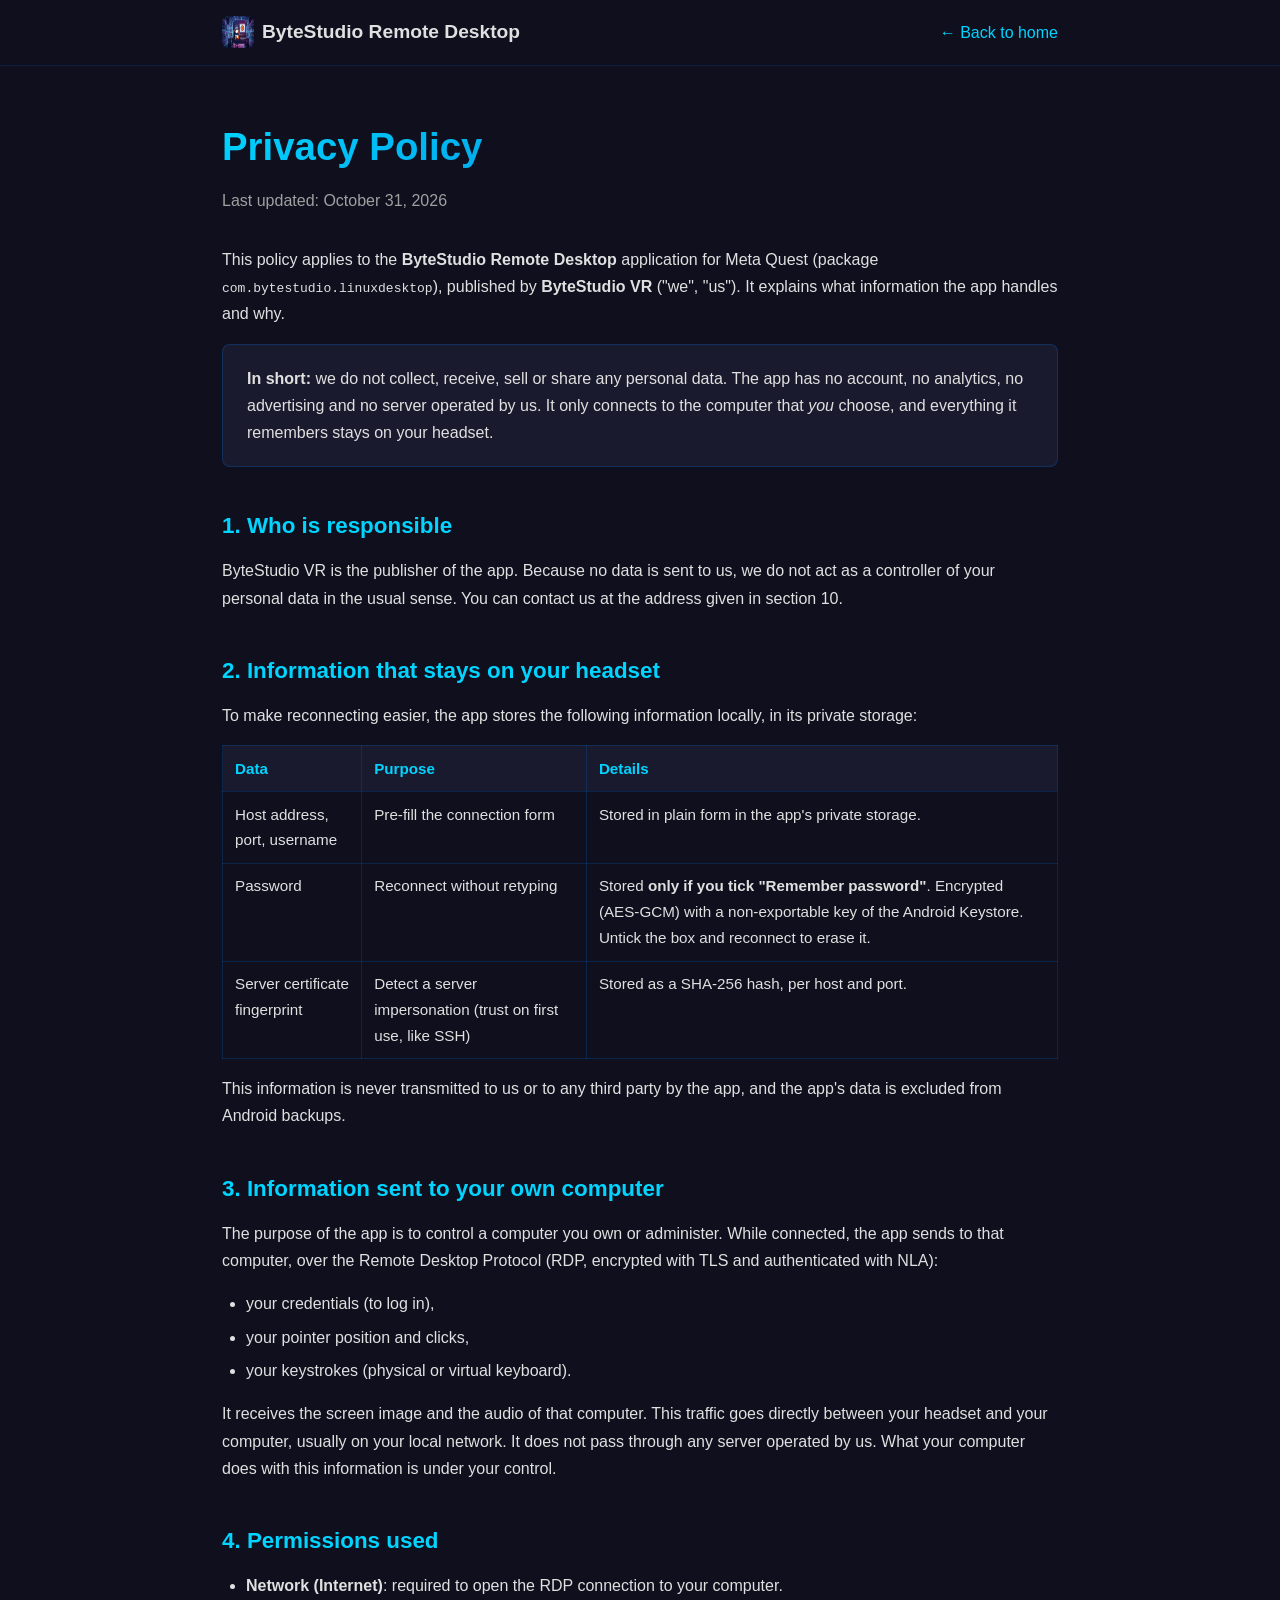
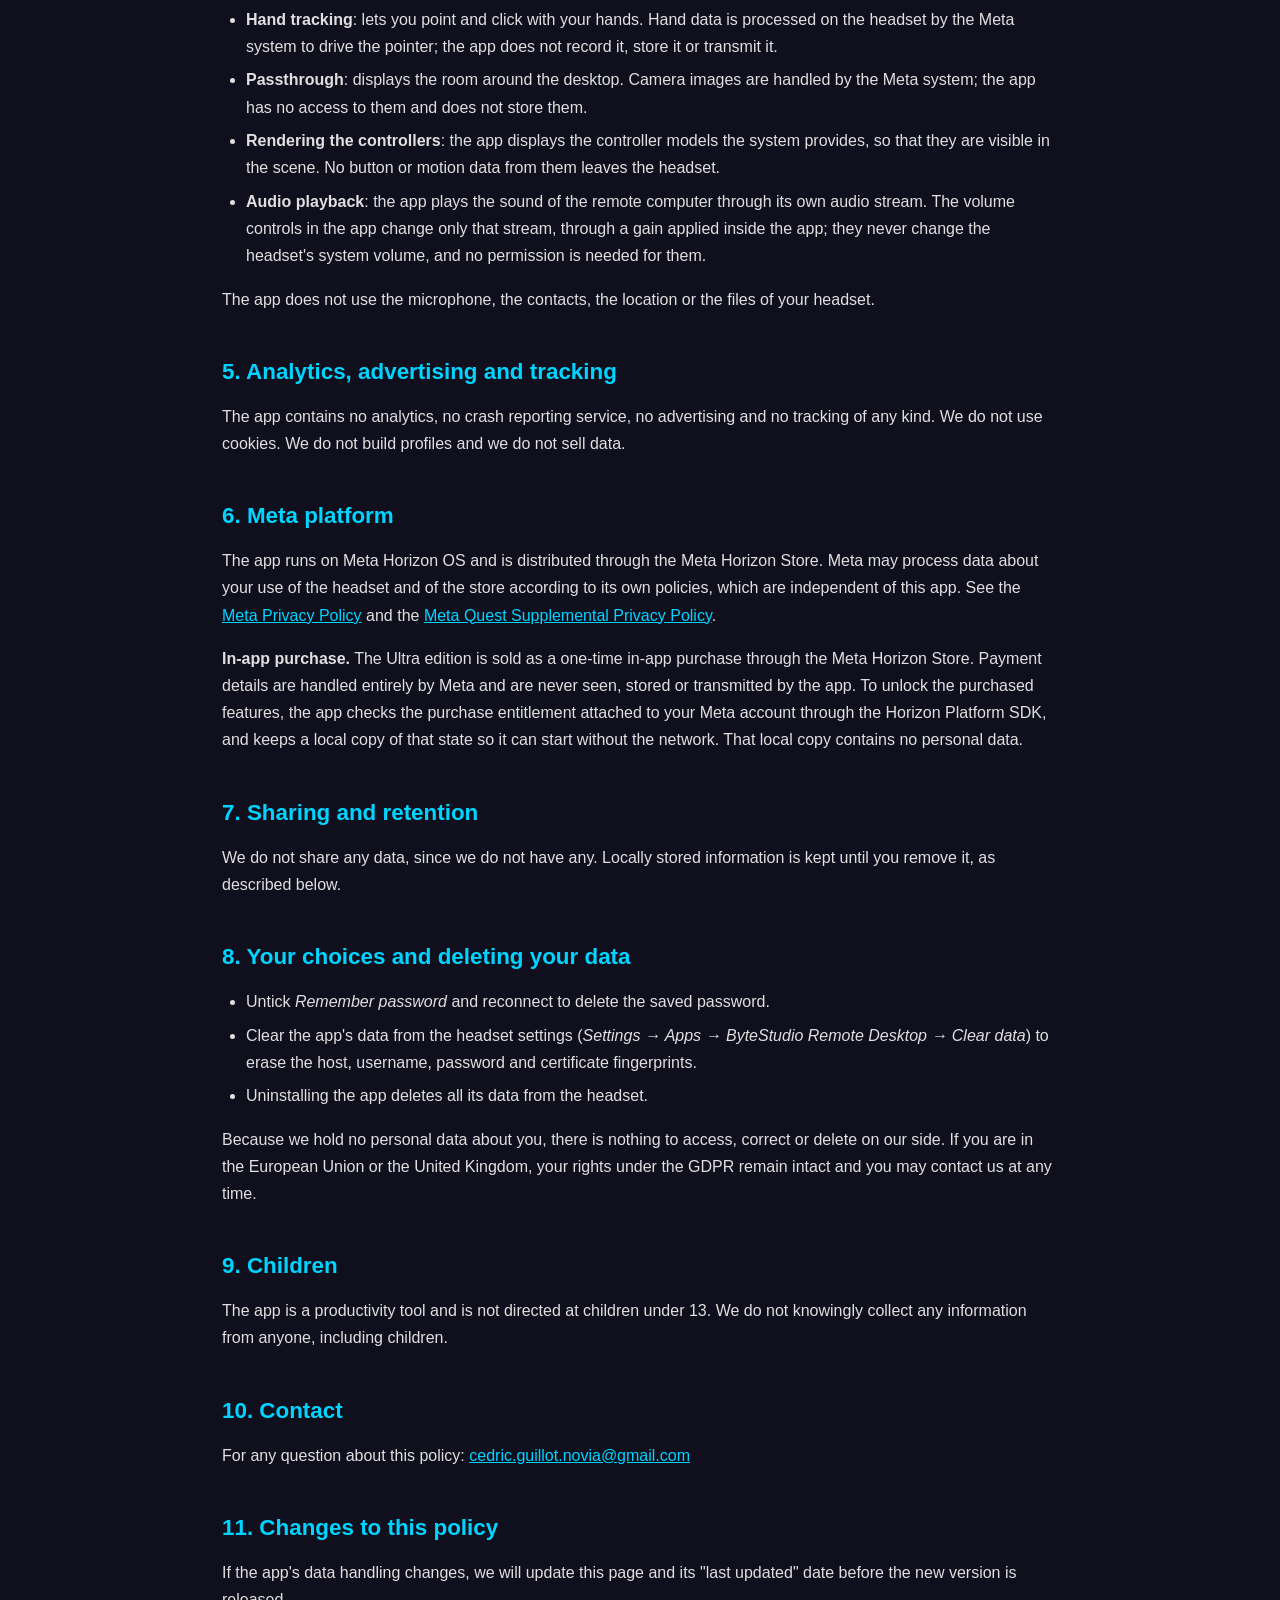
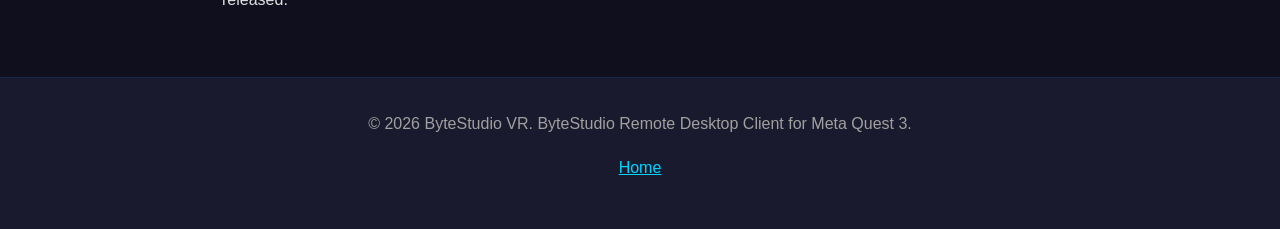
==== privacy.html @ 9fc8cfd2 "refacto with paid app" ====
<!DOCTYPE html>
<html lang="en">
<head>
  <meta charset="UTF-8">
  <meta name="viewport" content="width=device-width, initial-scale=1.0">
  <meta name="description" content="Privacy Policy of ByteStudio Remote Desktop for Meta Quest 3">
  <meta name="theme-color" content="#1a1a2e">

  <title>Privacy Policy - ByteStudio Remote Desktop for Meta Quest 3</title>

  <style>
    * { margin: 0; padding: 0; box-sizing: border-box; }

    :root {
      --primary: #0066cc;
      --secondary: #00d4ff;
      --background: #0f0f1e;
      --surface: #1a1a2e;
      --text: #e0e0e0;
      --text-muted: #a0a0a0;
    }

    body {
      font-family: -apple-system, BlinkMacSystemFont, 'Segoe UI', Roboto, Oxygen, Ubuntu, Cantarell, sans-serif;
      background: var(--background);
      color: var(--text);
      line-height: 1.7;
    }

    nav {
      background: rgba(15, 15, 30, 0.95);
      border-bottom: 1px solid rgba(0, 102, 204, 0.2);
    }

    .nav-container {
      max-width: 900px;
      margin: 0 auto;
      padding: 1rem 2rem;
      display: flex;
      justify-content: space-between;
      align-items: center;
    }

    .logo {
      display: flex;
      align-items: center;
      gap: 0.5rem;
      font-weight: 600;
      font-size: 1.2rem;
      color: var(--text);
      text-decoration: none;
    }

    .logo img { width: 32px; height: 32px; border-radius: 6px; }

    nav a.back { color: var(--secondary); text-decoration: none; }
    nav a.back:hover { text-decoration: underline; }

    main {
      max-width: 900px;
      margin: 0 auto;
      padding: 3rem 2rem;
    }

    h1 {
      font-size: 2.4rem;
      margin-bottom: 0.5rem;
      background: linear-gradient(135deg, var(--secondary) 0%, var(--primary) 100%);
      -webkit-background-clip: text;
      -webkit-text-fill-color: transparent;
      background-clip: text;
    }

    .updated { color: var(--text-muted); margin-bottom: 2rem; }

    h2 {
      font-size: 1.4rem;
      color: var(--secondary);
      margin: 2.5rem 0 0.75rem;
    }

    p, ul { margin-bottom: 1rem; }
    ul { padding-left: 1.5rem; }
    li { margin-bottom: 0.4rem; }
    a { color: var(--secondary); }

    .summary {
      background: var(--surface);
      border: 1px solid rgba(0, 102, 204, 0.3);
      border-radius: 8px;
      padding: 1.25rem 1.5rem;
    }

    table {
      width: 100%;
      border-collapse: collapse;
      margin-bottom: 1rem;
      font-size: 0.95rem;
    }

    th, td {
      text-align: left;
      padding: 0.6rem 0.75rem;
      border: 1px solid rgba(0, 102, 204, 0.25);
      vertical-align: top;
    }

    th { background: var(--surface); color: var(--secondary); }

    footer {
      background: var(--surface);
      border-top: 1px solid rgba(0, 102, 204, 0.2);
      padding: 2rem;
      text-align: center;
      color: var(--text-muted);
    }

    @media (max-width: 768px) {
      h1 { font-size: 1.8rem; }
      main { padding: 2rem 1rem; }
      table { font-size: 0.85rem; }
    }
  </style>
</head>
<body>

<nav>
  <div class="nav-container">
    <a class="logo" href="index.html">
      <img src="images/gnomeRemoteDesktop_full_2560.png" alt="Logo">
      <span>ByteStudio Remote Desktop</span>
    </a>
    <a class="back" href="index.html">&larr; Back to home</a>
  </div>
</nav>

<main>
  <h1>Privacy Policy</h1>
  <p class="updated">Last updated: October 31, 2026</p>

  <p>
    This policy applies to the <strong>ByteStudio Remote Desktop</strong> application for Meta Quest
    (package <code>com.bytestudio.linuxdesktop</code>), published by <strong>ByteStudio VR</strong>
    ("we", "us"). It explains what information the app handles and why.
  </p>

  <div class="summary">
    <strong>In short:</strong> we do not collect, receive, sell or share any personal data.
    The app has no account, no analytics, no advertising and no server operated by us. It only
    connects to the computer that <em>you</em> choose, and everything it remembers stays on your headset.
  </div>

  <h2>1. Who is responsible</h2>
  <p>
    ByteStudio VR is the publisher of the app. Because no data is sent to us, we do not act as a
    controller of your personal data in the usual sense. You can contact us at the address given in
    section 10.
  </p>

  <h2>2. Information that stays on your headset</h2>
  <p>To make reconnecting easier, the app stores the following information locally, in its private storage:</p>
  <table>
    <thead>
      <tr><th>Data</th><th>Purpose</th><th>Details</th></tr>
    </thead>
    <tbody>
      <tr>
        <td>Host address, port, username</td>
        <td>Pre-fill the connection form</td>
        <td>Stored in plain form in the app's private storage.</td>
      </tr>
      <tr>
        <td>Password</td>
        <td>Reconnect without retyping</td>
        <td>Stored <strong>only if you tick "Remember password"</strong>. Encrypted (AES-GCM) with a non-exportable key of the Android Keystore. Untick the box and reconnect to erase it.</td>
      </tr>
      <tr>
        <td>Server certificate fingerprint</td>
        <td>Detect a server impersonation (trust on first use, like SSH)</td>
        <td>Stored as a SHA-256 hash, per host and port.</td>
      </tr>
    </tbody>
  </table>
  <p>
    This information is never transmitted to us or to any third party by the app, and the app's
    data is excluded from Android backups.
  </p>

  <h2>3. Information sent to your own computer</h2>
  <p>
    The purpose of the app is to control a computer you own or administer. While connected, the app
    sends to that computer, over the Remote Desktop Protocol (RDP, encrypted with TLS and
    authenticated with NLA):
  </p>
  <ul>
    <li>your credentials (to log in),</li>
    <li>your pointer position and clicks,</li>
    <li>your keystrokes (physical or virtual keyboard).</li>
  </ul>
  <p>
    It receives the screen image and the audio of that computer. This traffic goes directly between
    your headset and your computer, usually on your local network. It does not pass through any
    server operated by us. What your computer does with this information is under your control.
  </p>

  <h2>4. Permissions used</h2>
  <ul>
    <li><strong>Network (Internet)</strong>: required to open the RDP connection to your computer.</li>
    <li><strong>Hand tracking</strong>: lets you point and click with your hands. Hand data is processed
      on the headset by the Meta system to drive the pointer; the app does not record it, store it or transmit it.</li>
    <li><strong>Passthrough</strong>: displays the room around the desktop. Camera images are handled
      by the Meta system; the app has no access to them and does not store them.</li>
    <li><strong>Rendering the controllers</strong>: the app displays the controller models the system provides, so that they are visible in the scene. No button or motion data from them leaves the headset.</li>
    <li><strong>Audio playback</strong>: the app plays the sound of the remote computer through its own audio stream. The volume controls in the app change only that stream, through a gain applied inside the app; they never change the headset's system volume, and no permission is needed for them.</li>
  </ul>
  <p>
    The app does not use the microphone, the contacts, the location or the files of your headset.
  </p>

  <h2>5. Analytics, advertising and tracking</h2>
  <p>
    The app contains no analytics, no crash reporting service, no advertising and no tracking of
    any kind. We do not use cookies. We do not build profiles and we do not sell data.
  </p>

  <h2>6. Meta platform</h2>
  <p>
    The app runs on Meta Horizon OS and is distributed through the Meta Horizon Store. Meta may
    process data about your use of the headset and of the store according to its own policies, which
    are independent of this app. See the
    <a href="https://www.meta.com/legal/privacy-policy/" rel="noopener">Meta Privacy Policy</a>
    and the
    <a href="https://www.meta.com/legal/quest/privacy-policy/" rel="noopener">Meta Quest Supplemental Privacy Policy</a>.
  </p>
  <p>
    <strong>In-app purchase.</strong> The Ultra edition is sold as a one-time in-app purchase through
    the Meta Horizon Store. Payment details are handled entirely by Meta and are never seen, stored or
    transmitted by the app. To unlock the purchased features, the app checks the purchase entitlement
    attached to your Meta account through the Horizon Platform SDK, and keeps a local copy of that
    state so it can start without the network. That local copy contains no personal data.
  </p>

  <h2>7. Sharing and retention</h2>
  <p>
    We do not share any data, since we do not have any. Locally stored information is kept until
    you remove it, as described below.
  </p>

  <h2>8. Your choices and deleting your data</h2>
  <ul>
    <li>Untick <em>Remember password</em> and reconnect to delete the saved password.</li>
    <li>Clear the app's data from the headset settings (<em>Settings &rarr; Apps &rarr; ByteStudio Remote Desktop &rarr; Clear data</em>)
      to erase the host, username, password and certificate fingerprints.</li>
    <li>Uninstalling the app deletes all its data from the headset.</li>
  </ul>
  <p>
    Because we hold no personal data about you, there is nothing to access, correct or delete on
    our side. If you are in the European Union or the United Kingdom, your rights under the GDPR
    remain intact and you may contact us at any time.
  </p>

  <h2>9. Children</h2>
  <p>
    The app is a productivity tool and is not directed at children under 13. We do not knowingly
    collect any information from anyone, including children.
  </p>

  <h2>10. Contact</h2>
  <p>
    For any question about this policy: <a href="mailto:cedric.guillot.novia@gmail.com">cedric.guillot.novia@gmail.com</a>
  </p>

  <h2>11. Changes to this policy</h2>
  <p>
    If the app's data handling changes, we will update this page and its "last updated" date before
    the new version is released.
  </p>
</main>

<footer>
  <p>&copy; 2026 ByteStudio VR. ByteStudio Remote Desktop Client for Meta Quest 3.</p>
  <p style="margin-top: 0.5rem;"><a href="index.html">Home</a></p>
</footer>

</body>
</html>
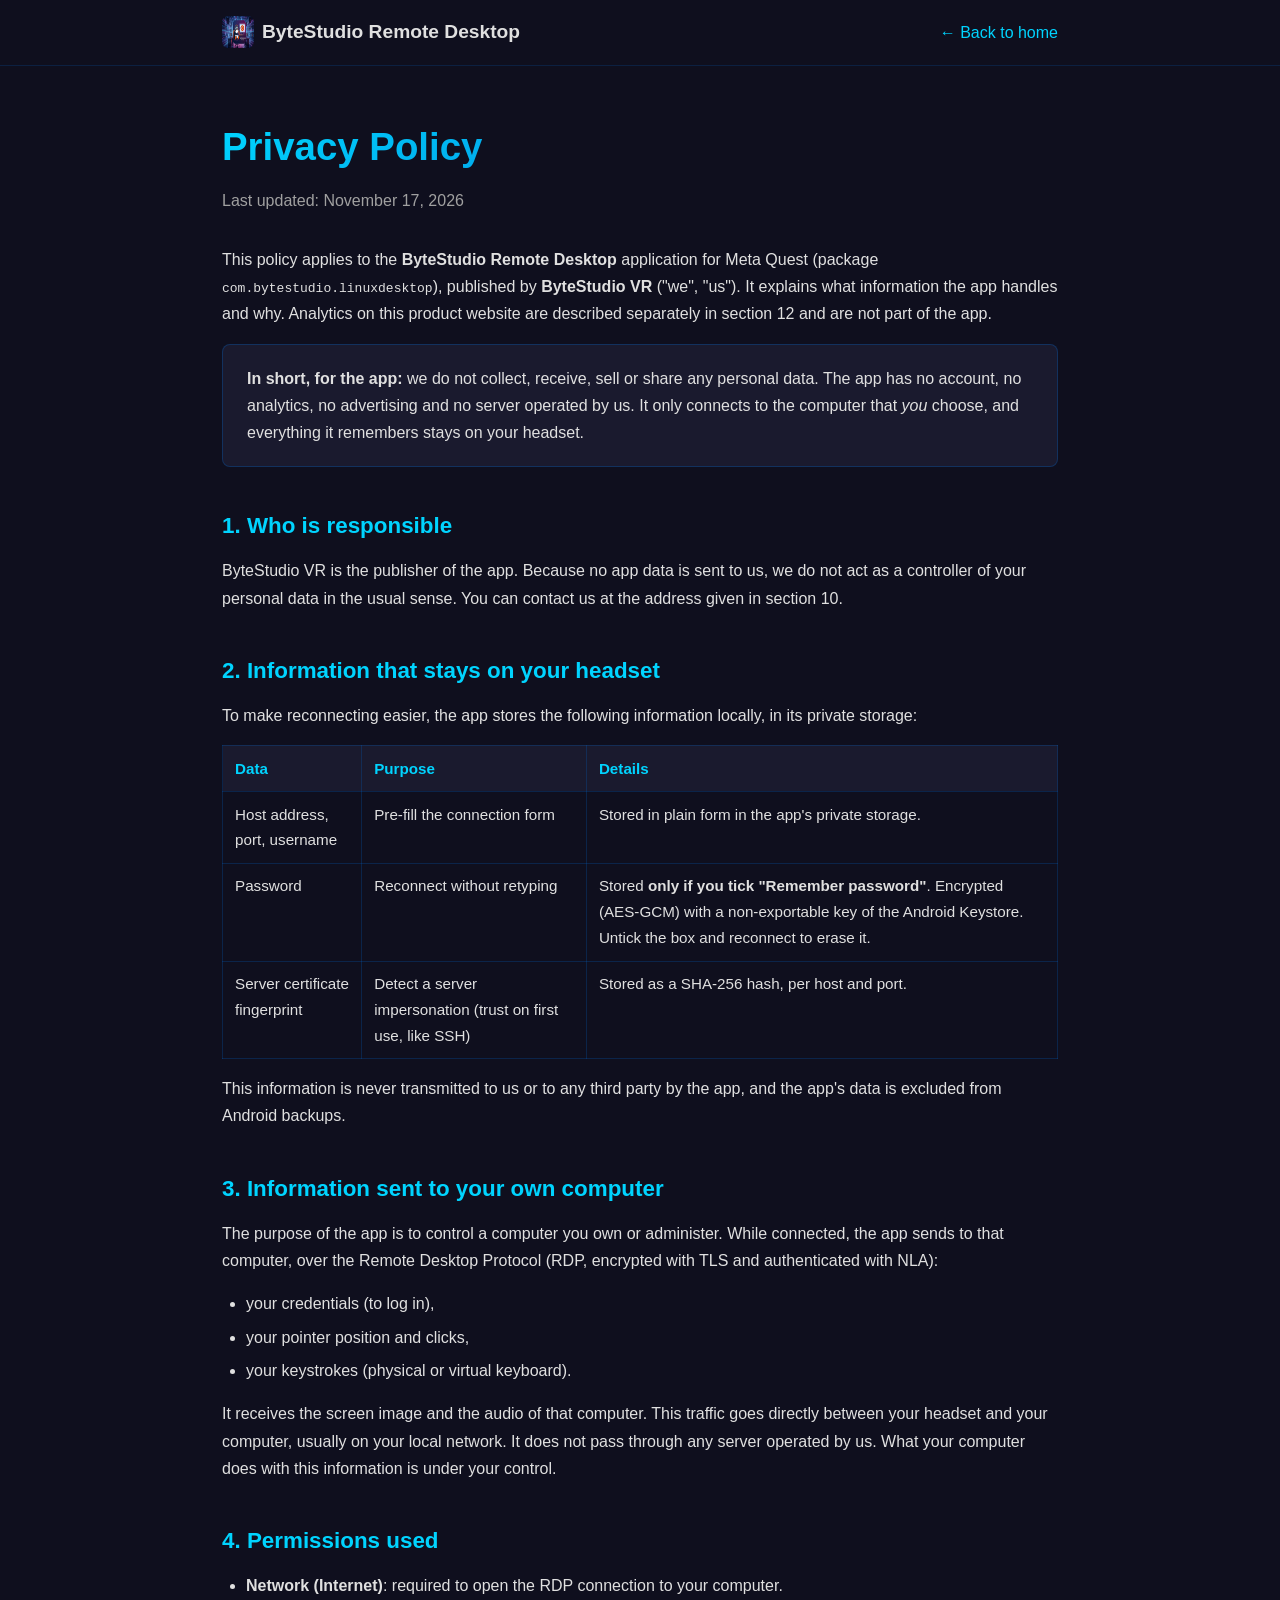
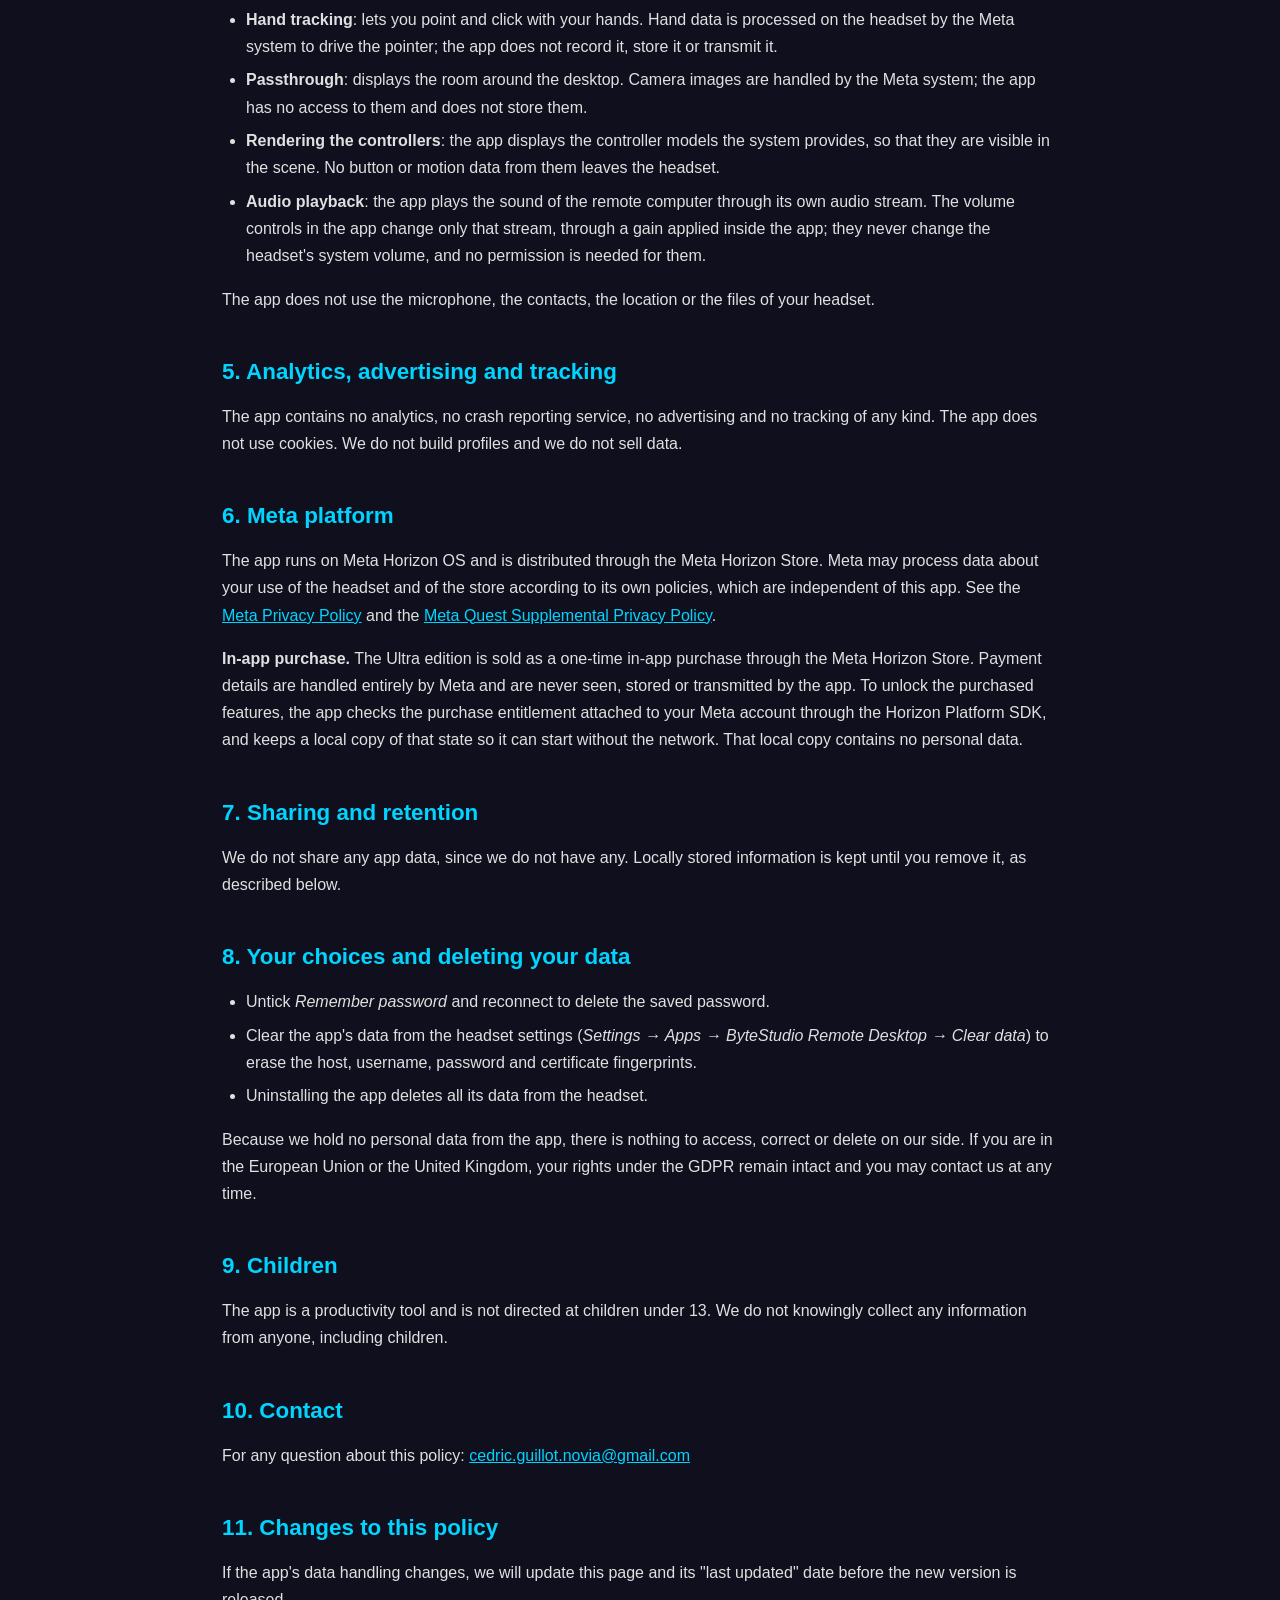
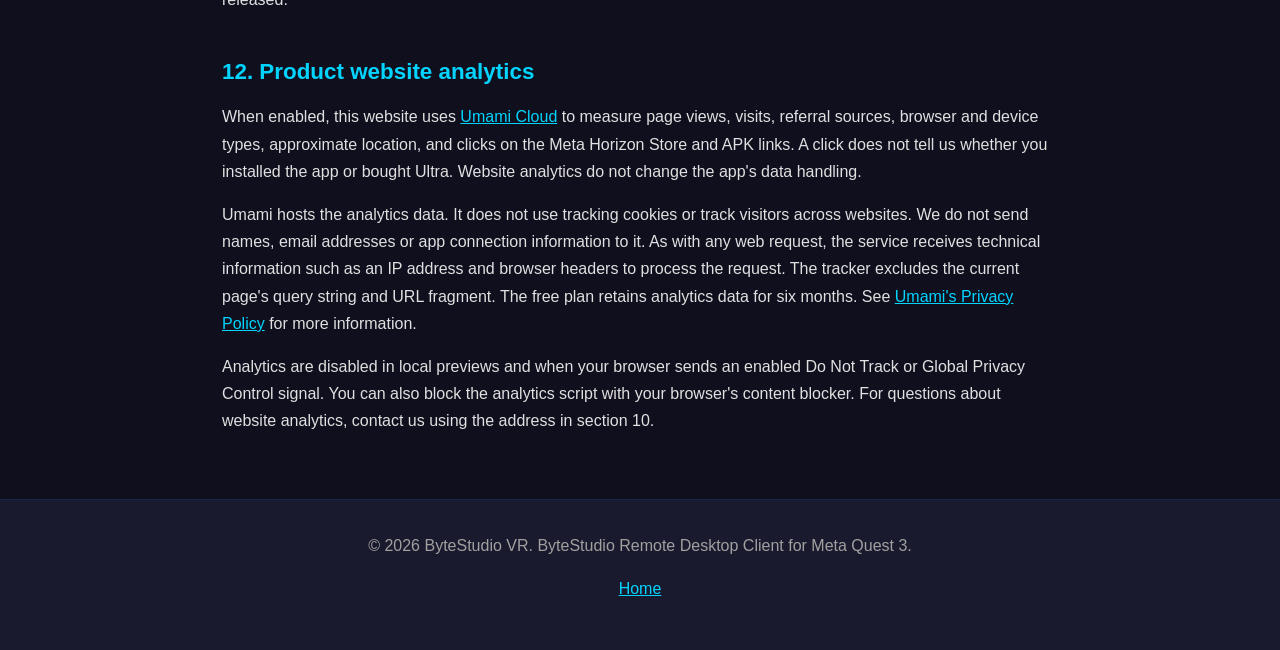
==== commit c32fb7b5: "add trackers" ====
--- a/privacy.html
+++ b/privacy.html
@@ -7,6 +7,8 @@
   <meta name="theme-color" content="#1a1a2e">
 
   <title>Privacy Policy - ByteStudio Remote Desktop for Meta Quest 3</title>
+
+  <script defer src="analytics.js"></script>
 
   <style>
     * { margin: 0; padding: 0; box-sizing: border-box; }
@@ -136,23 +138,24 @@
 
 <main>
   <h1>Privacy Policy</h1>
-  <p class="updated">Last updated: October 31, 2026</p>
+  <p class="updated">Last updated: November 17, 2026</p>
 
   <p>
     This policy applies to the <strong>ByteStudio Remote Desktop</strong> application for Meta Quest
     (package <code>com.bytestudio.linuxdesktop</code>), published by <strong>ByteStudio VR</strong>
-    ("we", "us"). It explains what information the app handles and why.
+    ("we", "us"). It explains what information the app handles and why. Analytics on this product
+    website are described separately in section 12 and are not part of the app.
   </p>
 
   <div class="summary">
-    <strong>In short:</strong> we do not collect, receive, sell or share any personal data.
+    <strong>In short, for the app:</strong> we do not collect, receive, sell or share any personal data.
     The app has no account, no analytics, no advertising and no server operated by us. It only
     connects to the computer that <em>you</em> choose, and everything it remembers stays on your headset.
   </div>
 
   <h2>1. Who is responsible</h2>
   <p>
-    ByteStudio VR is the publisher of the app. Because no data is sent to us, we do not act as a
+    ByteStudio VR is the publisher of the app. Because no app data is sent to us, we do not act as a
     controller of your personal data in the usual sense. You can contact us at the address given in
     section 10.
   </p>
@@ -220,7 +223,7 @@
   <h2>5. Analytics, advertising and tracking</h2>
   <p>
     The app contains no analytics, no crash reporting service, no advertising and no tracking of
-    any kind. We do not use cookies. We do not build profiles and we do not sell data.
+    any kind. The app does not use cookies. We do not build profiles and we do not sell data.
   </p>
 
   <h2>6. Meta platform</h2>
@@ -242,7 +245,7 @@
 
   <h2>7. Sharing and retention</h2>
   <p>
-    We do not share any data, since we do not have any. Locally stored information is kept until
+    We do not share any app data, since we do not have any. Locally stored information is kept until
     you remove it, as described below.
   </p>
 
@@ -254,7 +257,7 @@
     <li>Uninstalling the app deletes all its data from the headset.</li>
   </ul>
   <p>
-    Because we hold no personal data about you, there is nothing to access, correct or delete on
+    Because we hold no personal data from the app, there is nothing to access, correct or delete on
     our side. If you are in the European Union or the United Kingdom, your rights under the GDPR
     remain intact and you may contact us at any time.
   </p>
@@ -274,6 +277,28 @@
   <p>
     If the app's data handling changes, we will update this page and its "last updated" date before
     the new version is released.
+  </p>
+
+  <h2>12. Product website analytics</h2>
+  <p>
+    When enabled, this website uses <a href="https://umami.is/" rel="noopener">Umami Cloud</a> to
+    measure page views, visits, referral sources, browser and device types, approximate location,
+    and clicks on the Meta Horizon Store and APK links. A click does not tell us whether you
+    installed the app or bought Ultra. Website analytics do not change the app's data handling.
+  </p>
+  <p>
+    Umami hosts the analytics data. It does not use tracking cookies or track visitors across
+    websites. We do not send names, email addresses or app connection information to it. As with
+    any web request, the service receives technical information such as an IP address and browser
+    headers to process the request. The tracker excludes the current page's query string and URL
+    fragment. The free plan retains analytics data for six months. See
+    <a href="https://umami.is/privacy" rel="noopener">Umami's Privacy Policy</a> for more information.
+  </p>
+  <p>
+    Analytics are disabled in local previews and when your browser sends an enabled Do Not Track
+    or Global Privacy Control signal. You can also block the analytics script with your browser's
+    content blocker. For questions about website analytics, contact us using the address in
+    section 10.
   </p>
 </main>
 
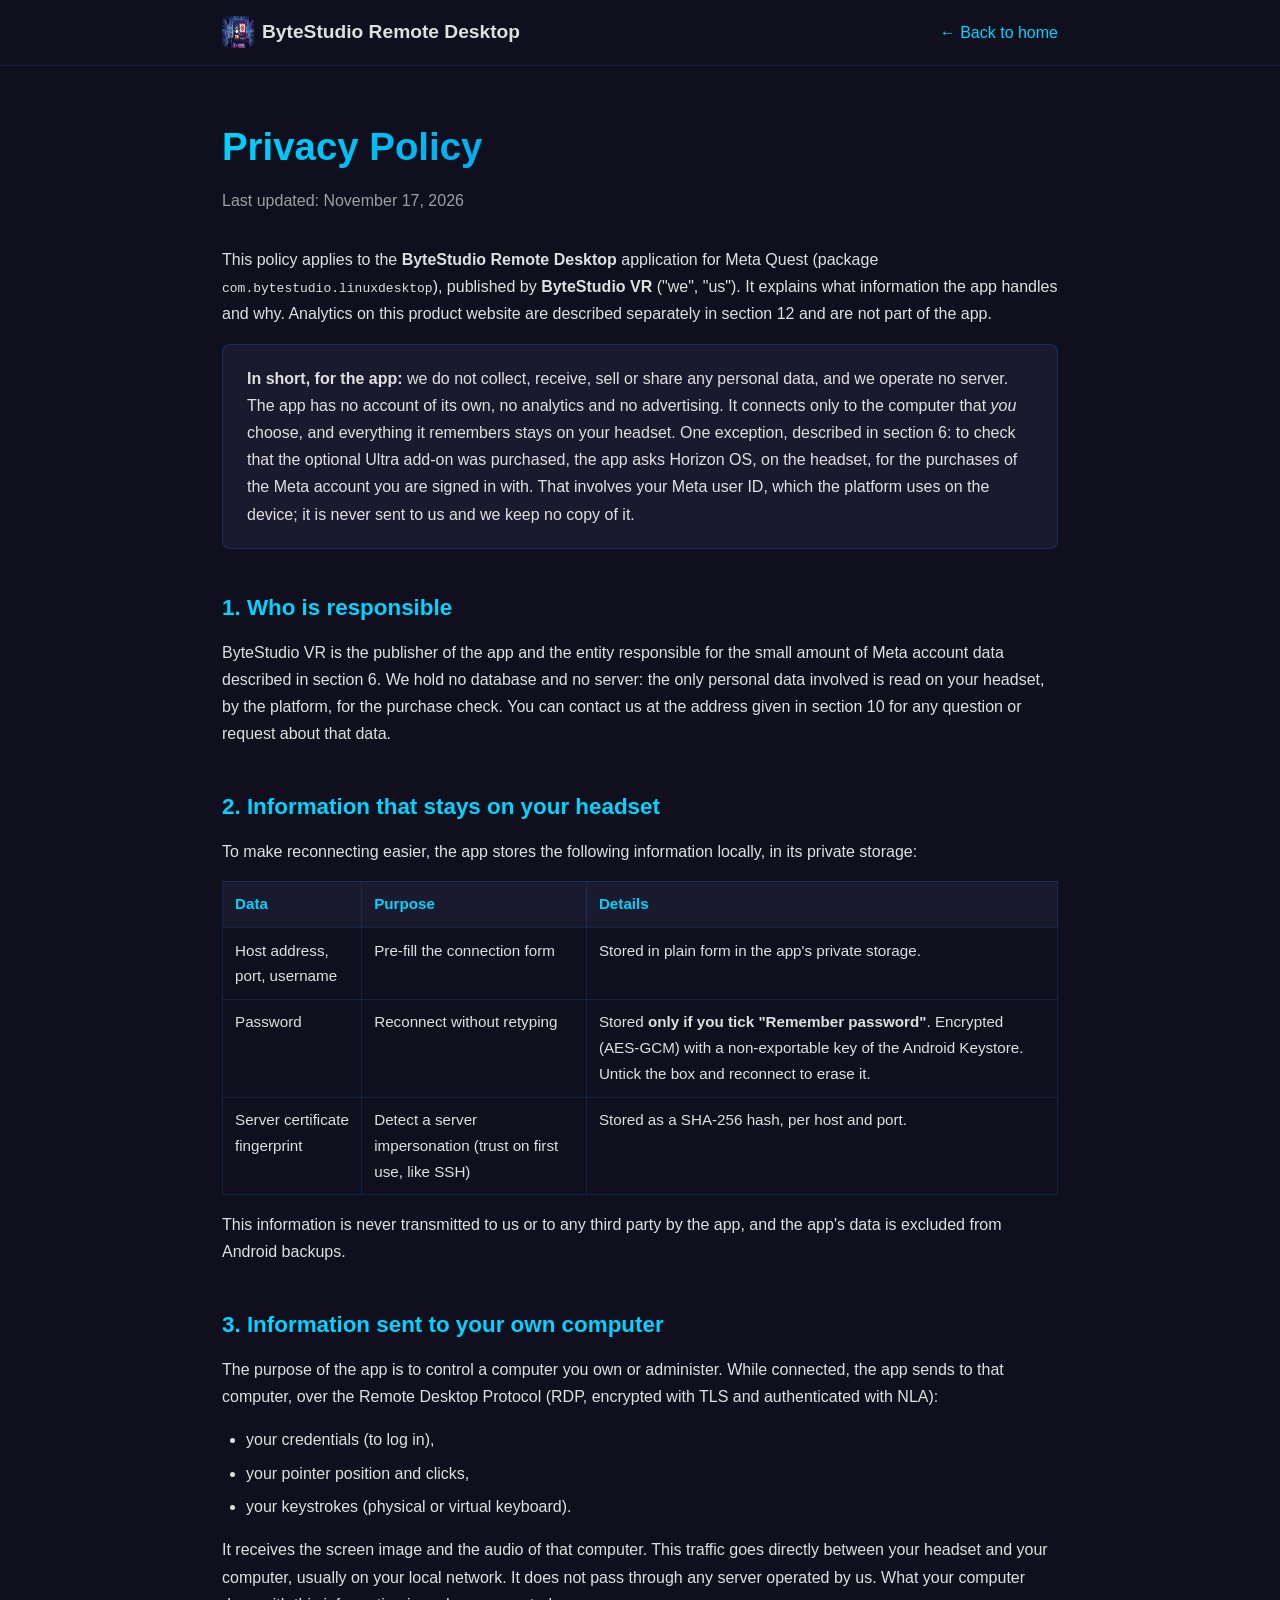
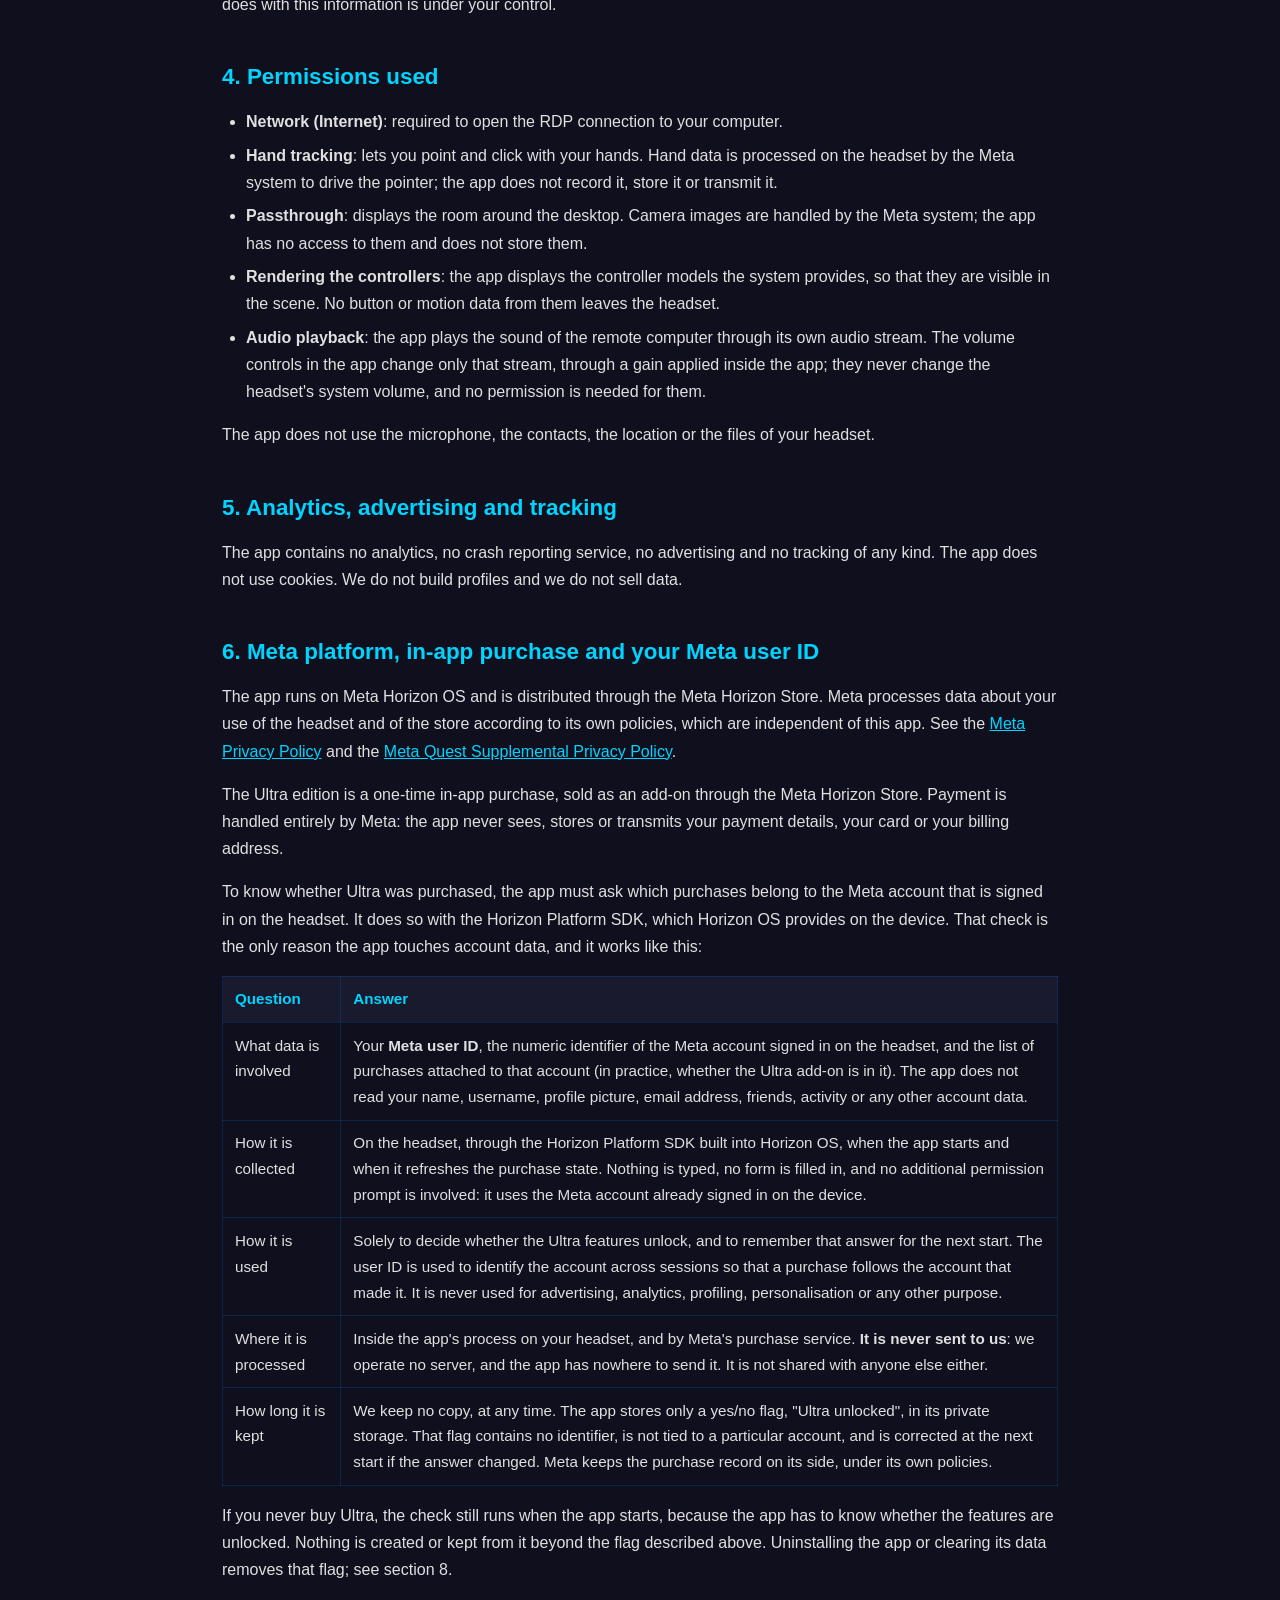
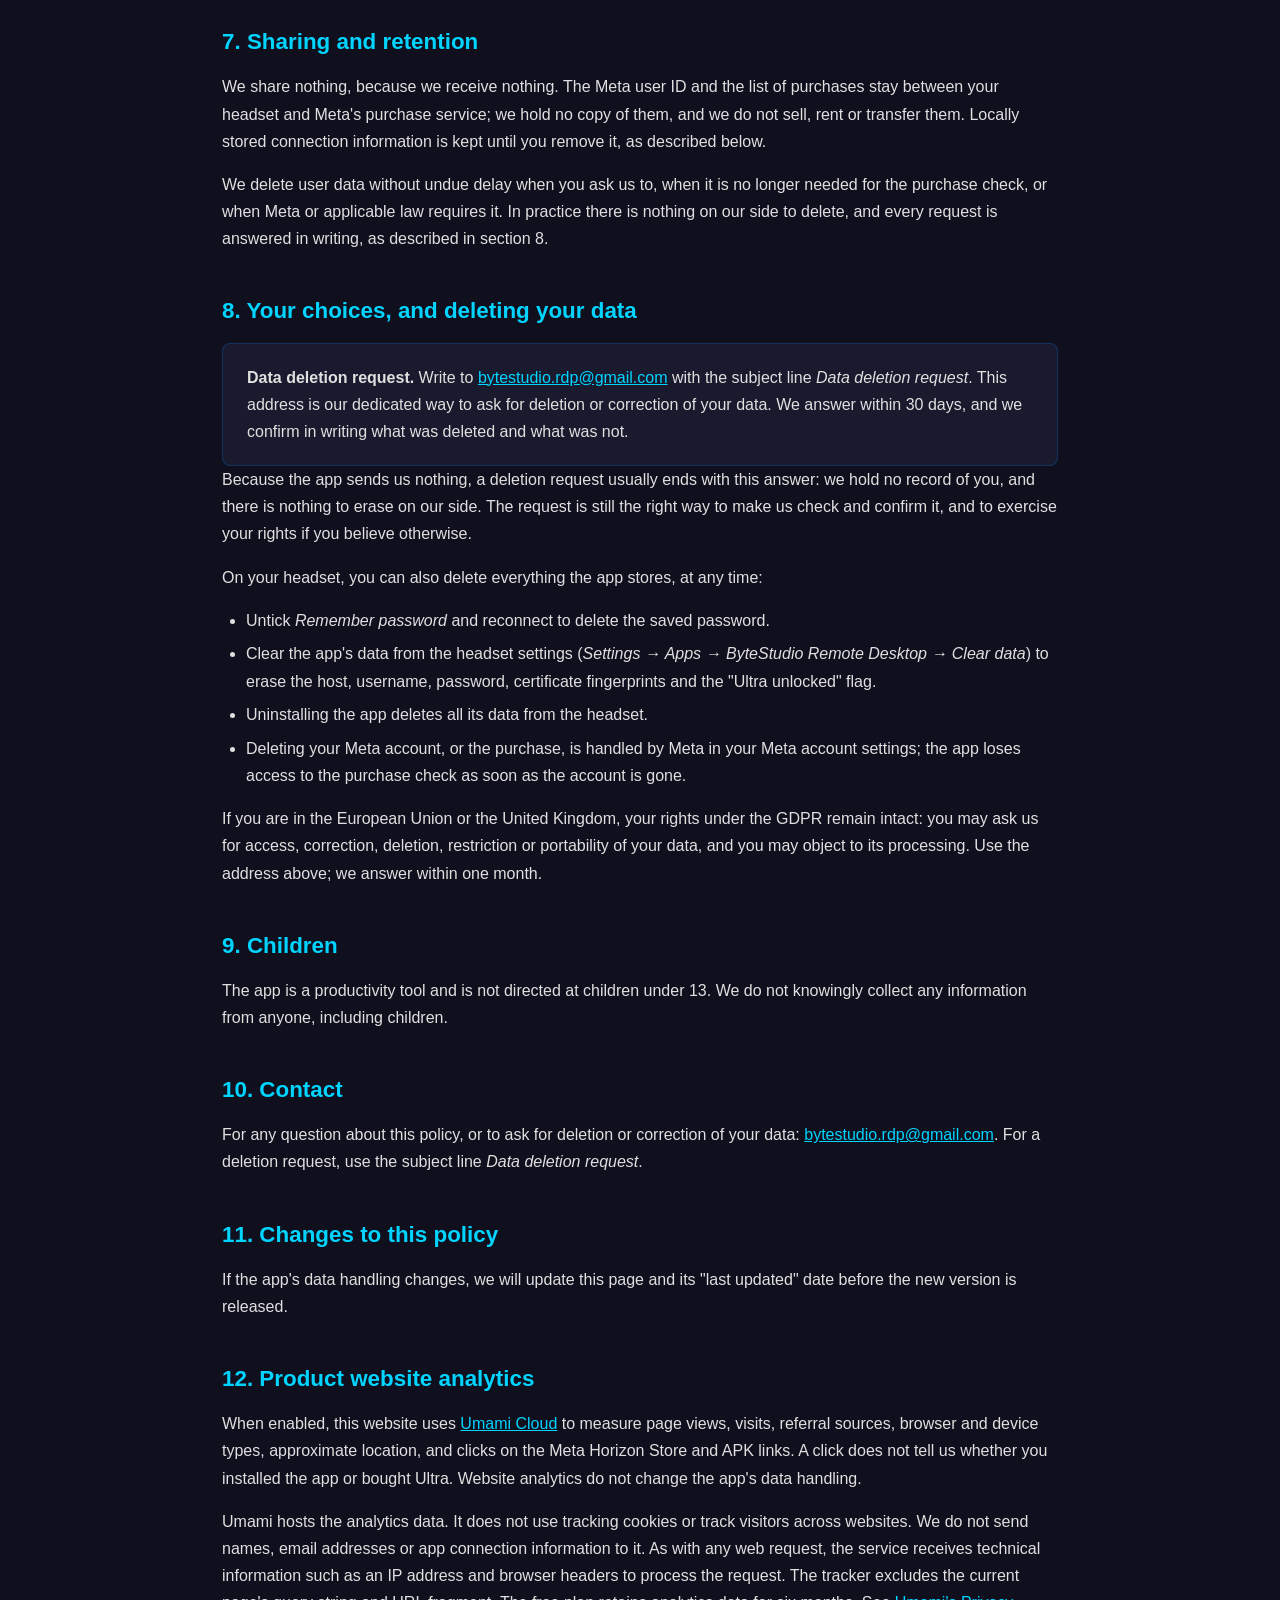
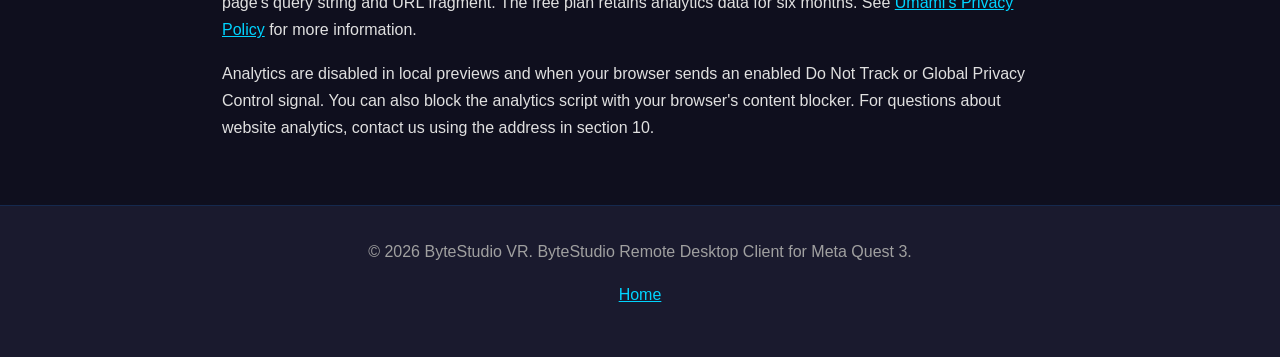
==== commit 5bb5623e: "update privacy policy" ====
--- a/privacy.html
+++ b/privacy.html
@@ -148,16 +148,21 @@
   </p>
 
   <div class="summary">
-    <strong>In short, for the app:</strong> we do not collect, receive, sell or share any personal data.
-    The app has no account, no analytics, no advertising and no server operated by us. It only
-    connects to the computer that <em>you</em> choose, and everything it remembers stays on your headset.
+    <strong>In short, for the app:</strong> we do not collect, receive, sell or share any personal
+    data, and we operate no server. The app has no account of its own, no analytics and no
+    advertising. It connects only to the computer that <em>you</em> choose, and everything it
+    remembers stays on your headset. One exception, described in section 6: to check that the
+    optional Ultra add-on was purchased, the app asks Horizon OS, on the headset, for the purchases
+    of the Meta account you are signed in with. That involves your Meta user ID, which the platform
+    uses on the device; it is never sent to us and we keep no copy of it.
   </div>
 
   <h2>1. Who is responsible</h2>
   <p>
-    ByteStudio VR is the publisher of the app. Because no app data is sent to us, we do not act as a
-    controller of your personal data in the usual sense. You can contact us at the address given in
-    section 10.
+    ByteStudio VR is the publisher of the app and the entity responsible for the small amount of Meta
+    account data described in section 6. We hold no database and no server: the only personal data
+    involved is read on your headset, by the platform, for the purchase check. You can contact us at
+    the address given in section 10 for any question or request about that data.
   </p>
 
   <h2>2. Information that stays on your headset</h2>
@@ -226,40 +231,122 @@
     any kind. The app does not use cookies. We do not build profiles and we do not sell data.
   </p>
 
-  <h2>6. Meta platform</h2>
-  <p>
-    The app runs on Meta Horizon OS and is distributed through the Meta Horizon Store. Meta may
-    process data about your use of the headset and of the store according to its own policies, which
-    are independent of this app. See the
+  <h2>6. Meta platform, in-app purchase and your Meta user ID</h2>
+  <p>
+    The app runs on Meta Horizon OS and is distributed through the Meta Horizon Store. Meta processes
+    data about your use of the headset and of the store according to its own policies, which are
+    independent of this app. See the
     <a href="https://www.meta.com/legal/privacy-policy/" rel="noopener">Meta Privacy Policy</a>
     and the
     <a href="https://www.meta.com/legal/quest/privacy-policy/" rel="noopener">Meta Quest Supplemental Privacy Policy</a>.
   </p>
   <p>
-    <strong>In-app purchase.</strong> The Ultra edition is sold as a one-time in-app purchase through
-    the Meta Horizon Store. Payment details are handled entirely by Meta and are never seen, stored or
-    transmitted by the app. To unlock the purchased features, the app checks the purchase entitlement
-    attached to your Meta account through the Horizon Platform SDK, and keeps a local copy of that
-    state so it can start without the network. That local copy contains no personal data.
+    The Ultra edition is a one-time in-app purchase, sold as an add-on through the Meta Horizon
+    Store. Payment is handled entirely by Meta: the app never sees, stores or transmits your payment
+    details, your card or your billing address.
+  </p>
+  <p>
+    To know whether Ultra was purchased, the app must ask which purchases belong to the Meta account
+    that is signed in on the headset. It does so with the Horizon Platform SDK, which Horizon OS
+    provides on the device. That check is the only reason the app touches account data, and it works
+    like this:
+  </p>
+  <table>
+    <thead>
+      <tr><th>Question</th><th>Answer</th></tr>
+    </thead>
+    <tbody>
+      <tr>
+        <td>What data is involved</td>
+        <td>
+          Your <strong>Meta user ID</strong>, the numeric identifier of the Meta account signed in on
+          the headset, and the list of purchases attached to that account (in practice, whether the
+          Ultra add-on is in it). The app does not read your name, username, profile picture, email
+          address, friends, activity or any other account data.
+        </td>
+      </tr>
+      <tr>
+        <td>How it is collected</td>
+        <td>
+          On the headset, through the Horizon Platform SDK built into Horizon OS, when the app starts
+          and when it refreshes the purchase state. Nothing is typed, no form is filled in, and no
+          additional permission prompt is involved: it uses the Meta account already signed in on the
+          device.
+        </td>
+      </tr>
+      <tr>
+        <td>How it is used</td>
+        <td>
+          Solely to decide whether the Ultra features unlock, and to remember that answer for the next
+          start. The user ID is used to identify the account across sessions so that a purchase
+          follows the account that made it. It is never used for advertising, analytics, profiling,
+          personalisation or any other purpose.
+        </td>
+      </tr>
+      <tr>
+        <td>Where it is processed</td>
+        <td>
+          Inside the app's process on your headset, and by Meta's purchase service. <strong>It is
+          never sent to us</strong>: we operate no server, and the app has nowhere to send it. It is
+          not shared with anyone else either.
+        </td>
+      </tr>
+      <tr>
+        <td>How long it is kept</td>
+        <td>
+          We keep no copy, at any time. The app stores only a yes/no flag, "Ultra unlocked", in its
+          private storage. That flag contains no identifier, is not tied to a particular account, and
+          is corrected at the next start if the answer changed. Meta keeps the purchase record on its
+          side, under its own policies.
+        </td>
+      </tr>
+    </tbody>
+  </table>
+  <p>
+    If you never buy Ultra, the check still runs when the app starts, because the app has to know
+    whether the features are unlocked. Nothing is created or kept from it beyond the flag described
+    above. Uninstalling the app or clearing its data removes that flag; see section 8.
   </p>
 
   <h2>7. Sharing and retention</h2>
   <p>
-    We do not share any app data, since we do not have any. Locally stored information is kept until
-    you remove it, as described below.
-  </p>
-
-  <h2>8. Your choices and deleting your data</h2>
+    We share nothing, because we receive nothing. The Meta user ID and the list of purchases stay
+    between your headset and Meta's purchase service; we hold no copy of them, and we do not sell,
+    rent or transfer them. Locally stored connection information is kept until you remove it, as
+    described below.
+  </p>
+  <p>
+    We delete user data without undue delay when you ask us to, when it is no longer needed for the
+    purchase check, or when Meta or applicable law requires it. In practice there is nothing on our
+    side to delete, and every request is answered in writing, as described in section 8.
+  </p>
+
+  <h2 id="deletion">8. Your choices, and deleting your data</h2>
+  <div class="summary">
+    <strong>Data deletion request.</strong> Write to
+    <a href="mailto:bytestudio.rdp@gmail.com?subject=Data%20deletion%20request">bytestudio.rdp@gmail.com</a>
+    with the subject line <em>Data deletion request</em>. This address is our dedicated way to ask
+    for deletion or correction of your data. We answer within 30 days, and we confirm in writing
+    what was deleted and what was not.
+  </div>
+  <p>
+    Because the app sends us nothing, a deletion request usually ends with this answer: we hold no
+    record of you, and there is nothing to erase on our side. The request is still the right way to
+    make us check and confirm it, and to exercise your rights if you believe otherwise.
+  </p>
+  <p>On your headset, you can also delete everything the app stores, at any time:</p>
   <ul>
     <li>Untick <em>Remember password</em> and reconnect to delete the saved password.</li>
     <li>Clear the app's data from the headset settings (<em>Settings &rarr; Apps &rarr; ByteStudio Remote Desktop &rarr; Clear data</em>)
-      to erase the host, username, password and certificate fingerprints.</li>
+      to erase the host, username, password, certificate fingerprints and the "Ultra unlocked" flag.</li>
     <li>Uninstalling the app deletes all its data from the headset.</li>
+    <li>Deleting your Meta account, or the purchase, is handled by Meta in your Meta account settings;
+      the app loses access to the purchase check as soon as the account is gone.</li>
   </ul>
   <p>
-    Because we hold no personal data from the app, there is nothing to access, correct or delete on
-    our side. If you are in the European Union or the United Kingdom, your rights under the GDPR
-    remain intact and you may contact us at any time.
+    If you are in the European Union or the United Kingdom, your rights under the GDPR remain
+    intact: you may ask us for access, correction, deletion, restriction or portability of your
+    data, and you may object to its processing. Use the address above; we answer within one month.
   </p>
 
   <h2>9. Children</h2>
@@ -270,7 +357,9 @@
 
   <h2>10. Contact</h2>
   <p>
-    For any question about this policy: <a href="mailto:cedric.guillot.novia@gmail.com">cedric.guillot.novia@gmail.com</a>
+    For any question about this policy, or to ask for deletion or correction of your data:
+    <a href="mailto:bytestudio.rdp@gmail.com?subject=Privacy">bytestudio.rdp@gmail.com</a>.
+    For a deletion request, use the subject line <em>Data deletion request</em>.
   </p>
 
   <h2>11. Changes to this policy</h2>
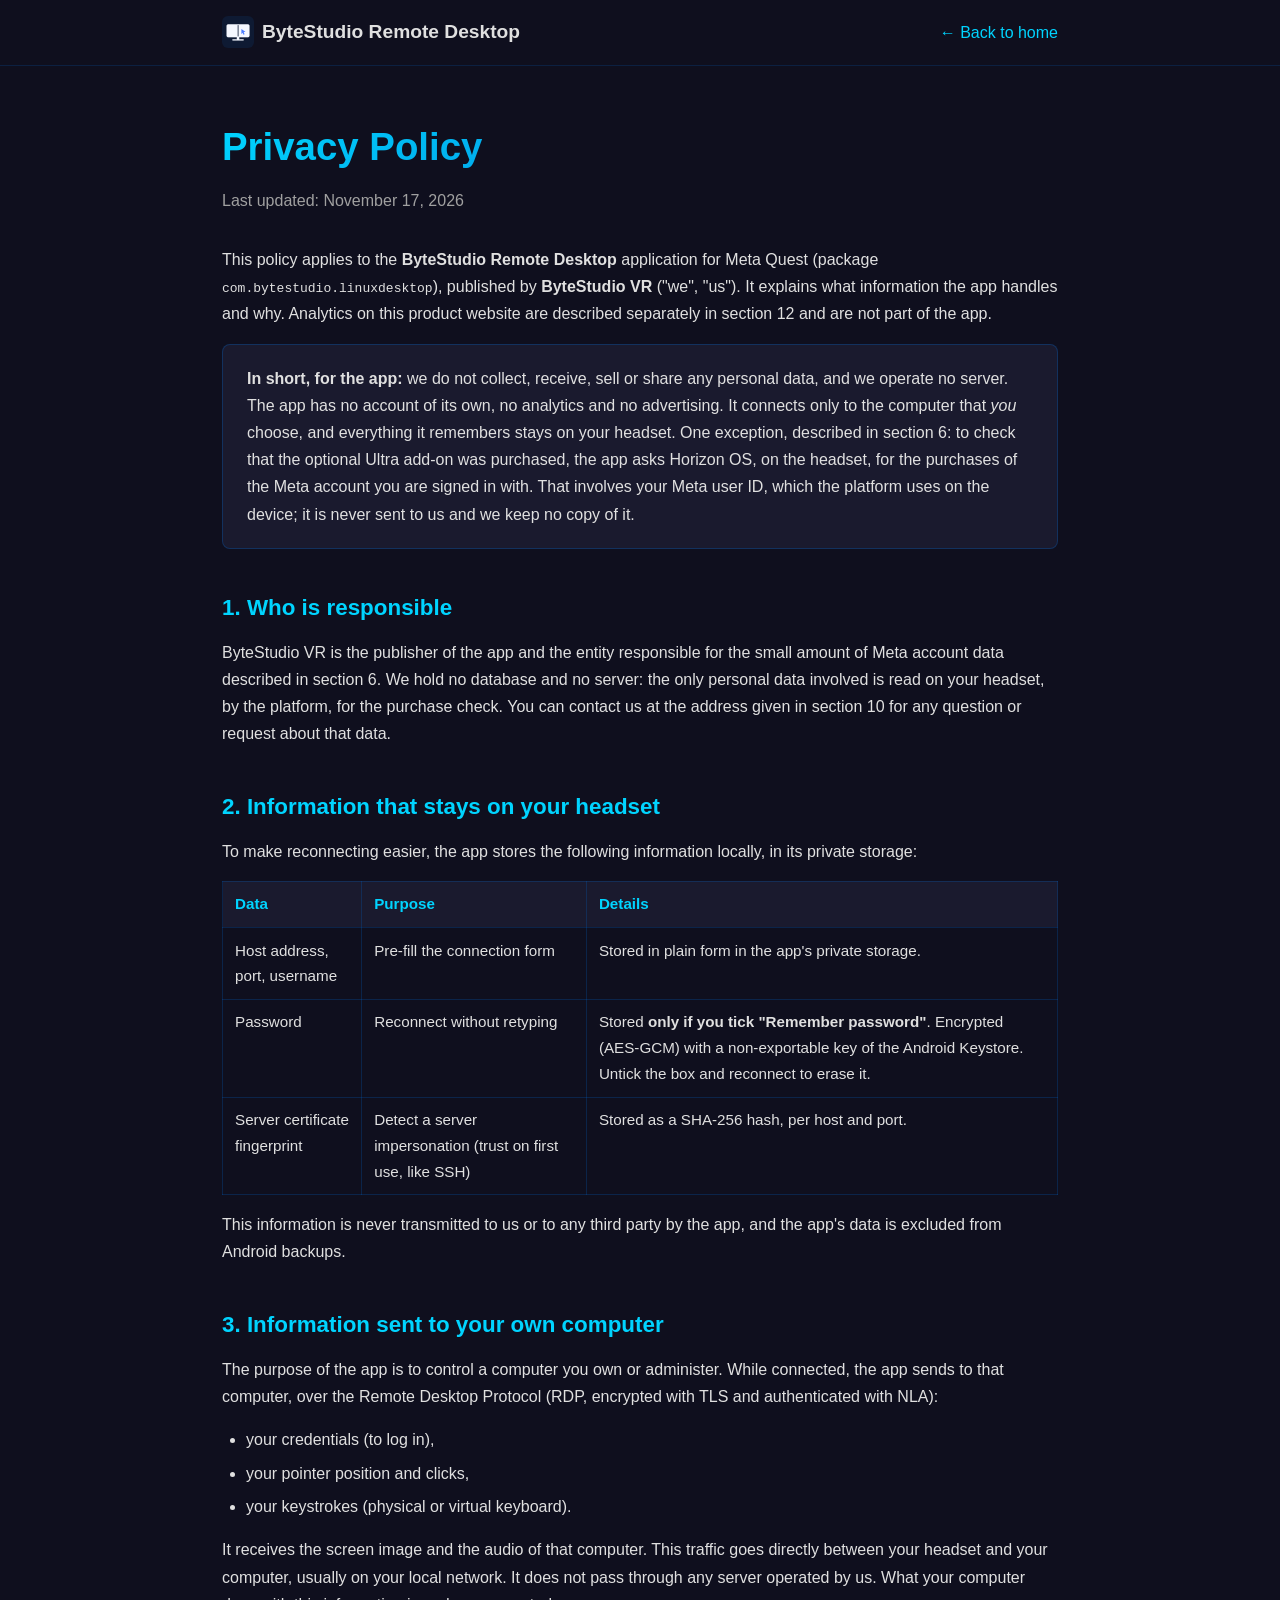
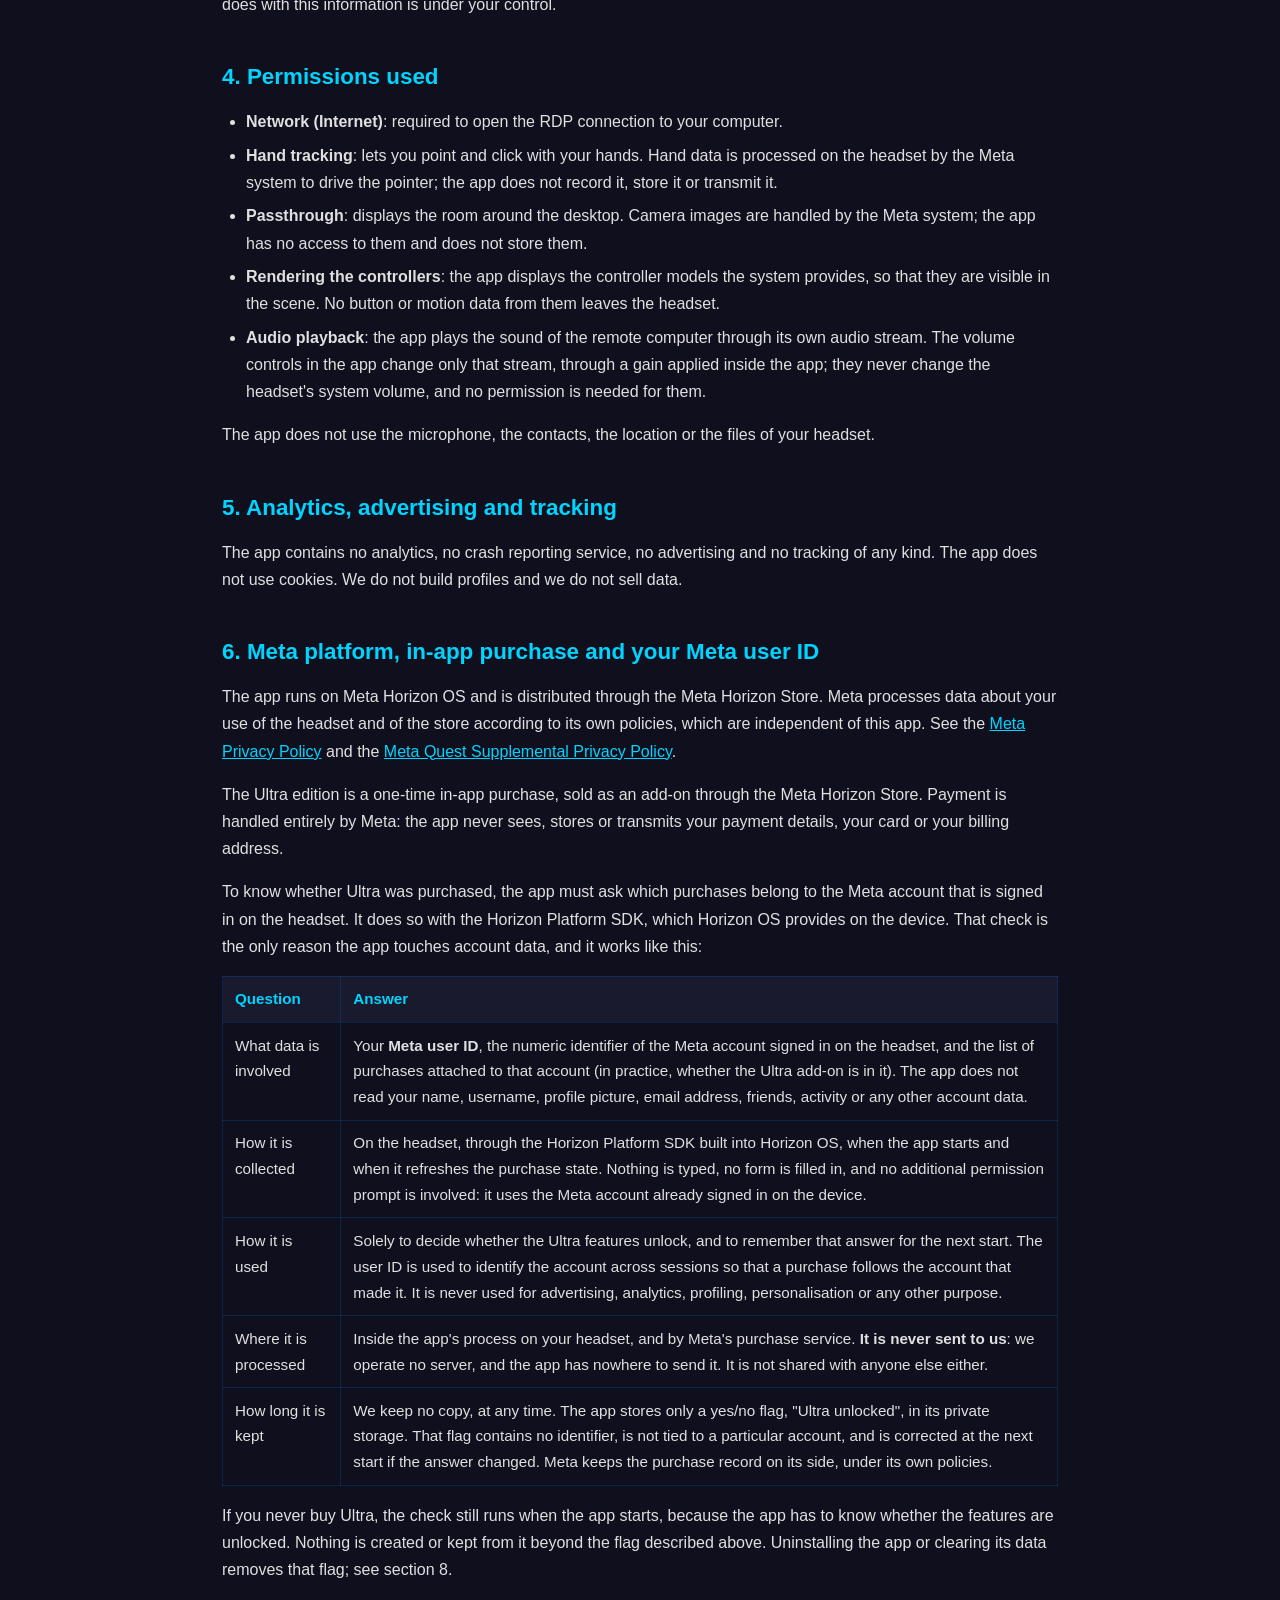
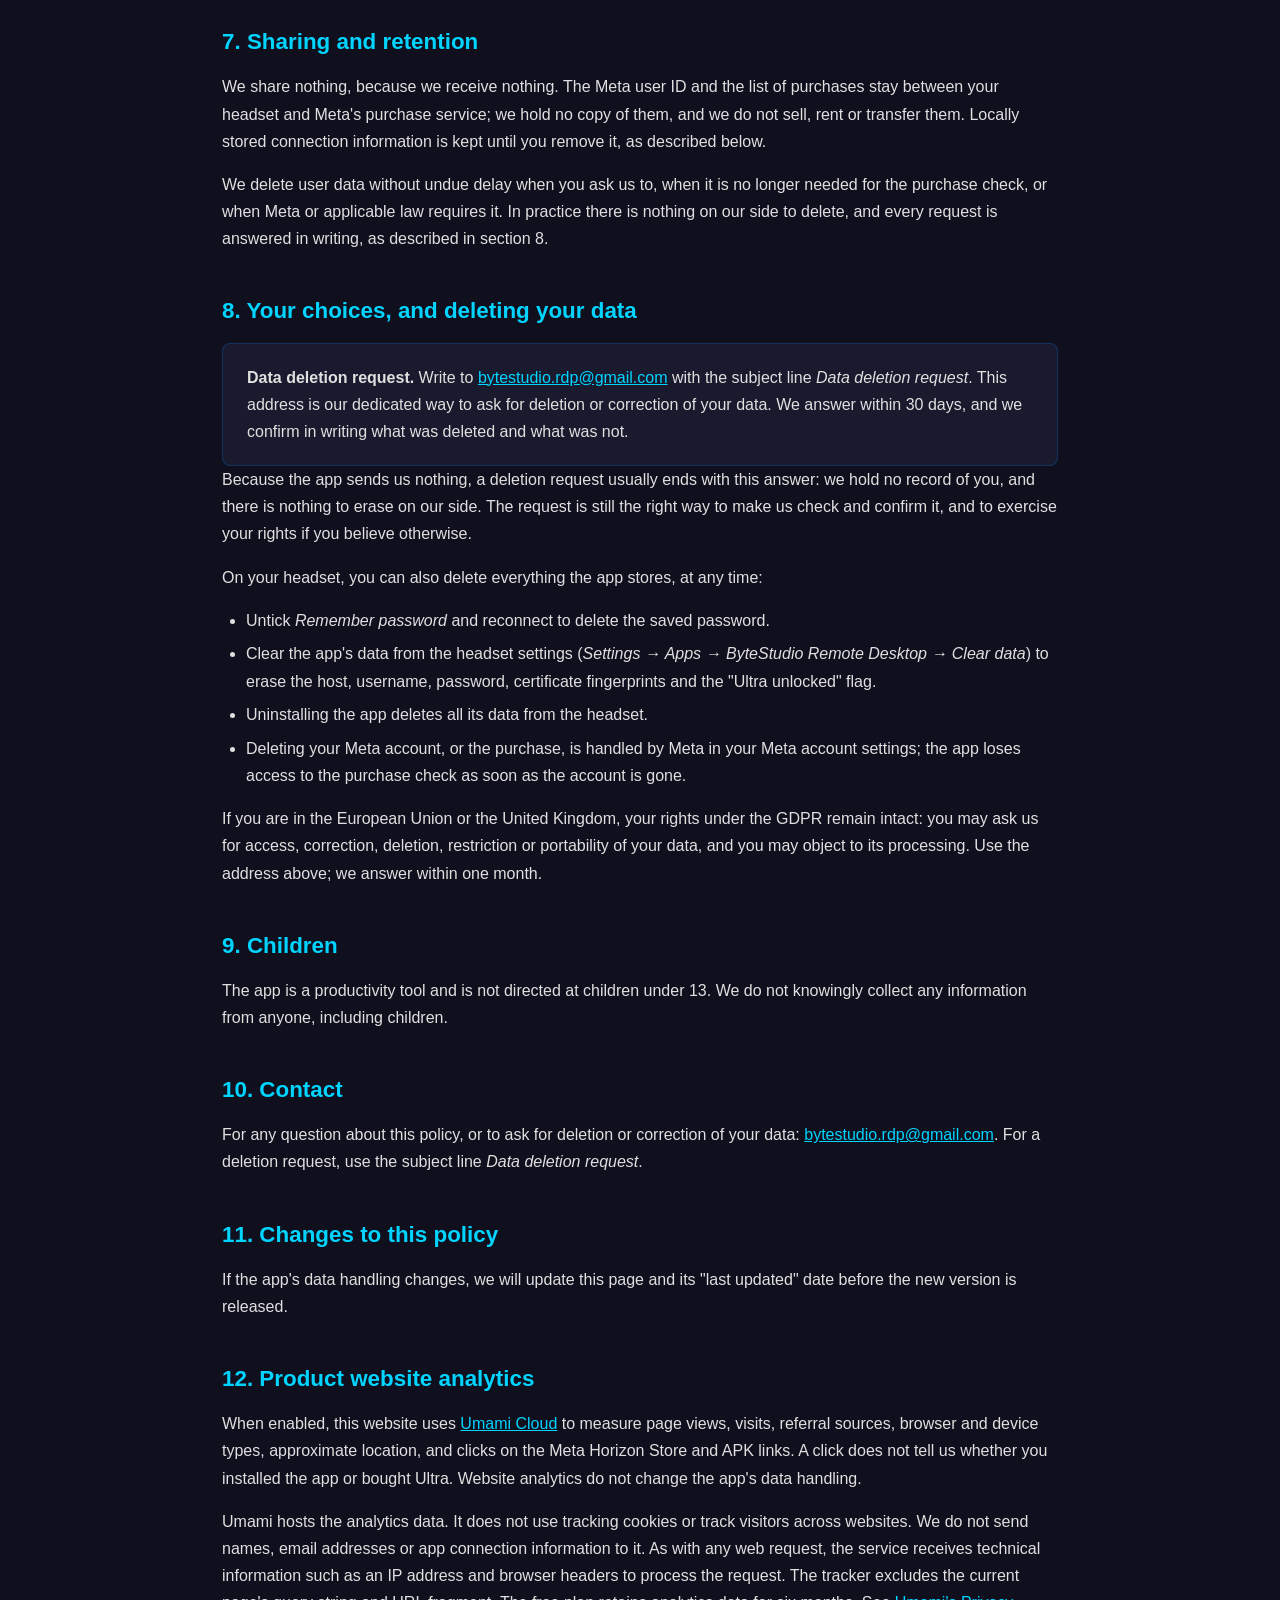
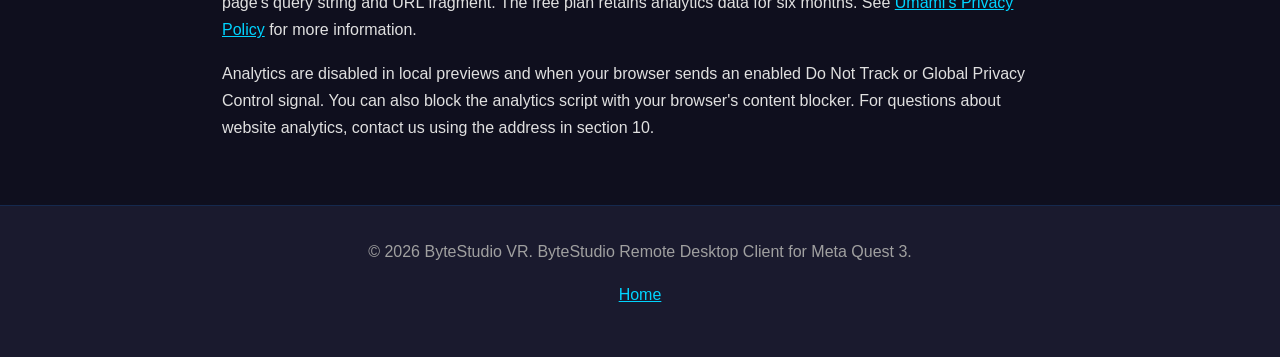
==== commit 9ef926a8: "update logo" ====
--- a/privacy.html
+++ b/privacy.html
@@ -129,7 +129,7 @@
 <nav>
   <div class="nav-container">
     <a class="logo" href="index.html">
-      <img src="images/gnomeRemoteDesktop_full_2560.png" alt="Logo">
+      <img src="images/app-icon.png" alt="Logo">
       <span>ByteStudio Remote Desktop</span>
     </a>
     <a class="back" href="index.html">&larr; Back to home</a>
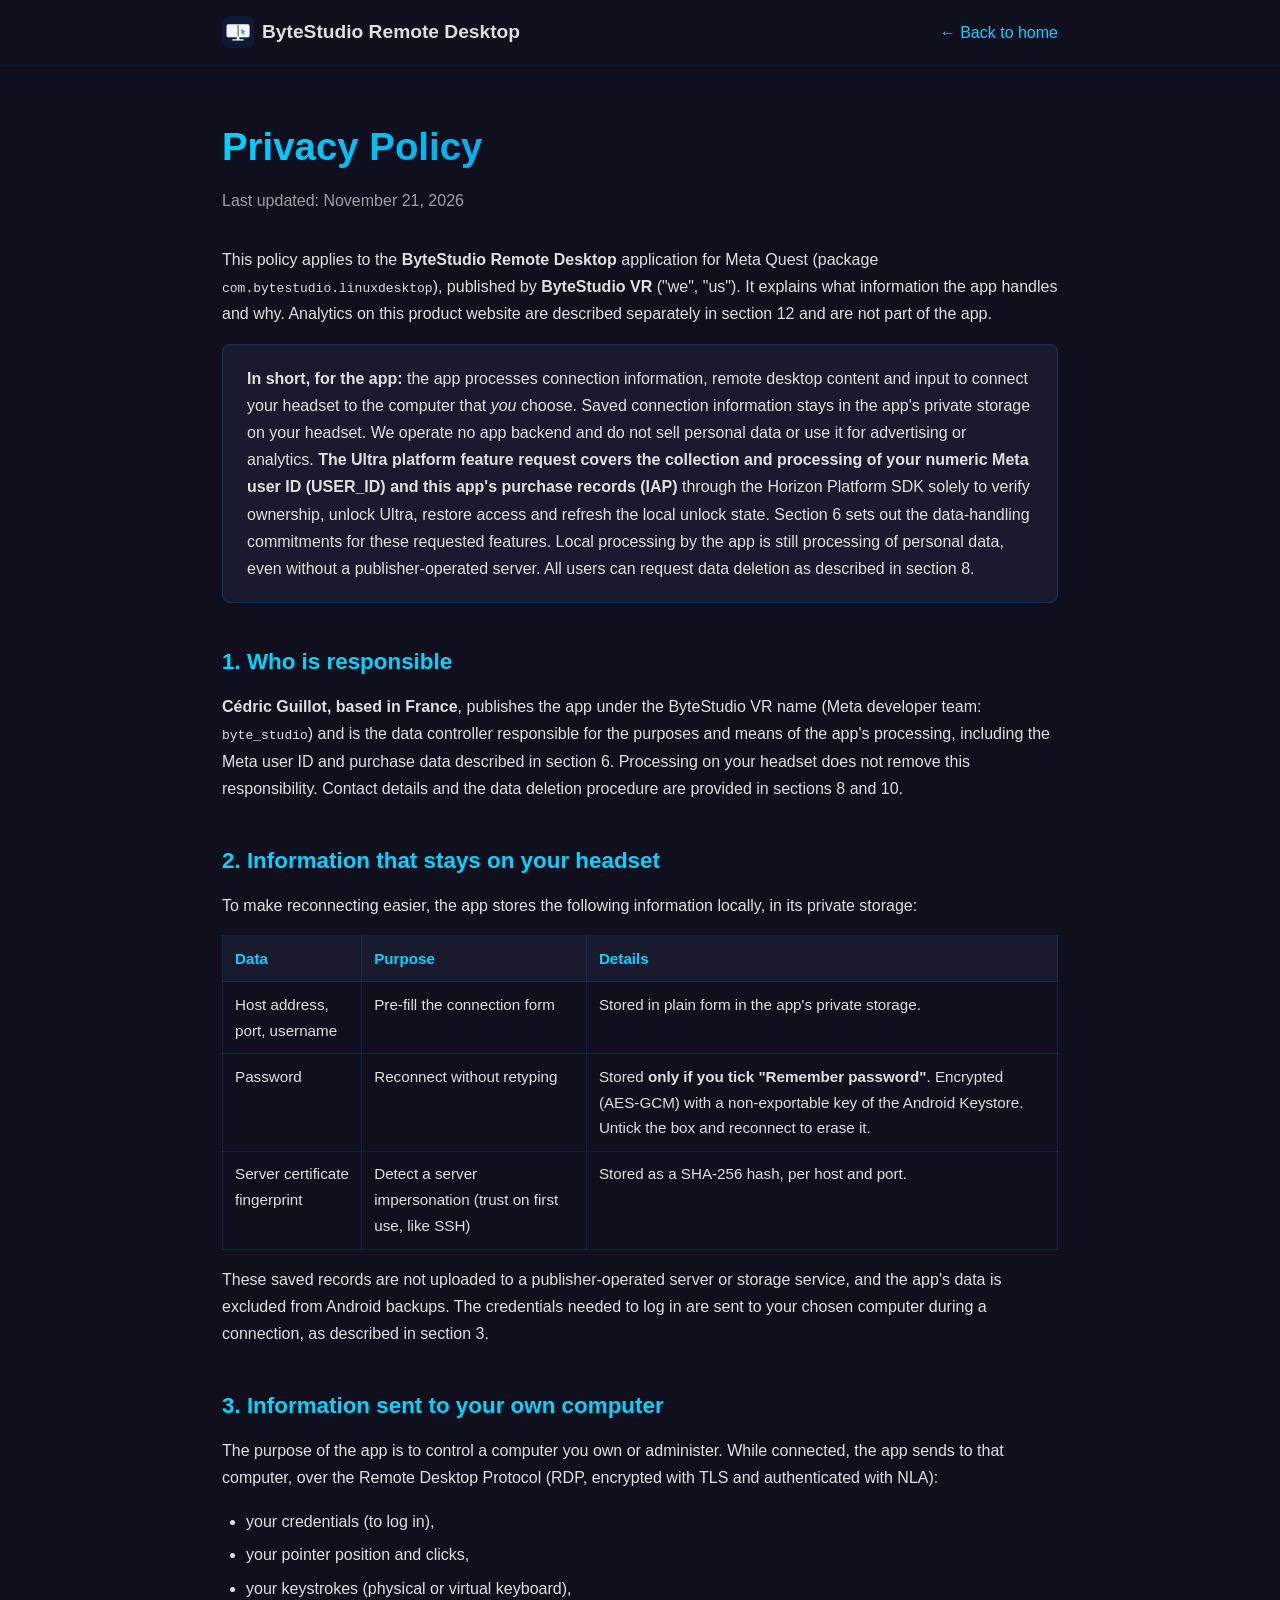
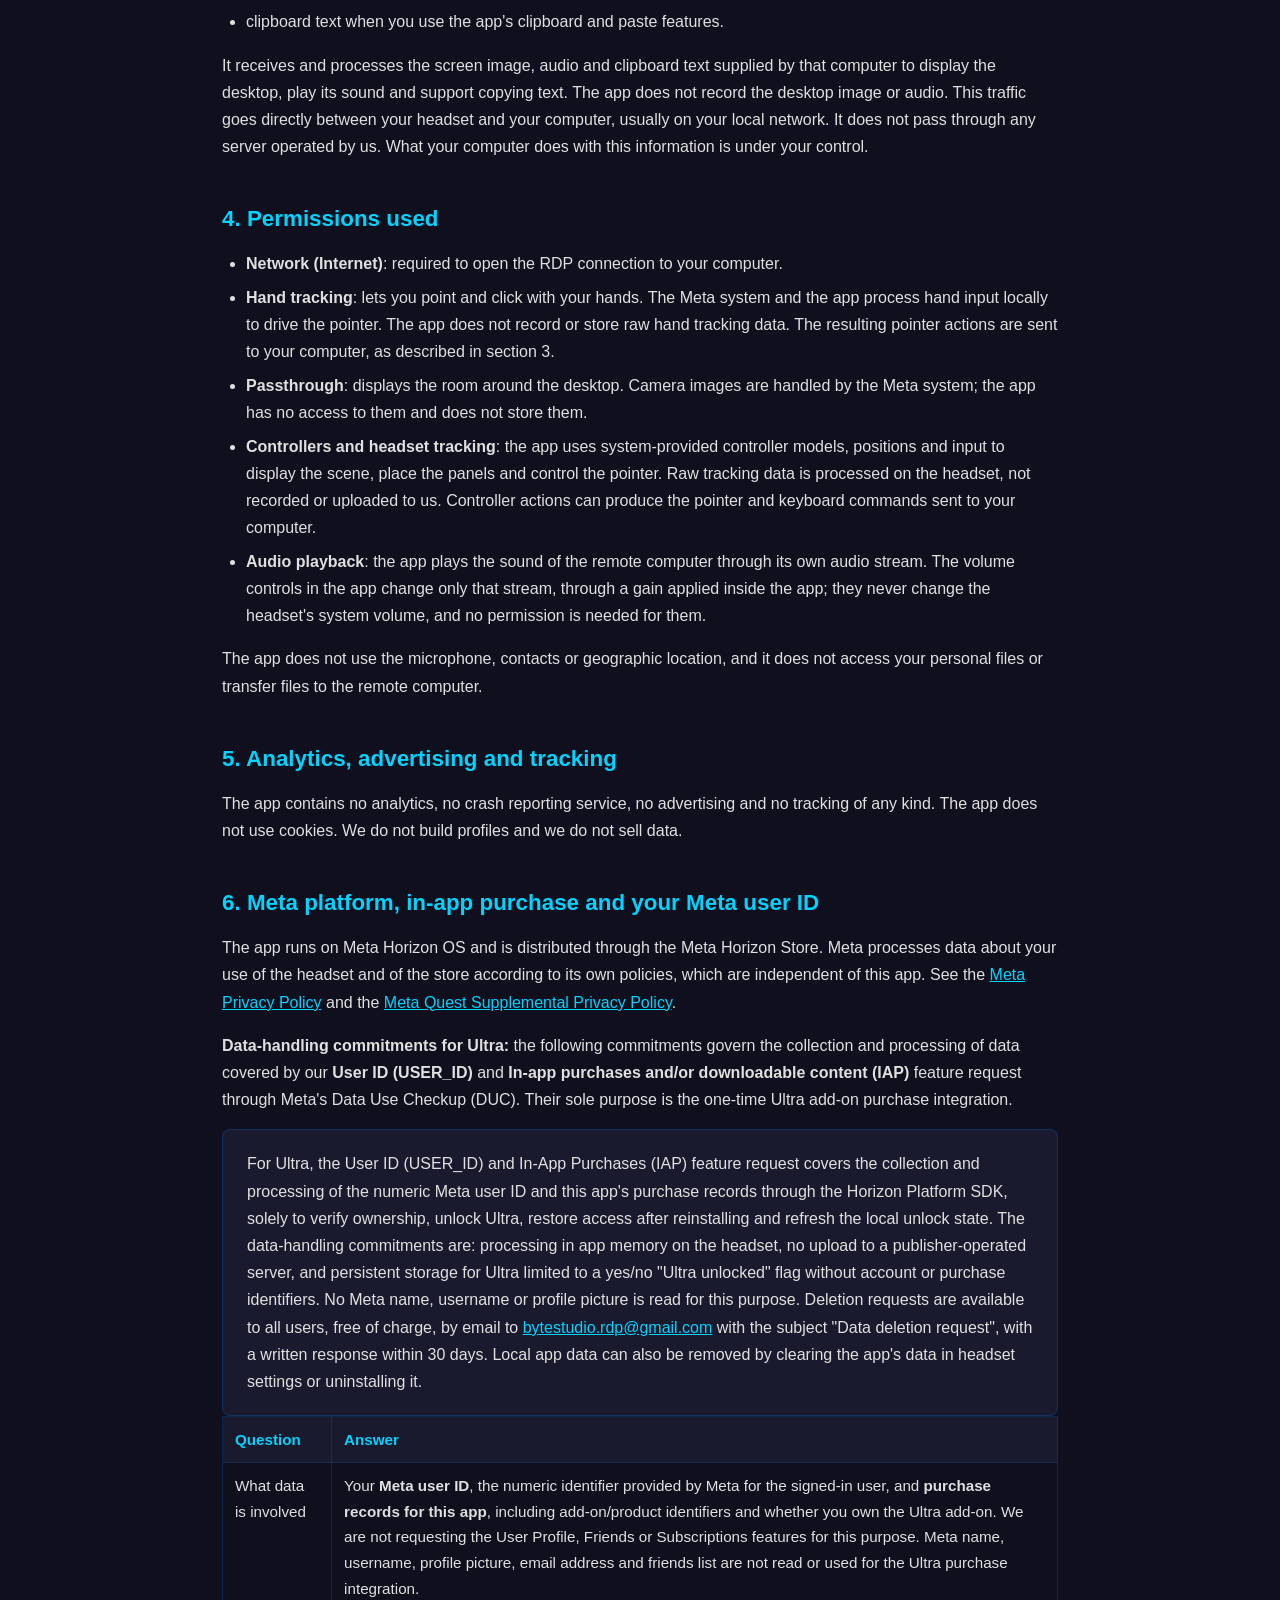
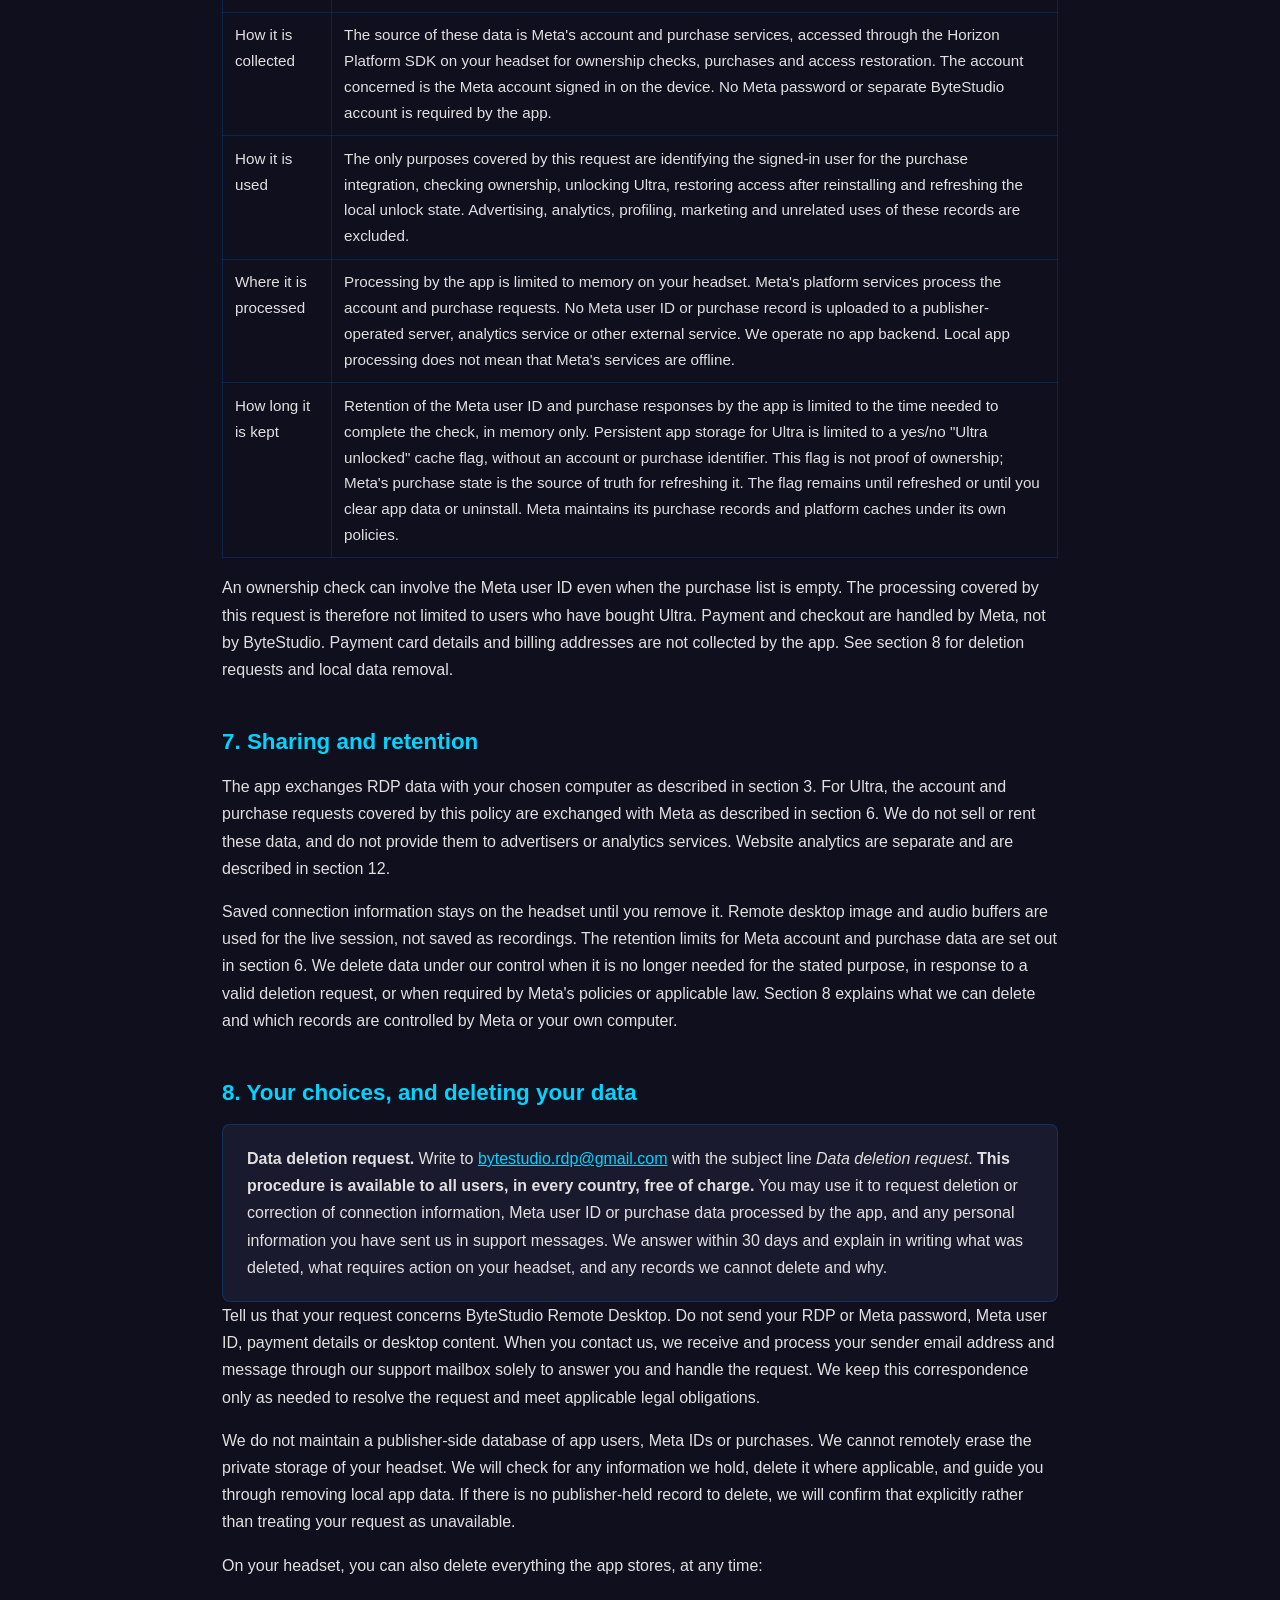
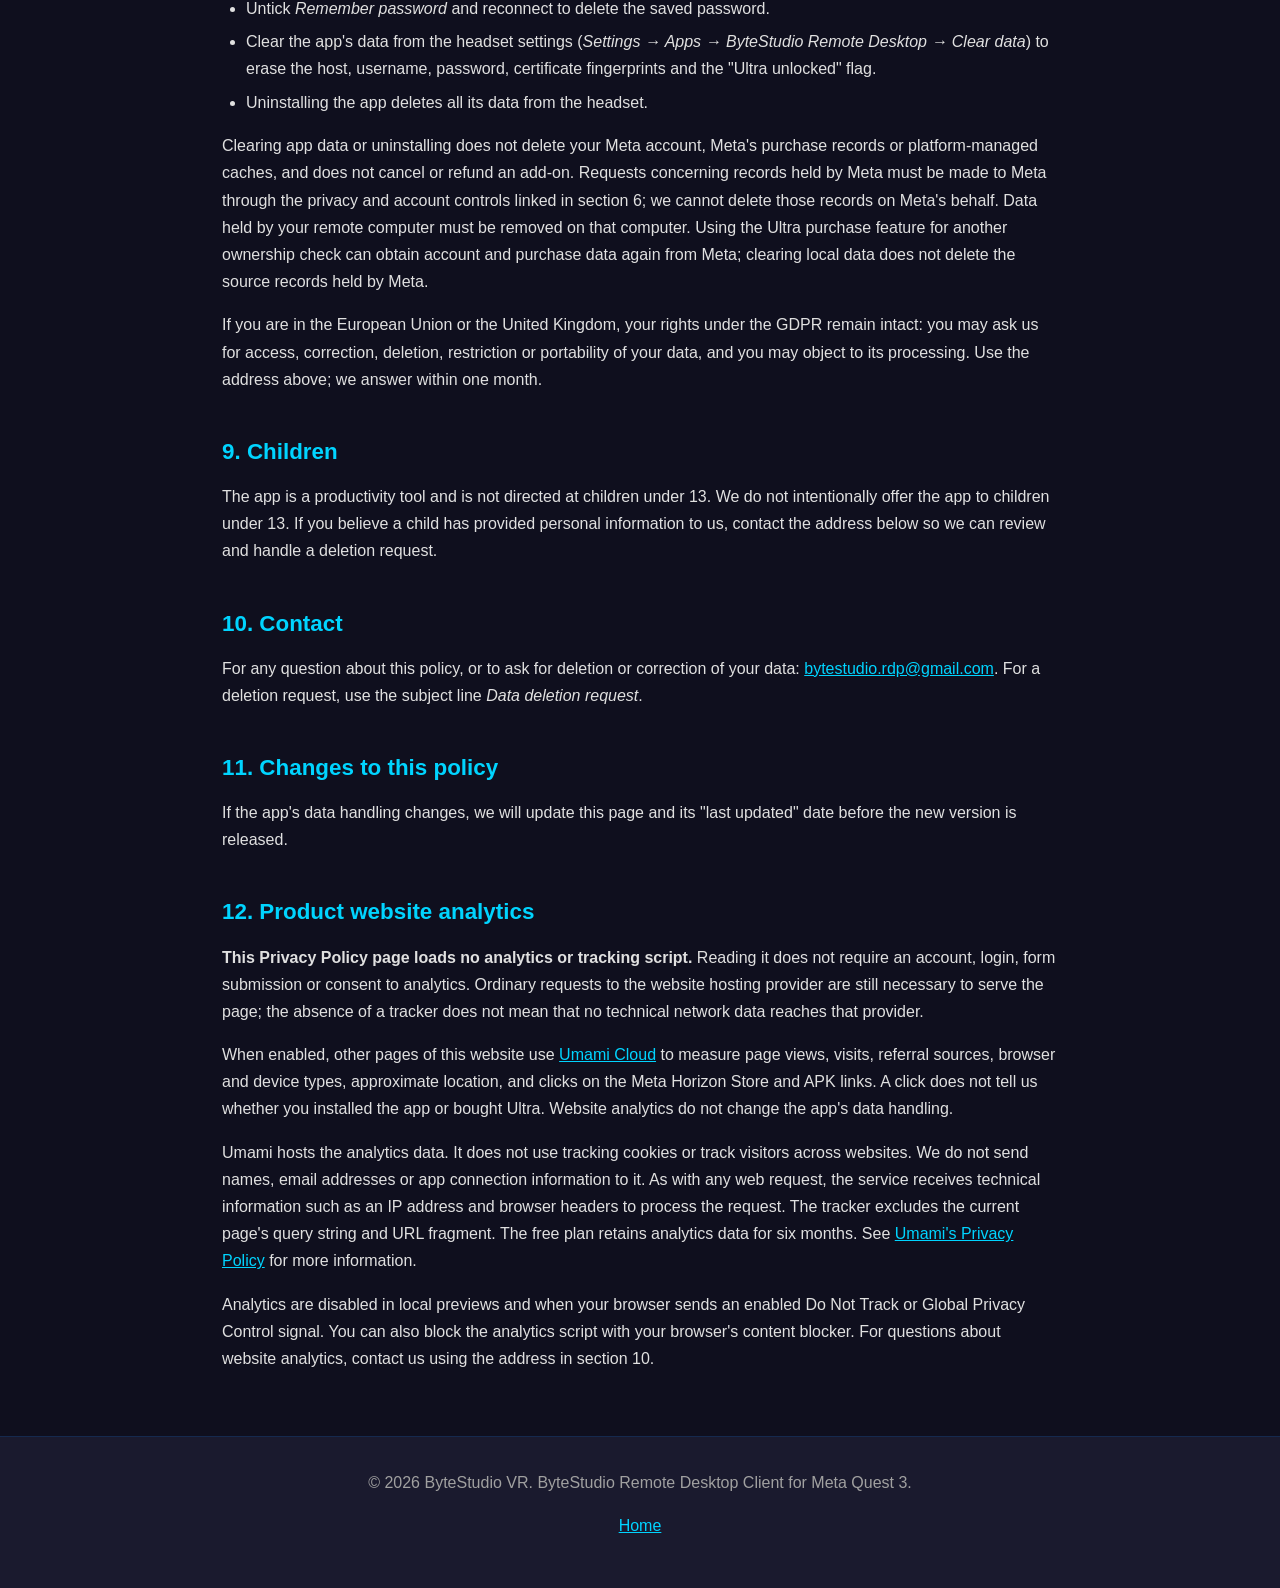
==== commit c034e9ca: "update text DUC" ====
--- a/privacy.html
+++ b/privacy.html
@@ -7,8 +7,6 @@
   <meta name="theme-color" content="#1a1a2e">
 
   <title>Privacy Policy - ByteStudio Remote Desktop for Meta Quest 3</title>
-
-  <script defer src="analytics.js"></script>
 
   <style>
     * { margin: 0; padding: 0; box-sizing: border-box; }
@@ -138,7 +136,7 @@
 
 <main>
   <h1>Privacy Policy</h1>
-  <p class="updated">Last updated: November 17, 2026</p>
+  <p class="updated">Last updated: November 21, 2026</p>
 
   <p>
     This policy applies to the <strong>ByteStudio Remote Desktop</strong> application for Meta Quest
@@ -148,21 +146,25 @@
   </p>
 
   <div class="summary">
-    <strong>In short, for the app:</strong> we do not collect, receive, sell or share any personal
-    data, and we operate no server. The app has no account of its own, no analytics and no
-    advertising. It connects only to the computer that <em>you</em> choose, and everything it
-    remembers stays on your headset. One exception, described in section 6: to check that the
-    optional Ultra add-on was purchased, the app asks Horizon OS, on the headset, for the purchases
-    of the Meta account you are signed in with. That involves your Meta user ID, which the platform
-    uses on the device; it is never sent to us and we keep no copy of it.
+    <strong>In short, for the app:</strong> the app processes connection information, remote desktop
+    content and input to connect your headset to the computer that <em>you</em> choose. Saved
+    connection information stays in the app's private storage on your headset. We operate no app
+    backend and do not sell personal data or use it for advertising or analytics.
+    <strong>The Ultra platform feature request covers the collection and processing of your numeric
+    Meta user ID (USER_ID) and this app's purchase records (IAP)</strong> through the Horizon Platform
+    SDK solely to verify ownership, unlock Ultra, restore access and refresh the local unlock state.
+    Section 6 sets out the data-handling commitments for these requested features. Local processing
+    by the app is still processing of personal data, even without a publisher-operated server.
+    All users can request data deletion as described in section 8.
   </div>
 
   <h2>1. Who is responsible</h2>
   <p>
-    ByteStudio VR is the publisher of the app and the entity responsible for the small amount of Meta
-    account data described in section 6. We hold no database and no server: the only personal data
-    involved is read on your headset, by the platform, for the purchase check. You can contact us at
-    the address given in section 10 for any question or request about that data.
+    <strong>Cédric Guillot, based in France</strong>, publishes the app under the ByteStudio VR name
+    (Meta developer team: <code>byte_studio</code>) and is the data controller responsible for the
+    purposes and means of the app's processing, including the Meta user ID and purchase data
+    described in section 6. Processing on your headset does not remove this responsibility.
+    Contact details and the data deletion procedure are provided in sections 8 and 10.
   </p>
 
   <h2>2. Information that stays on your headset</h2>
@@ -190,8 +192,9 @@
     </tbody>
   </table>
   <p>
-    This information is never transmitted to us or to any third party by the app, and the app's
-    data is excluded from Android backups.
+    These saved records are not uploaded to a publisher-operated server or storage service, and
+    the app's data is excluded from Android backups. The credentials needed to log in are sent to
+    your chosen computer during a connection, as described in section 3.
   </p>
 
   <h2>3. Information sent to your own computer</h2>
@@ -203,26 +206,34 @@
   <ul>
     <li>your credentials (to log in),</li>
     <li>your pointer position and clicks,</li>
-    <li>your keystrokes (physical or virtual keyboard).</li>
+    <li>your keystrokes (physical or virtual keyboard),</li>
+    <li>clipboard text when you use the app's clipboard and paste features.</li>
   </ul>
   <p>
-    It receives the screen image and the audio of that computer. This traffic goes directly between
-    your headset and your computer, usually on your local network. It does not pass through any
-    server operated by us. What your computer does with this information is under your control.
+    It receives and processes the screen image, audio and clipboard text supplied by that computer
+    to display the desktop, play its sound and support copying text. The app does not record the
+    desktop image or audio. This traffic goes directly between your headset and your computer,
+    usually on your local network. It does not pass through any server operated by us. What your
+    computer does with this information is under your control.
   </p>
 
   <h2>4. Permissions used</h2>
   <ul>
     <li><strong>Network (Internet)</strong>: required to open the RDP connection to your computer.</li>
-    <li><strong>Hand tracking</strong>: lets you point and click with your hands. Hand data is processed
-      on the headset by the Meta system to drive the pointer; the app does not record it, store it or transmit it.</li>
+    <li><strong>Hand tracking</strong>: lets you point and click with your hands. The Meta system and
+      the app process hand input locally to drive the pointer. The app does not record or store raw
+      hand tracking data. The resulting pointer actions are sent to your computer, as described in section 3.</li>
     <li><strong>Passthrough</strong>: displays the room around the desktop. Camera images are handled
       by the Meta system; the app has no access to them and does not store them.</li>
-    <li><strong>Rendering the controllers</strong>: the app displays the controller models the system provides, so that they are visible in the scene. No button or motion data from them leaves the headset.</li>
+    <li><strong>Controllers and headset tracking</strong>: the app uses system-provided controller
+      models, positions and input to display the scene, place the panels and control the pointer.
+      Raw tracking data is processed on the headset, not recorded or uploaded to us. Controller
+      actions can produce the pointer and keyboard commands sent to your computer.</li>
     <li><strong>Audio playback</strong>: the app plays the sound of the remote computer through its own audio stream. The volume controls in the app change only that stream, through a gain applied inside the app; they never change the headset's system volume, and no permission is needed for them.</li>
   </ul>
   <p>
-    The app does not use the microphone, the contacts, the location or the files of your headset.
+    The app does not use the microphone, contacts or geographic location, and it does not access
+    your personal files or transfer files to the remote computer.
   </p>
 
   <h2>5. Analytics, advertising and tracking</h2>
@@ -231,7 +242,7 @@
     any kind. The app does not use cookies. We do not build profiles and we do not sell data.
   </p>
 
-  <h2>6. Meta platform, in-app purchase and your Meta user ID</h2>
+  <h2 id="platform-data">6. Meta platform, in-app purchase and your Meta user ID</h2>
   <p>
     The app runs on Meta Horizon OS and is distributed through the Meta Horizon Store. Meta processes
     data about your use of the headset and of the store according to its own policies, which are
@@ -241,16 +252,24 @@
     <a href="https://www.meta.com/legal/quest/privacy-policy/" rel="noopener">Meta Quest Supplemental Privacy Policy</a>.
   </p>
   <p>
-    The Ultra edition is a one-time in-app purchase, sold as an add-on through the Meta Horizon
-    Store. Payment is handled entirely by Meta: the app never sees, stores or transmits your payment
-    details, your card or your billing address.
-  </p>
-  <p>
-    To know whether Ultra was purchased, the app must ask which purchases belong to the Meta account
-    that is signed in on the headset. It does so with the Horizon Platform SDK, which Horizon OS
-    provides on the device. That check is the only reason the app touches account data, and it works
-    like this:
-  </p>
+    <strong>Data-handling commitments for Ultra:</strong> the following commitments govern the
+    collection and processing of data covered by our <strong>User ID (USER_ID)</strong> and
+    <strong>In-app purchases and/or downloadable content (IAP)</strong> feature request through Meta's
+    Data Use Checkup (DUC). Their sole purpose is the one-time Ultra add-on purchase integration.
+  </p>
+  <div class="summary" id="duc-description">
+    For Ultra, the User ID (USER_ID) and In-App Purchases (IAP) feature request covers the collection
+    and processing of the numeric Meta user ID and this app's purchase records through the Horizon
+    Platform SDK, solely to verify ownership, unlock Ultra, restore access after reinstalling and
+    refresh the local unlock state. The data-handling commitments are: processing in app memory on
+    the headset, no upload to a publisher-operated server, and persistent storage for Ultra limited to a
+    yes/no "Ultra unlocked" flag without account or purchase identifiers. No Meta name, username or
+    profile picture is read for this purpose. Deletion requests are available to all users, free of
+    charge, by email to
+    <a href="mailto:bytestudio.rdp@gmail.com?subject=Data%20deletion%20request">bytestudio.rdp@gmail.com</a>
+    with the subject "Data deletion request", with a written response within 30 days. Local app data
+    can also be removed by clearing the app's data in headset settings or uninstalling it.
+  </div>
   <table>
     <thead>
       <tr><th>Question</th><th>Answer</th></tr>
@@ -259,80 +278,99 @@
       <tr>
         <td>What data is involved</td>
         <td>
-          Your <strong>Meta user ID</strong>, the numeric identifier of the Meta account signed in on
-          the headset, and the list of purchases attached to that account (in practice, whether the
-          Ultra add-on is in it). The app does not read your name, username, profile picture, email
-          address, friends, activity or any other account data.
+          Your <strong>Meta user ID</strong>, the numeric identifier provided by Meta for the signed-in
+          user, and <strong>purchase records for this app</strong>, including add-on/product
+          identifiers and whether you own the Ultra add-on. We are not requesting the User Profile,
+          Friends or Subscriptions features for this purpose. Meta name, username, profile picture,
+          email address and friends list are not read or used for the Ultra purchase integration.
         </td>
       </tr>
       <tr>
         <td>How it is collected</td>
         <td>
-          On the headset, through the Horizon Platform SDK built into Horizon OS, when the app starts
-          and when it refreshes the purchase state. Nothing is typed, no form is filled in, and no
-          additional permission prompt is involved: it uses the Meta account already signed in on the
-          device.
+          The source of these data is Meta's account and purchase services, accessed through the
+          Horizon Platform SDK on your headset for ownership checks, purchases and access restoration.
+          The account concerned is the Meta account signed in on the device. No Meta password or
+          separate ByteStudio account is required by the app.
         </td>
       </tr>
       <tr>
         <td>How it is used</td>
         <td>
-          Solely to decide whether the Ultra features unlock, and to remember that answer for the next
-          start. The user ID is used to identify the account across sessions so that a purchase
-          follows the account that made it. It is never used for advertising, analytics, profiling,
-          personalisation or any other purpose.
+          The only purposes covered by this request are identifying the signed-in user for the
+          purchase integration, checking ownership, unlocking Ultra, restoring access after
+          reinstalling and refreshing the local unlock state. Advertising, analytics, profiling,
+          marketing and unrelated uses of these records are excluded.
         </td>
       </tr>
       <tr>
         <td>Where it is processed</td>
         <td>
-          Inside the app's process on your headset, and by Meta's purchase service. <strong>It is
-          never sent to us</strong>: we operate no server, and the app has nowhere to send it. It is
-          not shared with anyone else either.
+          Processing by the app is limited to memory on your headset. Meta's platform services
+          process the account and purchase requests. No Meta user ID or purchase record is uploaded
+          to a publisher-operated server, analytics service or other external service. We operate no
+          app backend. Local app processing does not mean that Meta's services are offline.
         </td>
       </tr>
       <tr>
         <td>How long it is kept</td>
         <td>
-          We keep no copy, at any time. The app stores only a yes/no flag, "Ultra unlocked", in its
-          private storage. That flag contains no identifier, is not tied to a particular account, and
-          is corrected at the next start if the answer changed. Meta keeps the purchase record on its
-          side, under its own policies.
+          Retention of the Meta user ID and purchase responses by the app is limited to the time
+          needed to complete the check, in memory only. Persistent app storage for Ultra is limited
+          to a yes/no "Ultra unlocked" cache flag, without an account or purchase identifier. This
+          flag is not proof of ownership; Meta's purchase state is the source of truth for refreshing
+          it. The flag remains until refreshed or until you clear app data or uninstall. Meta
+          maintains its purchase records and platform caches under its own policies.
         </td>
       </tr>
     </tbody>
   </table>
   <p>
-    If you never buy Ultra, the check still runs when the app starts, because the app has to know
-    whether the features are unlocked. Nothing is created or kept from it beyond the flag described
-    above. Uninstalling the app or clearing its data removes that flag; see section 8.
+    An ownership check can involve the Meta user ID even when the purchase list is empty. The
+    processing covered by this request is therefore not limited to users who have bought Ultra.
+    Payment and checkout are handled by Meta, not by ByteStudio. Payment card details and billing
+    addresses are not collected by the app. See section 8 for deletion requests and local data removal.
   </p>
 
   <h2>7. Sharing and retention</h2>
   <p>
-    We share nothing, because we receive nothing. The Meta user ID and the list of purchases stay
-    between your headset and Meta's purchase service; we hold no copy of them, and we do not sell,
-    rent or transfer them. Locally stored connection information is kept until you remove it, as
-    described below.
-  </p>
-  <p>
-    We delete user data without undue delay when you ask us to, when it is no longer needed for the
-    purchase check, or when Meta or applicable law requires it. In practice there is nothing on our
-    side to delete, and every request is answered in writing, as described in section 8.
+    The app exchanges RDP data with your chosen computer as described in section 3. For Ultra, the
+    account and purchase requests covered by this policy are exchanged with Meta as described in section 6.
+    We do not sell or rent these data, and do not provide them to advertisers or analytics services.
+    Website analytics are separate and are described in section 12.
+  </p>
+  <p>
+    Saved connection information stays on the headset until you remove it. Remote desktop image and
+    audio buffers are used for the live session, not saved as recordings. The retention limits for
+    Meta account and purchase data are set out in section 6. We delete data under our control
+    when it is no longer needed for the stated purpose, in response to a valid deletion request, or
+    when required by Meta's policies or applicable law. Section 8 explains what we can delete and
+    which records are controlled by Meta or your own computer.
   </p>
 
   <h2 id="deletion">8. Your choices, and deleting your data</h2>
   <div class="summary">
     <strong>Data deletion request.</strong> Write to
     <a href="mailto:bytestudio.rdp@gmail.com?subject=Data%20deletion%20request">bytestudio.rdp@gmail.com</a>
-    with the subject line <em>Data deletion request</em>. This address is our dedicated way to ask
-    for deletion or correction of your data. We answer within 30 days, and we confirm in writing
-    what was deleted and what was not.
+    with the subject line <em>Data deletion request</em>. <strong>This procedure is available to all
+    users, in every country, free of charge.</strong> You may use it to request deletion or correction
+    of connection information, Meta user ID or purchase data processed by the app, and any personal
+    information you have sent us in support messages. We answer within 30 days and explain in writing
+    what was deleted, what requires action on your headset, and any records we cannot delete and why.
   </div>
   <p>
-    Because the app sends us nothing, a deletion request usually ends with this answer: we hold no
-    record of you, and there is nothing to erase on our side. The request is still the right way to
-    make us check and confirm it, and to exercise your rights if you believe otherwise.
+    Tell us that your request concerns ByteStudio Remote Desktop. Do not send your RDP or Meta
+    password, Meta user ID, payment details or desktop content. When you contact us, we receive and
+    process your sender email address and message through our support mailbox solely to answer you
+    and handle the request. We keep this correspondence only as needed to resolve the request and
+    meet applicable legal obligations.
+  </p>
+  <p>
+    We do not maintain a publisher-side database of app users, Meta IDs or purchases. We cannot
+    remotely erase the private storage of your headset. We will check for any information we hold,
+    delete it where applicable, and guide you through removing local app data. If there is no
+    publisher-held record to delete, we will confirm that explicitly rather than treating your
+    request as unavailable.
   </p>
   <p>On your headset, you can also delete everything the app stores, at any time:</p>
   <ul>
@@ -340,9 +378,16 @@
     <li>Clear the app's data from the headset settings (<em>Settings &rarr; Apps &rarr; ByteStudio Remote Desktop &rarr; Clear data</em>)
       to erase the host, username, password, certificate fingerprints and the "Ultra unlocked" flag.</li>
     <li>Uninstalling the app deletes all its data from the headset.</li>
-    <li>Deleting your Meta account, or the purchase, is handled by Meta in your Meta account settings;
-      the app loses access to the purchase check as soon as the account is gone.</li>
   </ul>
+  <p>
+    Clearing app data or uninstalling does not delete your Meta account, Meta's purchase records or
+    platform-managed caches, and does not cancel or refund an add-on. Requests concerning records
+    held by Meta must be made to Meta through the privacy and account controls linked in section 6;
+    we cannot delete those records on Meta's behalf. Data held by your remote computer must be
+    removed on that computer. Using the Ultra purchase feature for another ownership check can
+    obtain account and purchase data again from Meta; clearing local data does not delete the source
+    records held by Meta.
+  </p>
   <p>
     If you are in the European Union or the United Kingdom, your rights under the GDPR remain
     intact: you may ask us for access, correction, deletion, restriction or portability of your
@@ -351,8 +396,9 @@
 
   <h2>9. Children</h2>
   <p>
-    The app is a productivity tool and is not directed at children under 13. We do not knowingly
-    collect any information from anyone, including children.
+    The app is a productivity tool and is not directed at children under 13. We do not intentionally
+    offer the app to children under 13. If you believe a child has provided personal information to
+    us, contact the address below so we can review and handle a deletion request.
   </p>
 
   <h2>10. Contact</h2>
@@ -370,7 +416,13 @@
 
   <h2>12. Product website analytics</h2>
   <p>
-    When enabled, this website uses <a href="https://umami.is/" rel="noopener">Umami Cloud</a> to
+    <strong>This Privacy Policy page loads no analytics or tracking script.</strong> Reading it does
+    not require an account, login, form submission or consent to analytics. Ordinary requests to the
+    website hosting provider are still necessary to serve the page; the absence of a tracker does
+    not mean that no technical network data reaches that provider.
+  </p>
+  <p>
+    When enabled, other pages of this website use <a href="https://umami.is/" rel="noopener">Umami Cloud</a> to
     measure page views, visits, referral sources, browser and device types, approximate location,
     and clicks on the Meta Horizon Store and APK links. A click does not tell us whether you
     installed the app or bought Ultra. Website analytics do not change the app's data handling.
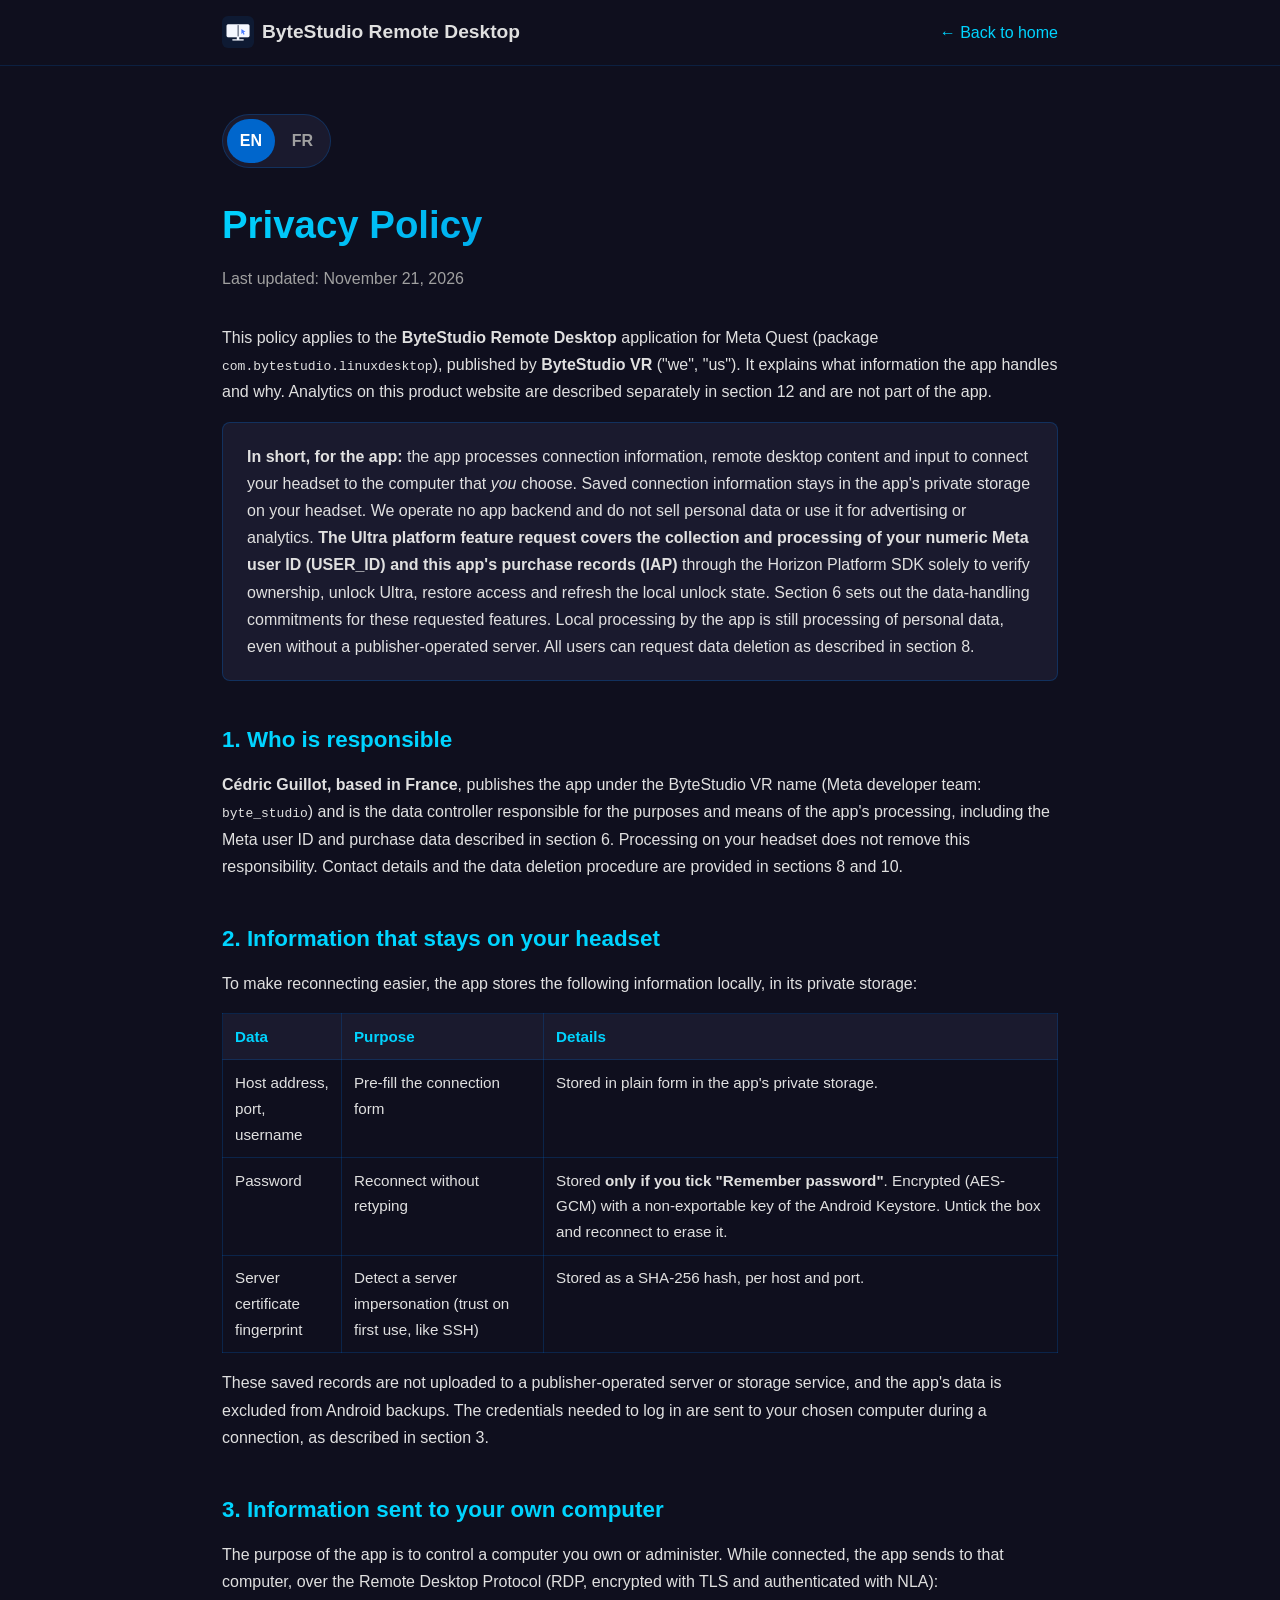
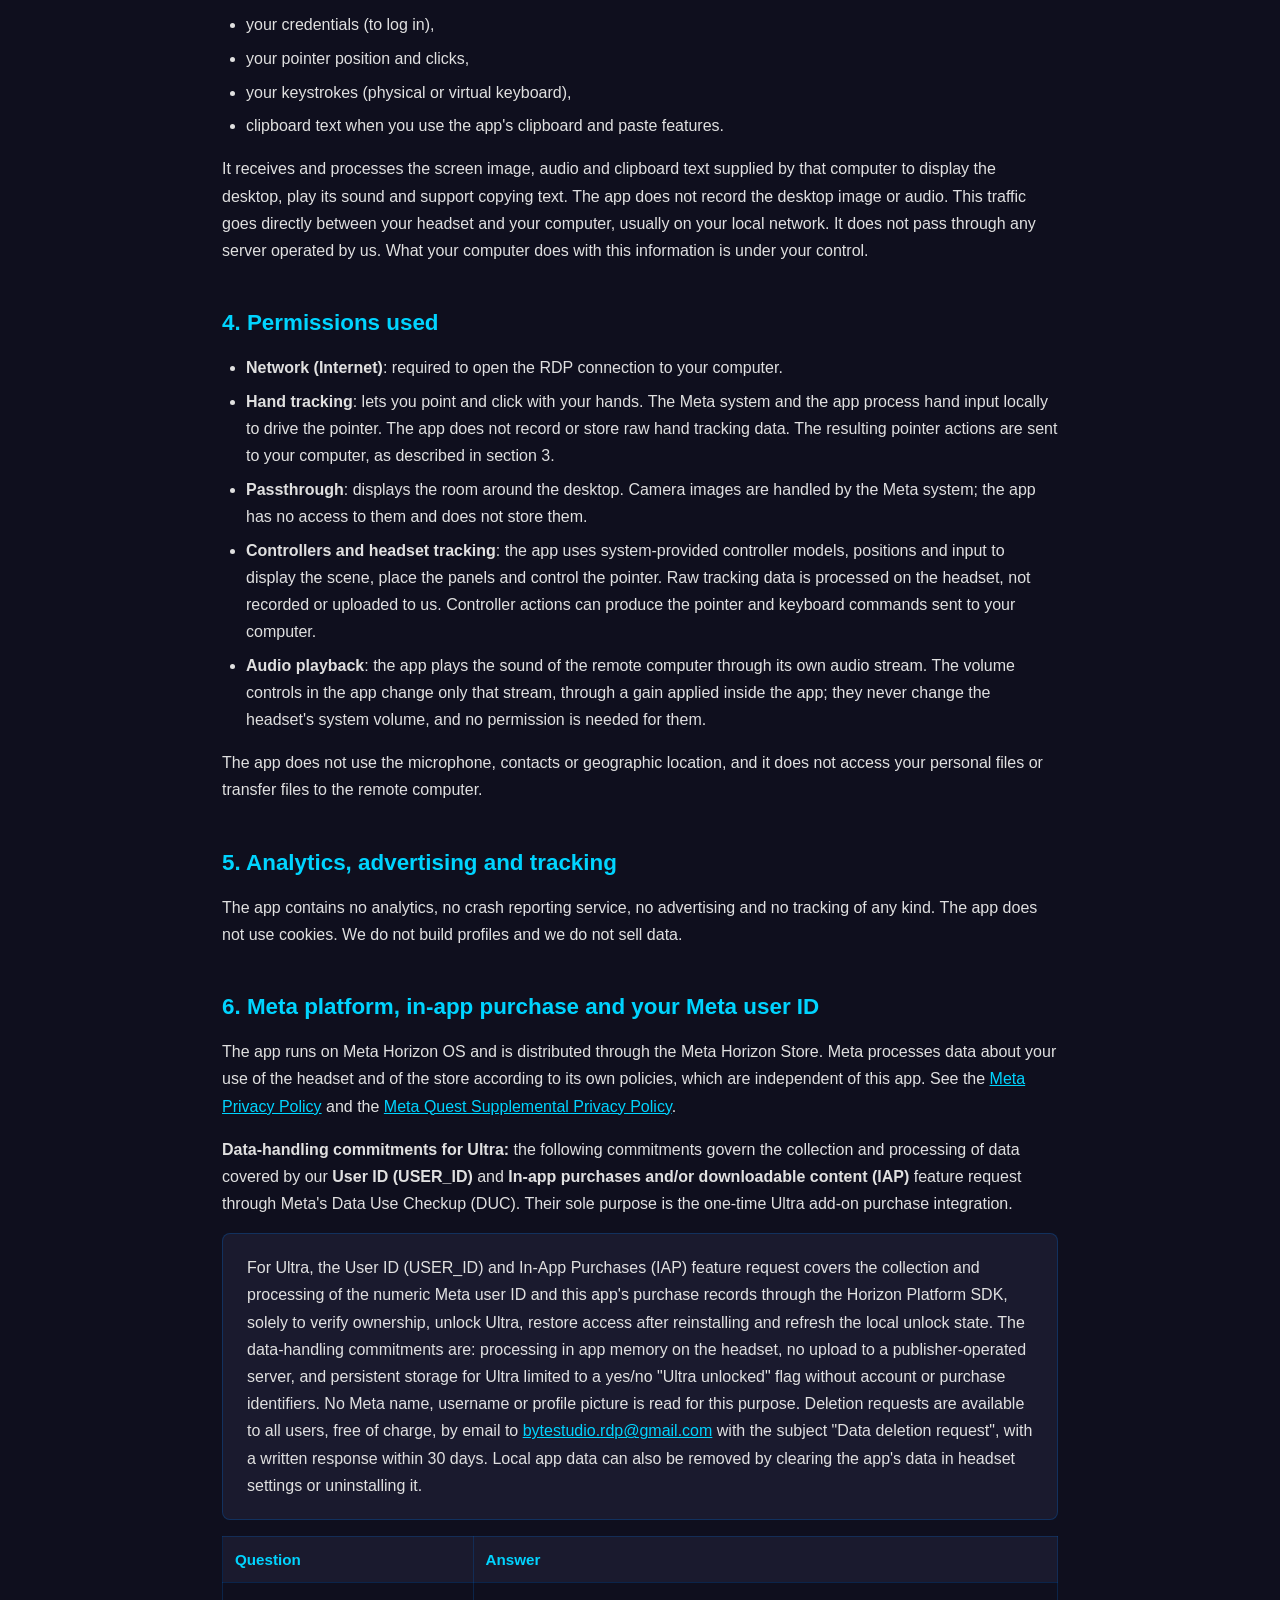
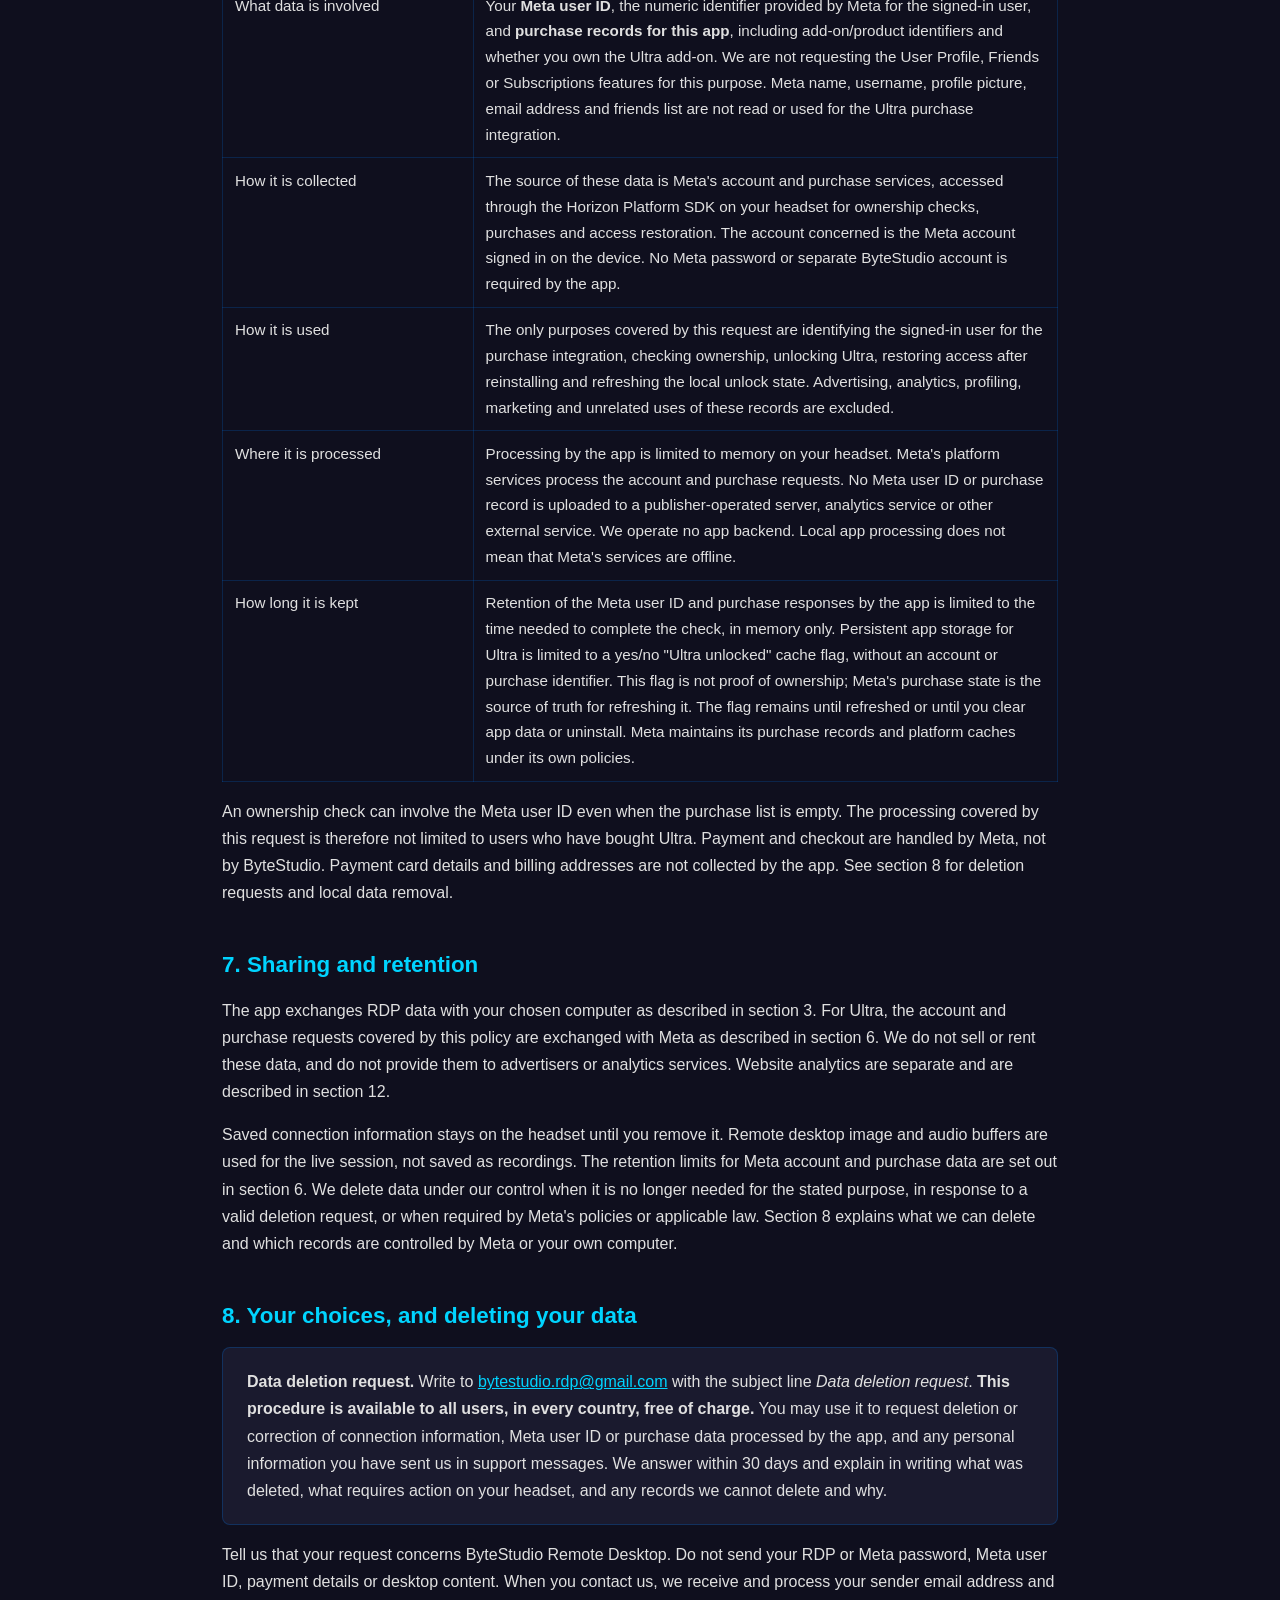
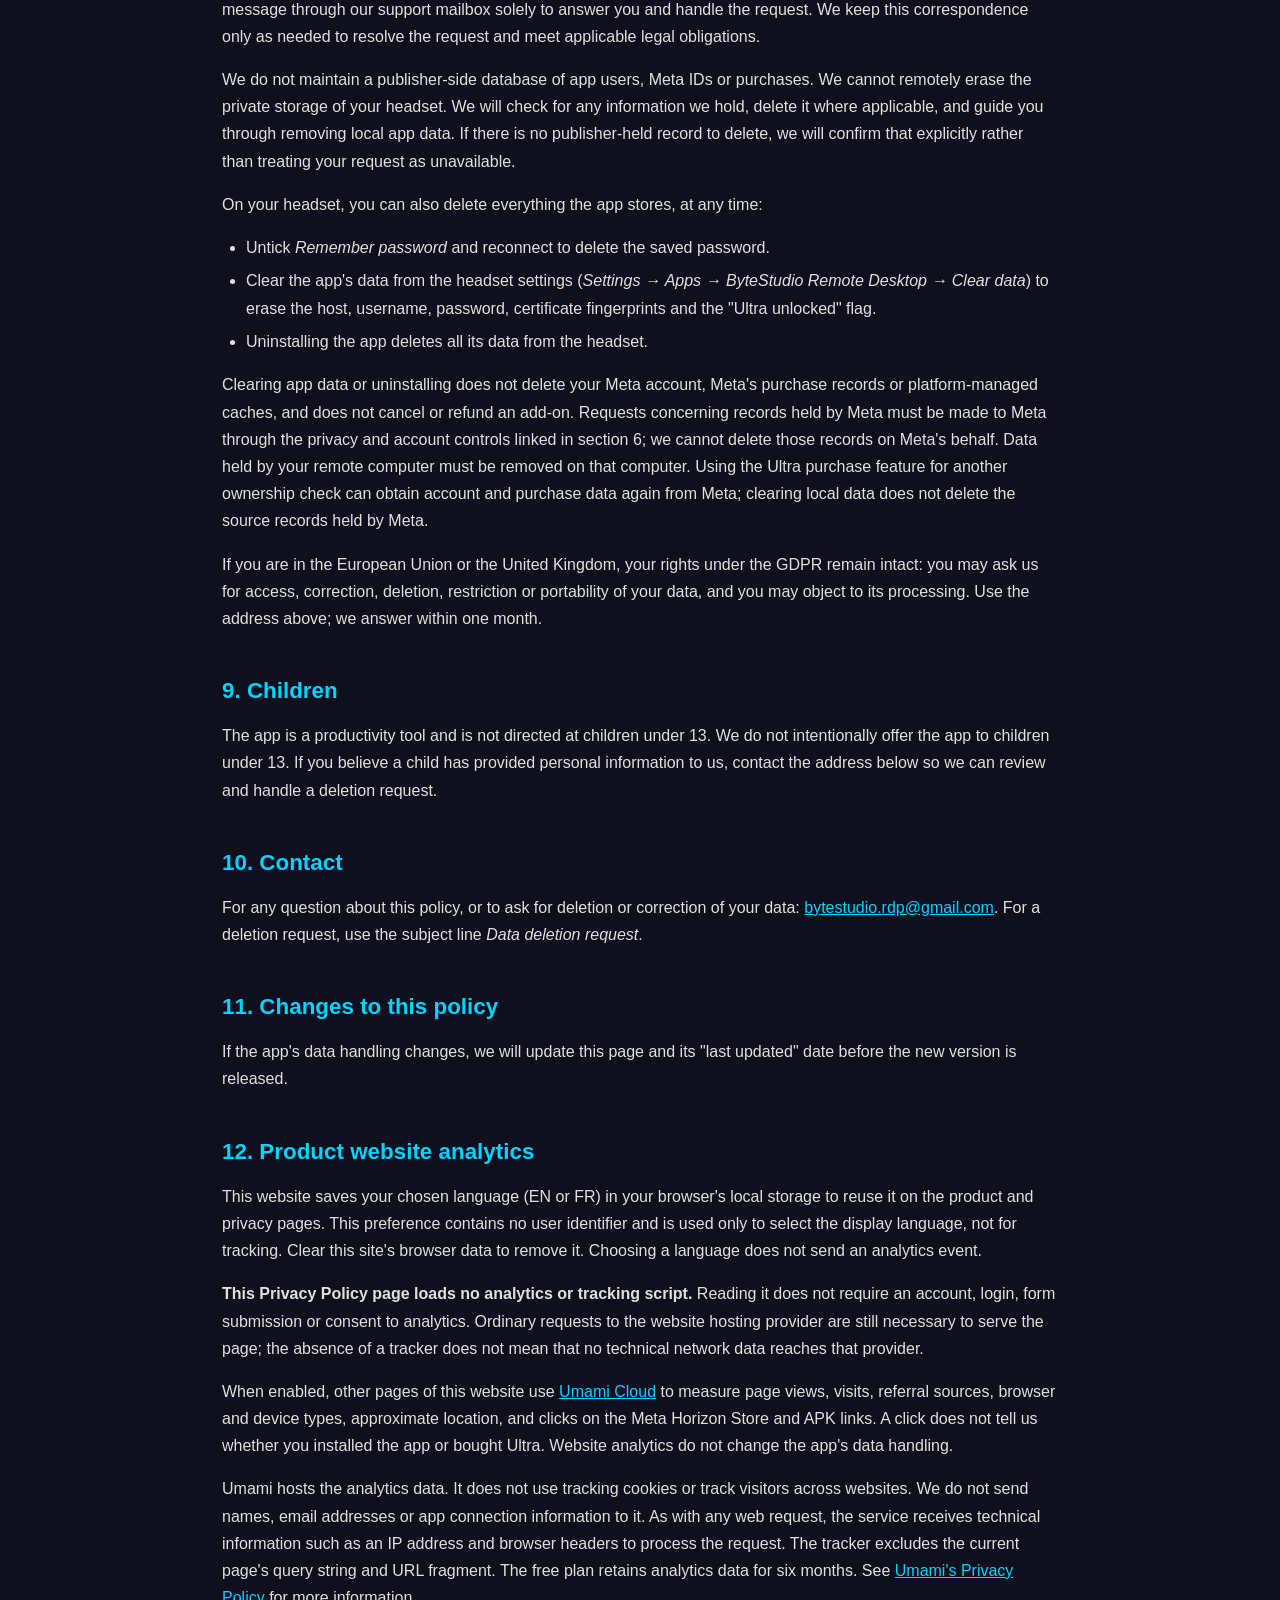
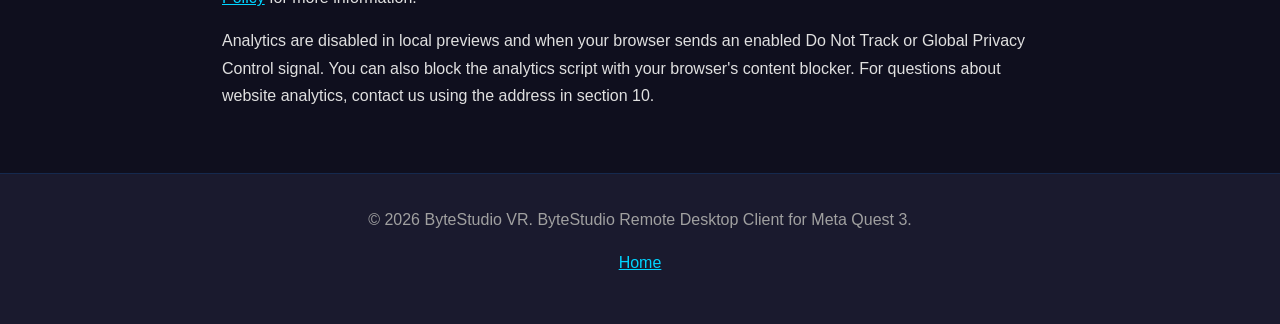
==== commit 8d0a2816: "update text DUC" ====
--- a/privacy.html
+++ b/privacy.html
@@ -3,10 +3,12 @@
 <head>
   <meta charset="UTF-8">
   <meta name="viewport" content="width=device-width, initial-scale=1.0">
-  <meta name="description" content="Privacy Policy of ByteStudio Remote Desktop for Meta Quest 3">
+  <meta name="description" content="Privacy Policy of ByteStudio Remote Desktop for Meta Quest 3" data-i18n="privacy.description" data-i18n-attr="content">
   <meta name="theme-color" content="#1a1a2e">
 
-  <title>Privacy Policy - ByteStudio Remote Desktop for Meta Quest 3</title>
+  <title data-i18n="privacy.title">Privacy Policy - ByteStudio Remote Desktop for Meta Quest 3</title>
+  <link rel="stylesheet" href="i18n.css">
+  <script defer src="i18n.js"></script>
 
   <style>
     * { margin: 0; padding: 0; box-sizing: border-box; }
@@ -39,6 +41,8 @@
       display: flex;
       justify-content: space-between;
       align-items: center;
+      gap: 1rem;
+      flex-wrap: wrap;
     }
 
     .logo {
@@ -62,6 +66,8 @@
       padding: 3rem 2rem;
     }
 
+    main > .language-switch { margin-bottom: 1.5rem; }
+
     h1 {
       font-size: 2.4rem;
       margin-bottom: 0.5rem;
@@ -89,6 +95,7 @@
       border: 1px solid rgba(0, 102, 204, 0.3);
       border-radius: 8px;
       padding: 1.25rem 1.5rem;
+      margin-bottom: 1rem;
     }
 
     table {
@@ -103,9 +110,13 @@
       padding: 0.6rem 0.75rem;
       border: 1px solid rgba(0, 102, 204, 0.25);
       vertical-align: top;
+      overflow-wrap: anywhere;
     }
 
     th { background: var(--surface); color: var(--secondary); }
+
+    .questions-table { table-layout: fixed; }
+    .questions-table th:first-child { width: 30%; }
 
     footer {
       background: var(--surface);
@@ -130,11 +141,17 @@
       <img src="images/app-icon.png" alt="Logo">
       <span>ByteStudio Remote Desktop</span>
     </a>
-    <a class="back" href="index.html">&larr; Back to home</a>
+    <a class="back" href="index.html" data-i18n="common.back">&larr; Back to home</a>
   </div>
 </nav>
 
 <main>
+  <div class="language-switch" role="group" aria-label="Language / Langue" hidden>
+    <button type="button" data-language-button="en" lang="en" aria-label="English" aria-pressed="true">EN</button>
+    <button type="button" data-language-button="fr" lang="fr" aria-label="Français" aria-pressed="false">FR</button>
+  </div>
+
+  <article class="policy-en" lang="en" data-language-content="en">
   <h1>Privacy Policy</h1>
   <p class="updated">Last updated: November 21, 2026</p>
 
@@ -270,7 +287,7 @@
     with the subject "Data deletion request", with a written response within 30 days. Local app data
     can also be removed by clearing the app's data in headset settings or uninstalling it.
   </div>
-  <table>
+  <table class="questions-table">
     <thead>
       <tr><th>Question</th><th>Answer</th></tr>
     </thead>
@@ -416,6 +433,12 @@
 
   <h2>12. Product website analytics</h2>
   <p>
+    This website saves your chosen language (EN or FR) in your browser's local storage to reuse it
+    on the product and privacy pages. This preference contains no user identifier and is used only
+    to select the display language, not for tracking. Clear this site's browser data to remove it.
+    Choosing a language does not send an analytics event.
+  </p>
+  <p>
     <strong>This Privacy Policy page loads no analytics or tracking script.</strong> Reading it does
     not require an account, login, form submission or consent to analytics. Ordinary requests to the
     website hosting provider are still necessary to serve the page; the absence of a tracker does
@@ -441,11 +464,364 @@
     content blocker. For questions about website analytics, contact us using the address in
     section 10.
   </p>
+  </article>
+
+  <article class="policy-fr" lang="fr" data-language-content="fr" hidden>
+  <h1>Politique de confidentialité</h1>
+  <p class="updated">Dernière mise à jour : 21 novembre 2026</p>
+
+  <p>
+    Cette politique s’applique à l’application <strong>ByteStudio Remote Desktop</strong> pour Meta Quest
+    (paquet <code>com.bytestudio.linuxdesktop</code>), publiée sous le nom <strong>ByteStudio VR</strong>
+    (« nous »). Elle explique quelles informations l’application traite et dans quel but. La mesure
+    d’audience de ce site de présentation est décrite séparément à la section 12 et ne fait pas partie
+    de l’application.
+  </p>
+
+  <div class="summary">
+    <strong>En résumé, pour l’application :</strong> l’application traite les informations de connexion,
+    le contenu du bureau distant et les commandes afin de relier ton casque à l’ordinateur que
+    <em>tu</em> choisis. Les informations de connexion enregistrées restent dans le stockage privé de
+    l’application sur ton casque. Nous n’exploitons aucun serveur pour l’application et ne vendons pas
+    de données personnelles, ni ne les utilisons à des fins publicitaires ou de mesure d’audience.
+    <strong>La demande d’accès aux fonctionnalités de la plateforme pour Ultra couvre la collecte et
+    le traitement de ton identifiant utilisateur numérique Meta (USER_ID) et des enregistrements
+    d’achat de cette application (IAP)</strong> via le Horizon Platform SDK, uniquement pour vérifier
+    la propriété de l’achat, déverrouiller Ultra, restaurer l’accès et actualiser l’état local de
+    déverrouillage. La section 6 expose les engagements de traitement pour ces fonctionnalités
+    demandées. Le traitement local par l’application reste un traitement de données personnelles,
+    même sans serveur exploité par l’éditeur. Tous les utilisateurs peuvent demander la suppression
+    de leurs données selon la procédure décrite à la section 8.
+  </div>
+
+  <h2>1. Responsable du traitement</h2>
+  <p>
+    <strong>Cédric Guillot, établi en France</strong>, publie l’application sous le nom ByteStudio VR
+    (équipe de développement Meta : <code>byte_studio</code>) et est le responsable du traitement qui
+    détermine les finalités et les moyens du traitement par l’application, y compris ceux de
+    l’identifiant Meta et des données d’achat décrits à la section 6. Un traitement sur ton casque ne
+    supprime pas cette responsabilité. Les coordonnées et la procédure de suppression figurent aux
+    sections 8 et 10.
+  </p>
+
+  <h2>2. Informations qui restent sur ton casque</h2>
+  <p>Pour faciliter la reconnexion, l’application enregistre localement les informations suivantes dans son stockage privé :</p>
+  <table>
+    <thead>
+      <tr><th>Donnée</th><th>Finalité</th><th>Détails</th></tr>
+    </thead>
+    <tbody>
+      <tr>
+        <td>Adresse de l’hôte, port, nom d’utilisateur</td>
+        <td>Préremplir le formulaire de connexion</td>
+        <td>Enregistrés en clair dans le stockage privé de l’application.</td>
+      </tr>
+      <tr>
+        <td>Mot de passe</td>
+        <td>Se reconnecter sans le ressaisir</td>
+        <td>Enregistré <strong>uniquement si tu coches « Remember password »</strong>. Chiffré avec AES-GCM et une clé non exportable de l’Android Keystore. Décoche la case puis reconnecte-toi pour l’effacer.</td>
+      </tr>
+      <tr>
+        <td>Empreinte du certificat du serveur</td>
+        <td>Détecter une usurpation du serveur (confiance à la première utilisation, comme SSH)</td>
+        <td>Enregistrée sous forme d’empreinte SHA-256, par hôte et port.</td>
+      </tr>
+    </tbody>
+  </table>
+  <p>
+    Ces enregistrements ne sont pas envoyés vers un serveur ou un service de stockage exploité par
+    l’éditeur, et les données de l’application sont exclues des sauvegardes Android. Les identifiants
+    nécessaires à l’ouverture de session sont transmis à l’ordinateur choisi pendant une connexion,
+    comme décrit à la section 3.
+  </p>
+
+  <h2>3. Informations transmises à ton ordinateur</h2>
+  <p>
+    L’application sert à contrôler un ordinateur dont tu es propriétaire ou que tu administres.
+    Pendant la connexion, elle transmet à cet ordinateur, via le protocole Remote Desktop Protocol
+    (RDP, chiffré avec TLS et authentifié avec NLA) :
+  </p>
+  <ul>
+    <li>tes identifiants de connexion, pour ouvrir une session ;</li>
+    <li>la position de ton pointeur et tes clics ;</li>
+    <li>tes frappes au clavier, physique ou virtuel ;</li>
+    <li>le texte du presse-papiers lorsque tu utilises les fonctions de presse-papiers et de collage.</li>
+  </ul>
+  <p>
+    Elle reçoit et traite l’image de l’écran, l’audio et le texte du presse-papiers fournis par cet
+    ordinateur pour afficher le bureau, jouer son audio et permettre la copie de texte. L’application
+    n’enregistre pas l’image ou l’audio du bureau. Ce trafic passe directement entre ton casque et ton
+    ordinateur, généralement sur ton réseau local, sans transiter par un serveur que nous exploitons.
+    Le traitement de ces informations par ton ordinateur reste sous ton contrôle.
+  </p>
+
+  <h2>4. Autorisations utilisées</h2>
+  <ul>
+    <li><strong>Réseau (Internet)</strong> : nécessaire pour ouvrir la connexion RDP vers ton ordinateur.</li>
+    <li><strong>Suivi des mains</strong> : permet de pointer et cliquer avec tes mains. Le système Meta
+      et l’application traitent localement les commandes des mains pour piloter le pointeur.
+      L’application n’enregistre ni ne stocke les données brutes de suivi des mains. Les actions de
+      pointeur qui en résultent sont transmises à ton ordinateur, comme décrit à la section 3.</li>
+    <li><strong>Passthrough</strong> : affiche la pièce autour du bureau. Les images des caméras sont
+      gérées par le système Meta ; l’application n’y a pas accès et ne les stocke pas.</li>
+    <li><strong>Manettes et suivi du casque</strong> : l’application utilise les modèles de manettes,
+      les positions et les commandes fournis par le système pour afficher la scène, placer les
+      panneaux et contrôler le pointeur. Les données brutes de suivi sont traitées sur le casque,
+      sans être enregistrées ni nous être envoyées. Les actions des manettes peuvent produire les
+      commandes de pointeur et de clavier transmises à ton ordinateur.</li>
+    <li><strong>Lecture audio</strong> : l’application joue le son de l’ordinateur distant dans son
+      propre flux audio. Les réglages de volume de l’application modifient uniquement ce flux, par
+      un gain appliqué dans l’application ; ils ne modifient jamais le volume système du casque et
+      ne nécessitent aucune autorisation.</li>
+  </ul>
+  <p>
+    L’application n’utilise ni le microphone, ni les contacts, ni la localisation géographique.
+    Elle n’accède pas à tes fichiers personnels et ne transfère pas de fichiers vers l’ordinateur distant.
+  </p>
+
+  <h2>5. Mesure d’audience, publicité et suivi</h2>
+  <p>
+    L’application ne contient aucun outil de mesure d’audience, service de signalement de crash,
+    publicité ou dispositif de suivi. Elle n’utilise pas de cookies. Nous ne créons pas de profils
+    et ne vendons pas de données.
+  </p>
+
+  <h2 id="platform-data-fr">6. Plateforme Meta, achat intégré et identifiant utilisateur Meta</h2>
+  <p>
+    L’application fonctionne sur Meta Horizon OS et est distribuée via le Meta Horizon Store. Meta
+    traite les données relatives à ton utilisation du casque et du Store selon ses propres politiques,
+    indépendantes de cette application. Consulte la
+    <a href="https://www.meta.com/legal/privacy-policy/" rel="noopener">politique de confidentialité de Meta</a>
+    et la
+    <a href="https://www.meta.com/legal/quest/privacy-policy/" rel="noopener">politique de confidentialité complémentaire de Meta Quest</a>.
+  </p>
+  <p>
+    <strong>Engagements de traitement pour Ultra :</strong> les engagements suivants régissent la
+    collecte et le traitement des données couverts par notre demande d’accès aux fonctionnalités
+    <strong>User ID (USER_ID)</strong> et <strong>In-app purchases and/or downloadable content (IAP)</strong>
+    via le Data Use Checkup (DUC) de Meta. Leur seule finalité est l’intégration de l’achat unique de
+    l’extension Ultra.
+  </p>
+  <div class="summary" id="duc-description-fr">
+    Pour Ultra, la demande d’accès aux fonctionnalités User ID (USER_ID) et In-App Purchases (IAP)
+    couvre la collecte et le traitement de l’identifiant utilisateur numérique Meta et des
+    enregistrements d’achat de cette application via le Horizon Platform SDK, uniquement pour vérifier
+    la propriété de l’achat, déverrouiller Ultra, restaurer l’accès après une réinstallation et
+    actualiser l’état local de déverrouillage. Les engagements de traitement sont : traitement dans
+    la mémoire de l’application sur le casque, aucun envoi vers un serveur exploité par l’éditeur et
+    stockage persistant pour Ultra limité à un drapeau oui/non « Ultra unlocked », sans identifiant
+    de compte ou d’achat. Aucun nom, pseudo ou photo de profil Meta n’est lu à cette fin. Les demandes
+    de suppression sont ouvertes à tous les utilisateurs, sans frais, par email à
+    <a href="mailto:bytestudio.rdp@gmail.com?subject=Data%20deletion%20request">bytestudio.rdp@gmail.com</a>
+    avec l’objet « Data deletion request », avec une réponse écrite sous 30 jours. Les données locales
+    de l’application peuvent aussi être supprimées en effaçant ses données dans les paramètres du
+    casque ou en désinstallant l’application.
+  </div>
+  <table class="questions-table">
+    <thead>
+      <tr><th>Question</th><th>Réponse</th></tr>
+    </thead>
+    <tbody>
+      <tr>
+        <td>Données concernées</td>
+        <td>
+          Ton <strong>identifiant utilisateur Meta</strong>, l’identifiant numérique fourni par Meta
+          pour l’utilisateur connecté, et les <strong>enregistrements d’achat de cette application</strong>,
+          notamment les identifiants d’extension ou de produit et le fait que tu possèdes ou non
+          l’extension Ultra. Nous ne demandons pas les fonctionnalités User Profile, Friends ou
+          Subscriptions à cette fin. Le nom Meta, le pseudo, la photo de profil, l’adresse email et
+          la liste d’amis ne sont ni lus ni utilisés pour l’intégration de l’achat Ultra.
+        </td>
+      </tr>
+      <tr>
+        <td>Source de la collecte</td>
+        <td>
+          Ces données proviennent des services de compte et d’achat de Meta, accessibles via le
+          Horizon Platform SDK sur ton casque pour vérifier la propriété de l’achat, effectuer un
+          achat et restaurer l’accès. Le compte concerné est le compte Meta connecté sur l’appareil.
+          L’application ne demande ni mot de passe Meta ni compte ByteStudio distinct.
+        </td>
+      </tr>
+      <tr>
+        <td>Utilisation</td>
+        <td>
+          Les seules finalités couvertes par cette demande sont l’identification de l’utilisateur
+          connecté pour l’intégration de l’achat, la vérification de la propriété de l’achat, le
+          déverrouillage d’Ultra, la restauration de l’accès après une réinstallation et
+          l’actualisation de l’état local de déverrouillage. Toute utilisation publicitaire, de
+          mesure d’audience, de profilage, de marketing ou sans rapport avec ces finalités est exclue.
+        </td>
+      </tr>
+      <tr>
+        <td>Lieu du traitement</td>
+        <td>
+          Le traitement par l’application est limité à la mémoire de ton casque. Les services de
+          la plateforme Meta traitent les demandes de compte et d’achat. Aucun identifiant Meta ni
+          enregistrement d’achat n’est envoyé vers un serveur exploité par l’éditeur, un service de
+          mesure d’audience ou un autre service externe. Nous n’exploitons aucun serveur pour
+          l’application. Un traitement local par l’application ne signifie pas que les services
+          Meta fonctionnent hors ligne.
+        </td>
+      </tr>
+      <tr>
+        <td>Durée de conservation</td>
+        <td>
+          La conservation de l’identifiant Meta et des réponses d’achat par l’application est limitée
+          au temps nécessaire à la vérification, uniquement en mémoire. Le stockage persistant de
+          l’application pour Ultra se limite à un drapeau de cache oui/non « Ultra unlocked », sans
+          identifiant de compte ou d’achat. Ce drapeau n’est pas une preuve de propriété ; l’état
+          d’achat fourni par Meta est la source de vérité pour son actualisation. Le drapeau reste
+          enregistré jusqu’à son actualisation, l’effacement des données ou la désinstallation.
+          Meta conserve ses enregistrements d’achat et les caches de sa plateforme selon ses
+          propres politiques.
+        </td>
+      </tr>
+    </tbody>
+  </table>
+  <p>
+    Une vérification de propriété peut utiliser l’identifiant Meta même si la liste des achats est
+    vide. Le traitement couvert par cette demande ne se limite donc pas aux utilisateurs ayant
+    acheté Ultra. Le paiement et le parcours d’achat sont gérés par Meta, pas par ByteStudio.
+    L’application ne collecte ni les données de carte bancaire ni l’adresse de facturation.
+    Consulte la section 8 pour les demandes de suppression et l’effacement des données locales.
+  </p>
+
+  <h2>7. Partage et conservation</h2>
+  <p>
+    L’application échange les données RDP avec l’ordinateur choisi comme décrit à la section 3.
+    Pour Ultra, les demandes de compte et d’achat couvertes par cette politique sont échangées avec
+    Meta comme décrit à la section 6. Nous ne vendons ni ne louons ces données et ne les fournissons
+    pas à des annonceurs ou à des services de mesure d’audience. La mesure d’audience du site est
+    séparée et décrite à la section 12.
+  </p>
+  <p>
+    Les informations de connexion enregistrées restent sur le casque jusqu’à leur suppression.
+    Les tampons d’image et d’audio du bureau distant servent à la session en cours, sans être
+    conservés sous forme d’enregistrements. Les limites de conservation des données de compte Meta
+    et d’achat figurent à la section 6. Nous supprimons les données sous notre contrôle lorsqu’elles
+    ne sont plus nécessaires à la finalité indiquée, en réponse à une demande de suppression valide
+    ou lorsque les politiques Meta ou la loi applicable l’exigent. La section 8 explique ce que nous
+    pouvons supprimer et quels enregistrements sont contrôlés par Meta ou ton ordinateur.
+  </p>
+
+  <h2 id="deletion-fr">8. Tes choix et la suppression de tes données</h2>
+  <div class="summary">
+    <strong>Demande de suppression.</strong> Écris à
+    <a href="mailto:bytestudio.rdp@gmail.com?subject=Data%20deletion%20request">bytestudio.rdp@gmail.com</a>
+    avec l’objet <em>Data deletion request</em>. <strong>Cette procédure est ouverte à tous les
+    utilisateurs, dans tous les pays et sans frais.</strong> Tu peux demander la suppression ou
+    la correction des informations de connexion, de l’identifiant Meta ou des données d’achat
+    traités par l’application, ainsi que des informations personnelles que tu nous as envoyées
+    dans des messages d’assistance. Nous répondons sous 30 jours et expliquons par écrit ce qui a
+    été supprimé, ce qui nécessite une action sur ton casque et les enregistrements que nous ne
+    pouvons pas supprimer, avec la raison.
+  </div>
+  <p>
+    Précise que ta demande concerne ByteStudio Remote Desktop. N’envoie pas ton mot de passe RDP ou
+    Meta, ton identifiant Meta, tes données de paiement ou le contenu de ton bureau. Lorsque tu nous
+    contactes, nous recevons et traitons ton adresse email d’expéditeur et ton message via notre
+    boîte d’assistance, uniquement pour te répondre et traiter ta demande. Nous conservons cette
+    correspondance seulement pendant la durée nécessaire à la résolution de la demande et au respect
+    des obligations légales applicables.
+  </p>
+  <p>
+    Nous ne tenons aucune base de données côté éditeur concernant les utilisateurs de l’application,
+    les identifiants Meta ou les achats. Nous ne pouvons pas effacer à distance le stockage privé de
+    ton casque. Nous vérifions les informations que nous détenons, les supprimons lorsque cela
+    s’applique et t’accompagnons pour supprimer les données locales. Si nous ne détenons aucun
+    enregistrement à supprimer, nous le confirmons explicitement au lieu de considérer la demande
+    comme indisponible.
+  </p>
+  <p>Tu peux aussi supprimer à tout moment toutes les données que l’application conserve sur ton casque :</p>
+  <ul>
+    <li>Décoche <em>Remember password</em> puis reconnecte-toi pour supprimer le mot de passe enregistré.</li>
+    <li>Efface les données de l’application dans les paramètres du casque (<em>Settings &rarr; Apps &rarr; ByteStudio Remote Desktop &rarr; Clear data</em>)
+      pour supprimer l’hôte, le nom d’utilisateur, le mot de passe, les empreintes de certificats et le drapeau « Ultra unlocked ».</li>
+    <li>La désinstallation supprime toutes les données de l’application sur le casque.</li>
+  </ul>
+  <p>
+    L’effacement des données ou la désinstallation ne supprime pas ton compte Meta, les enregistrements
+    d’achat de Meta ou les caches gérés par sa plateforme, et n’annule ni ne rembourse une extension.
+    Les demandes concernant les enregistrements détenus par Meta doivent être adressées à Meta via
+    les réglages de confidentialité et de compte liés à la section 6 ; nous ne pouvons pas supprimer
+    ces enregistrements à sa place. Les données détenues par ton ordinateur distant doivent être
+    supprimées sur cet ordinateur. Une nouvelle vérification de propriété via la fonction d’achat
+    Ultra peut obtenir de nouveau les données de compte et d’achat auprès de Meta ; l’effacement
+    local ne supprime pas les enregistrements sources détenus par Meta.
+  </p>
+  <p>
+    Si tu résides dans l’Union européenne ou au Royaume-Uni, tes droits au titre du RGPD restent
+    applicables : tu peux demander l’accès, la rectification, la suppression, la limitation du
+    traitement ou la portabilité de tes données, et t’opposer à leur traitement. Utilise l’adresse
+    ci-dessus ; nous répondons dans un délai d’un mois.
+  </p>
+
+  <h2>9. Enfants</h2>
+  <p>
+    L’application est un outil de productivité qui ne s’adresse pas aux enfants de moins de 13 ans.
+    Nous ne proposons pas intentionnellement l’application aux enfants de moins de 13 ans. Si tu
+    penses qu’un enfant nous a fourni des informations personnelles, contacte l’adresse ci-dessous
+    pour que nous puissions examiner et traiter une demande de suppression.
+  </p>
+
+  <h2>10. Contact</h2>
+  <p>
+    Pour toute question concernant cette politique ou pour demander la suppression ou la correction
+    de tes données :
+    <a href="mailto:bytestudio.rdp@gmail.com?subject=Privacy">bytestudio.rdp@gmail.com</a>.
+    Pour une demande de suppression, utilise l’objet <em>Data deletion request</em>.
+  </p>
+
+  <h2>11. Modifications de cette politique</h2>
+  <p>
+    Si le traitement des données par l’application change, nous mettons à jour cette page et sa date
+    de dernière mise à jour avant la publication de la nouvelle version.
+  </p>
+
+  <h2>12. Mesure d’audience du site de présentation</h2>
+  <p>
+    Ce site conserve la langue choisie (EN ou FR) dans le stockage local de ton navigateur pour la
+    réutiliser sur la page de présentation et la politique. Cette préférence ne contient aucun
+    identifiant utilisateur et sert uniquement à choisir la langue d’affichage, pas au suivi.
+    Efface les données de ce site dans ton navigateur pour la supprimer. Le choix d’une langue
+    n’envoie aucun événement de mesure d’audience.
+  </p>
+  <p>
+    <strong>Cette page de politique de confidentialité ne charge aucun script de mesure d’audience
+    ou de suivi.</strong> Sa lecture ne nécessite ni compte, ni connexion, ni envoi de formulaire,
+    ni consentement à la mesure d’audience. Les requêtes ordinaires à l’hébergeur du site restent
+    nécessaires pour servir la page ; l’absence de tracker ne signifie pas qu’aucune donnée
+    technique de réseau ne parvient à cet hébergeur.
+  </p>
+  <p>
+    Lorsqu’elle est activée, la mesure d’audience des autres pages du site utilise
+    <a href="https://umami.is/" rel="noopener">Umami Cloud</a> pour mesurer les pages vues, les visites,
+    les sources de provenance, les types de navigateur et d’appareil, la localisation approximative
+    et les clics sur les liens du Meta Horizon Store et des APK. Un clic ne nous indique pas si tu
+    as installé l’application ou acheté Ultra. La mesure d’audience du site ne change pas le
+    traitement des données par l’application.
+  </p>
+  <p>
+    Umami héberge les données de mesure d’audience. Il n’utilise pas de cookies de suivi et ne suit
+    pas les visiteurs d’un site à l’autre. Nous ne lui envoyons ni noms, ni adresses email, ni
+    informations de connexion de l’application. Comme pour toute requête web, le service reçoit des
+    informations techniques telles que l’adresse IP et les en-têtes du navigateur pour traiter la
+    requête. Le tracker exclut les paramètres et le fragment de l’URL de la page. L’offre gratuite
+    conserve les données de mesure d’audience pendant six mois. Consulte la
+    <a href="https://umami.is/privacy" rel="noopener">politique de confidentialité d’Umami</a> pour en savoir plus.
+  </p>
+  <p>
+    La mesure d’audience est désactivée dans les aperçus locaux et lorsque ton navigateur transmet
+    un signal Do Not Track ou Global Privacy Control activé. Tu peux aussi bloquer le script de
+    mesure d’audience avec un bloqueur de contenu. Pour toute question à ce sujet, utilise les
+    coordonnées de la section 10.
+  </p>
+  </article>
 </main>
 
 <footer>
-  <p>&copy; 2026 ByteStudio VR. ByteStudio Remote Desktop Client for Meta Quest 3.</p>
-  <p style="margin-top: 0.5rem;"><a href="index.html">Home</a></p>
+  <p data-i18n="privacy.footer">&copy; 2026 ByteStudio VR. ByteStudio Remote Desktop Client for Meta Quest 3.</p>
+  <p style="margin-top: 0.5rem;"><a href="index.html" data-i18n="common.home">Home</a></p>
 </footer>
 
 </body>
--- a/i18n.css
+++ b/i18n.css
@@ -0,0 +1,34 @@
+[hidden] { display: none !important; }
+
+.language-switch {
+  display: inline-flex;
+  flex-shrink: 0;
+  gap: 0.25rem;
+  padding: 0.25rem;
+  border: 1px solid rgba(0, 102, 204, 0.3);
+  border-radius: 999px;
+  background: var(--surface);
+}
+
+.language-switch button {
+  min-width: 44px;
+  min-height: 44px;
+  padding: 0.4rem 0.8rem;
+  border: none;
+  border-radius: 999px;
+  background: transparent;
+  color: var(--text-muted);
+  font: inherit;
+  font-weight: 600;
+  cursor: pointer;
+}
+
+.language-switch button[aria-pressed="true"] {
+  background: var(--primary);
+  color: #fff;
+}
+
+.language-switch button:focus-visible {
+  outline: 2px solid var(--secondary);
+  outline-offset: 2px;
+}
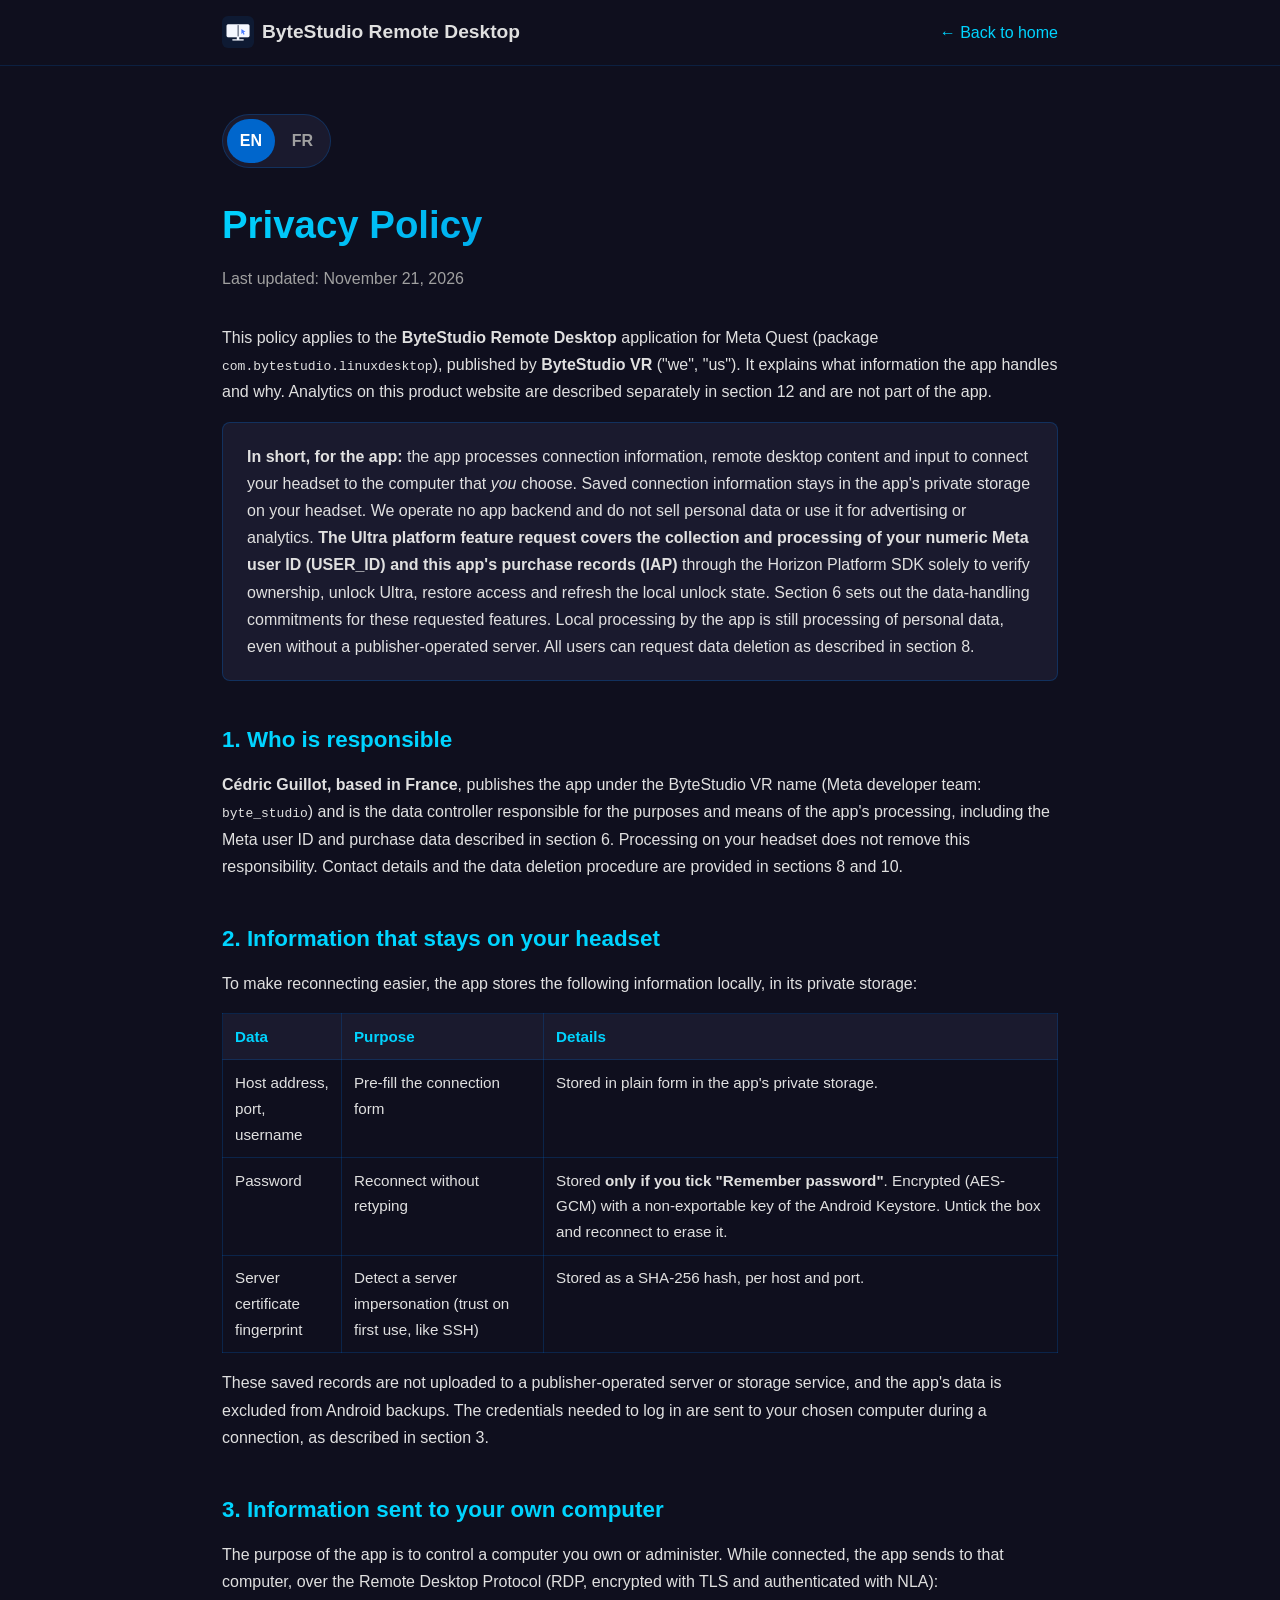
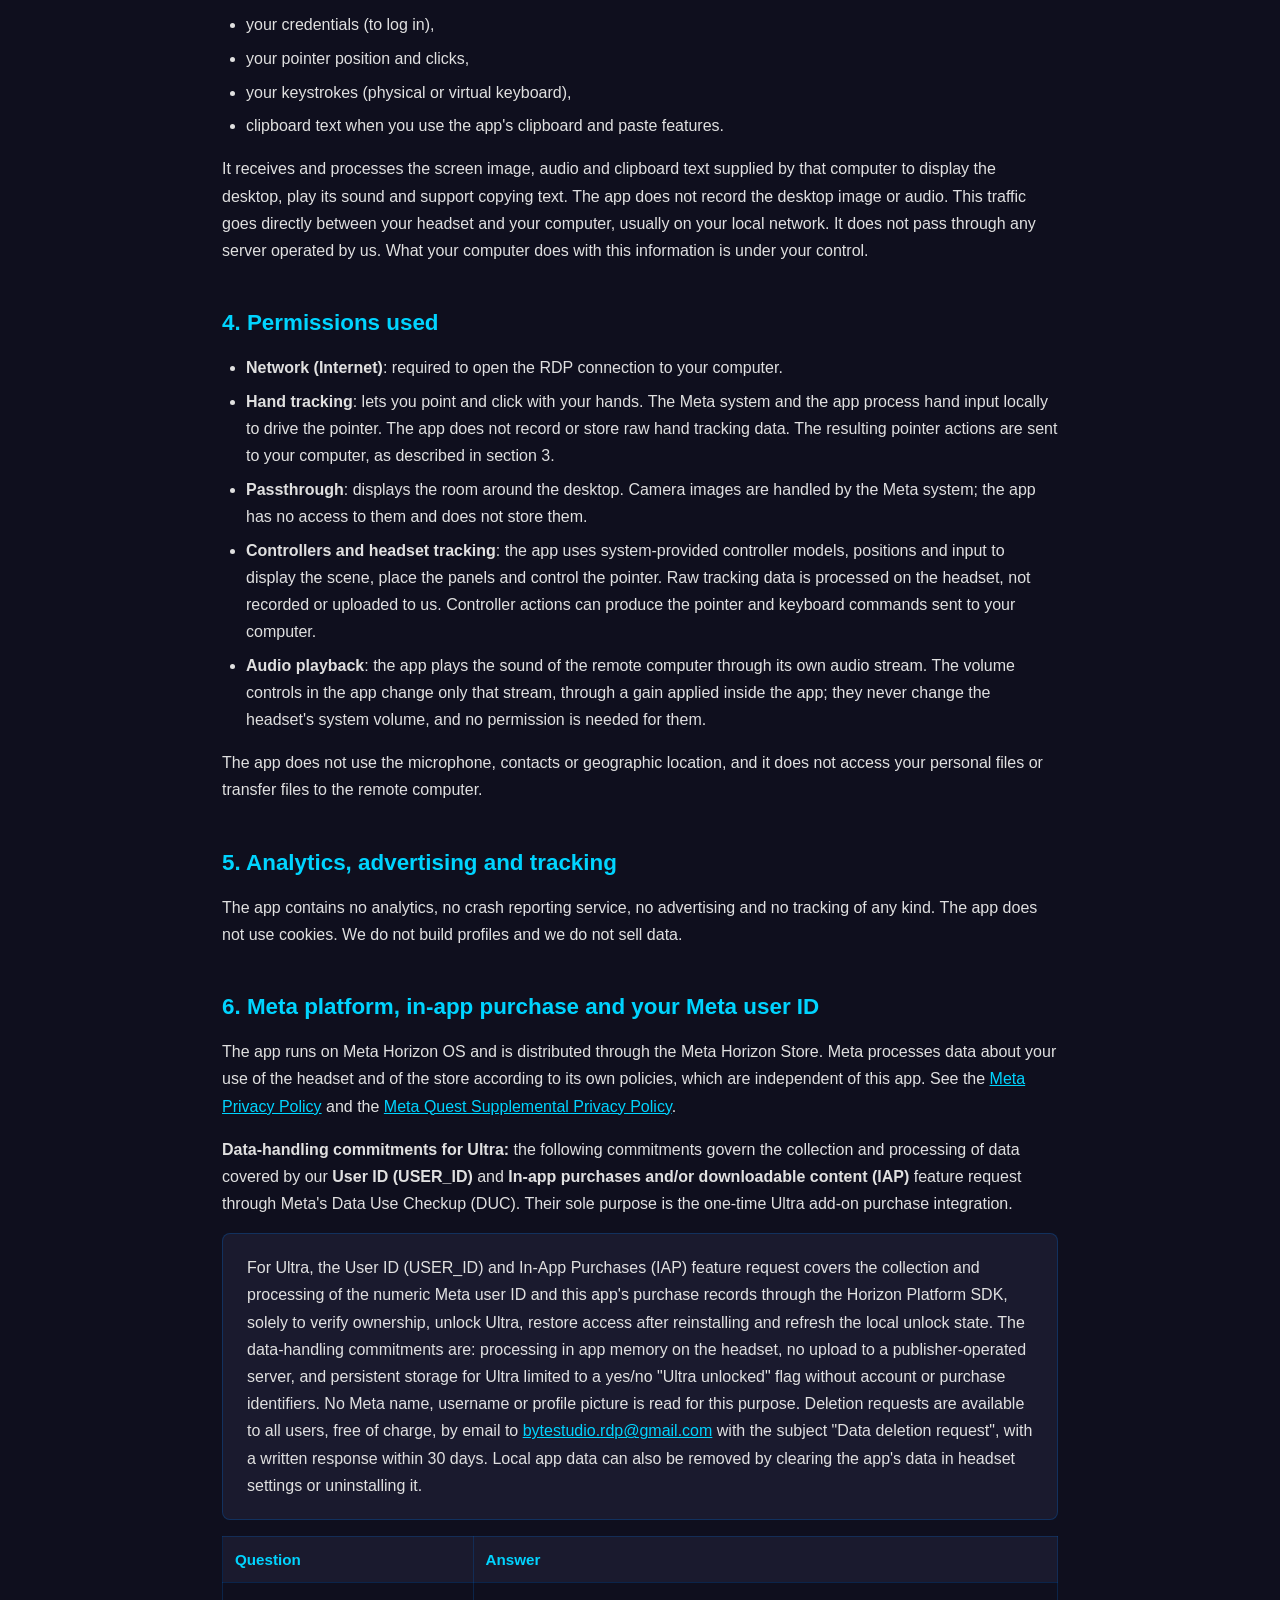
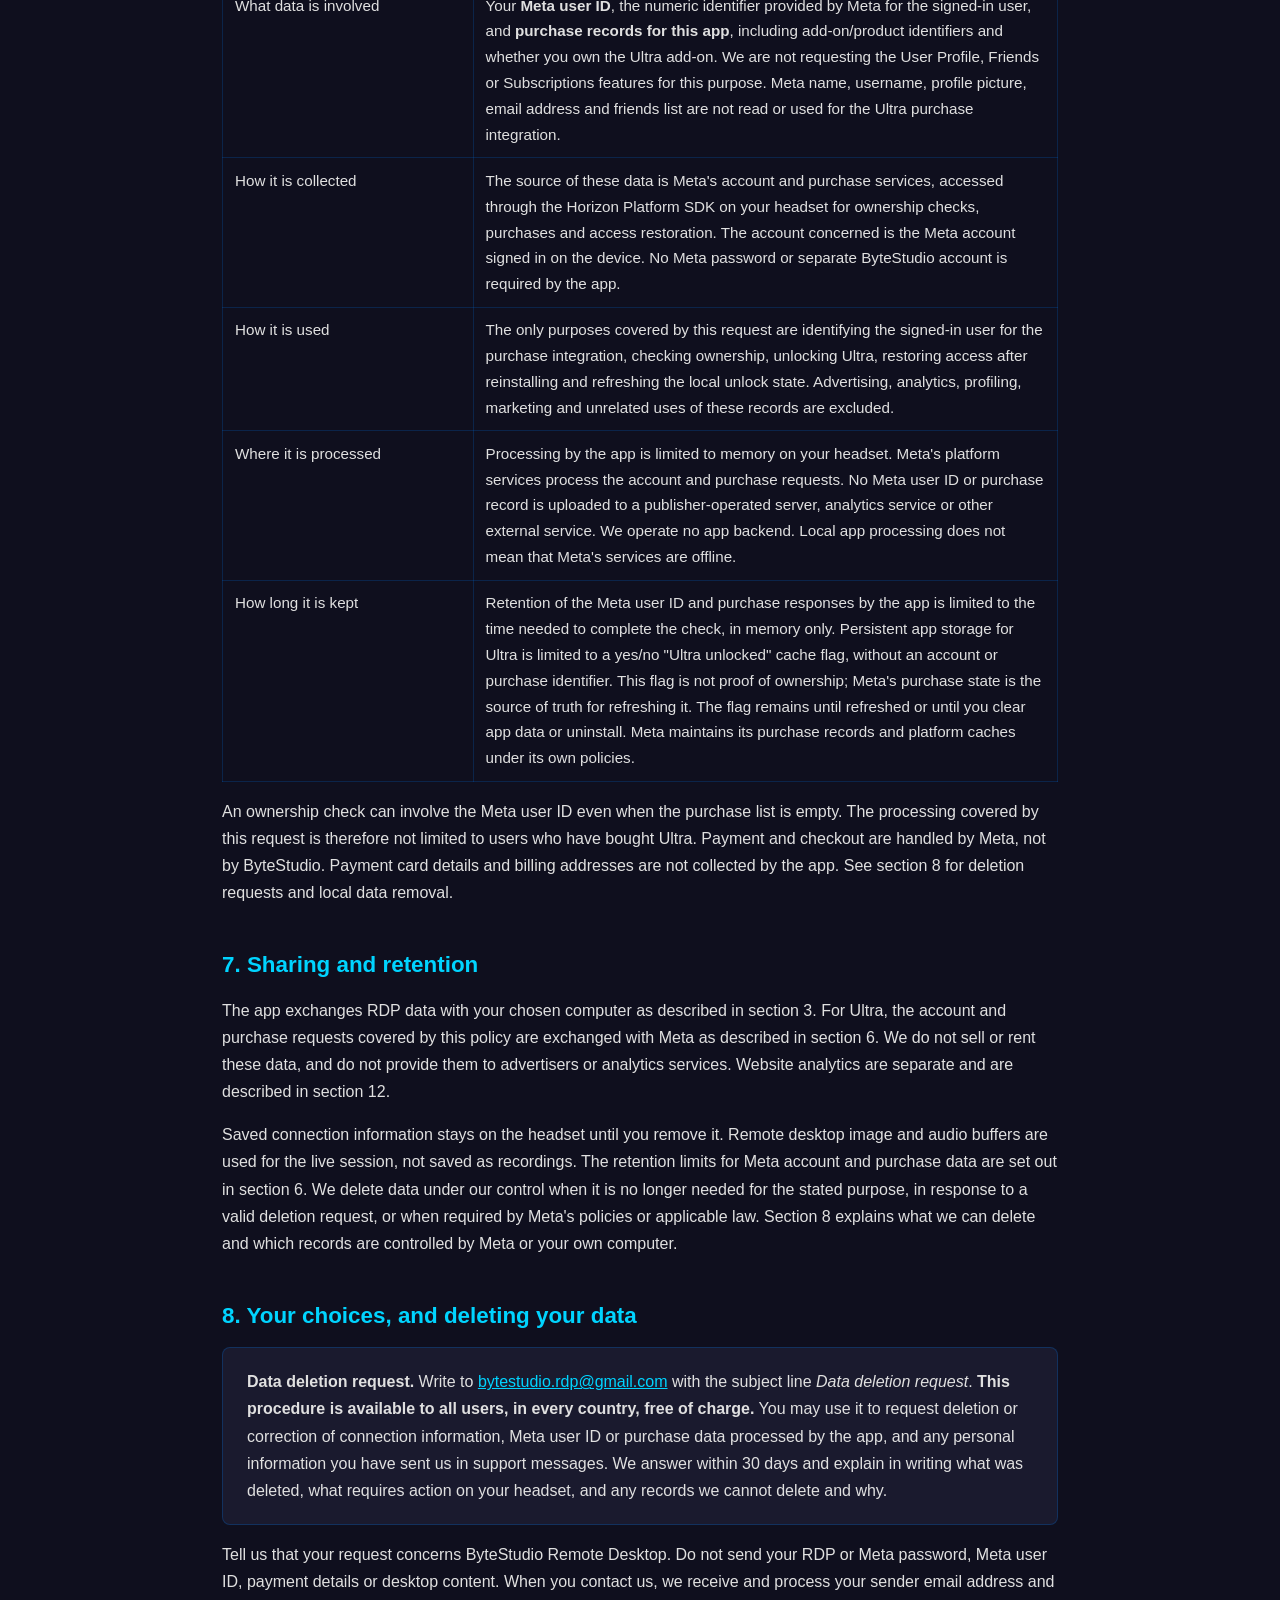
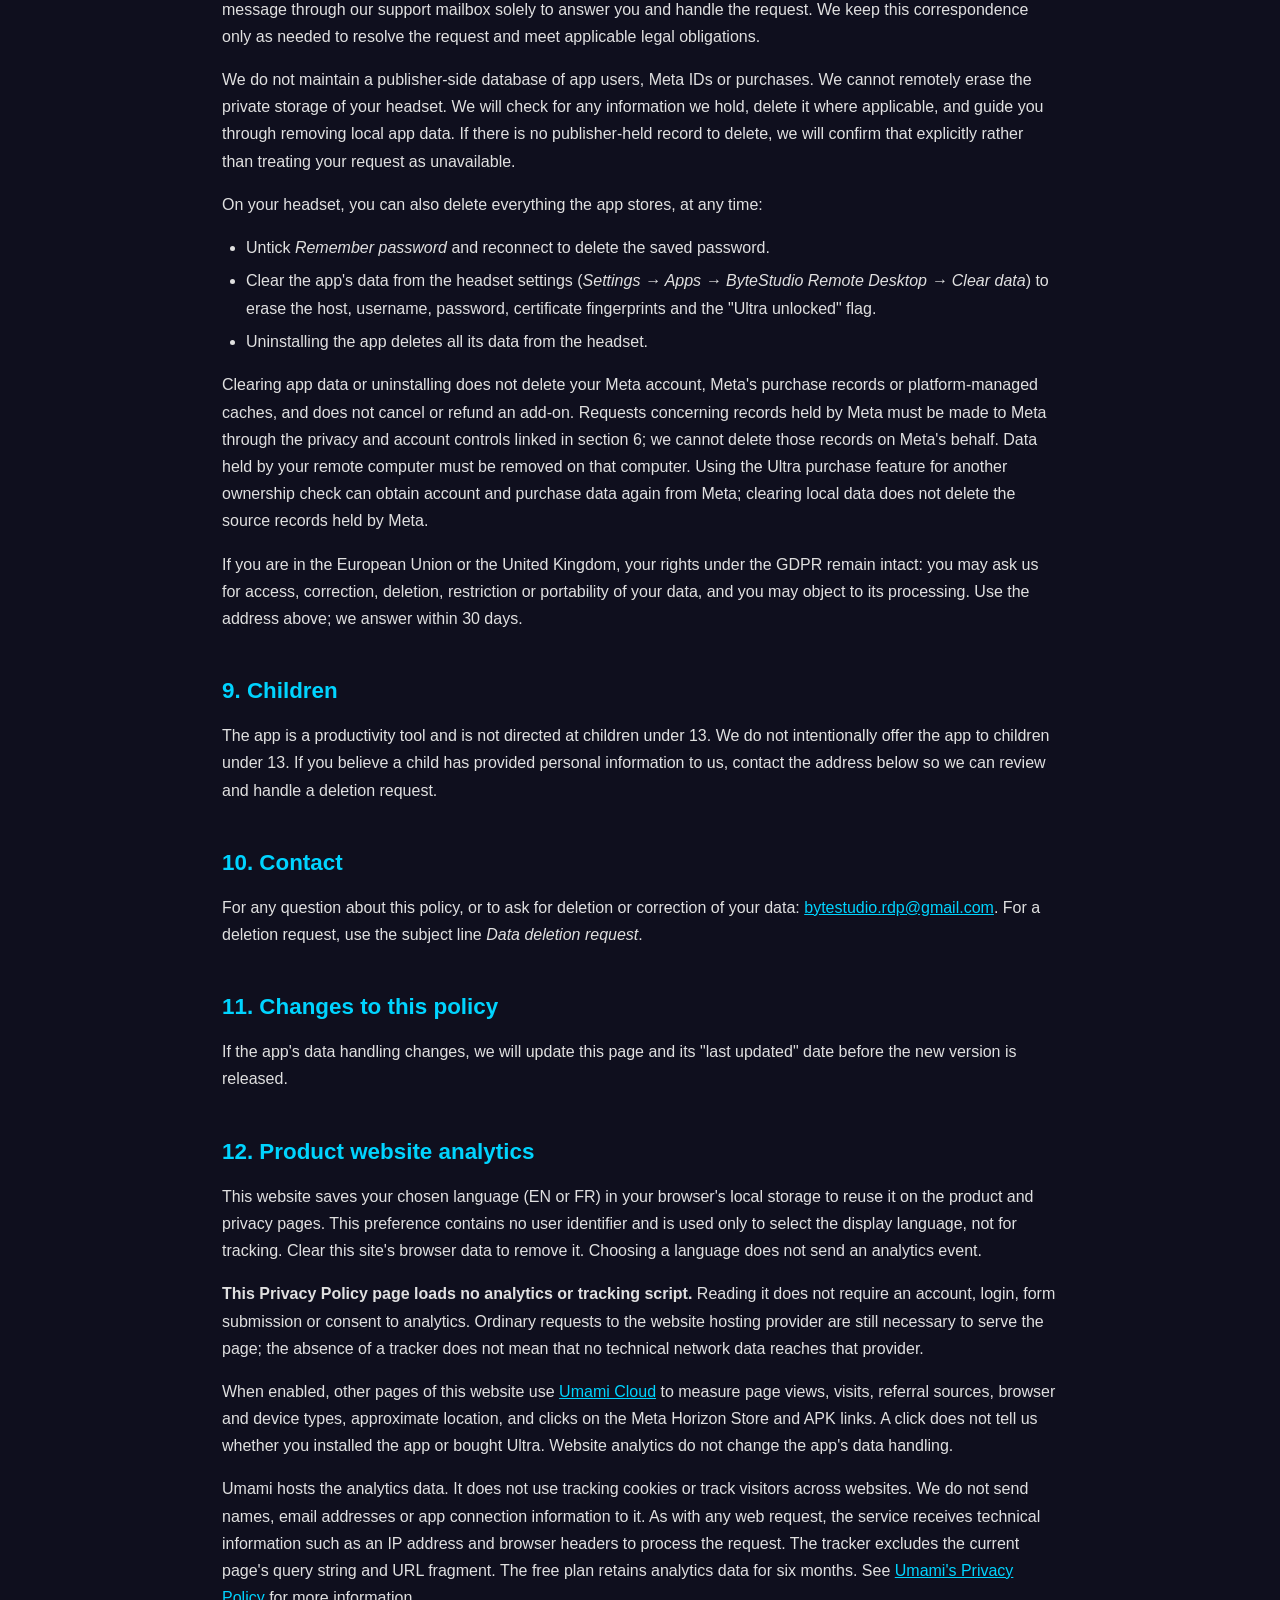
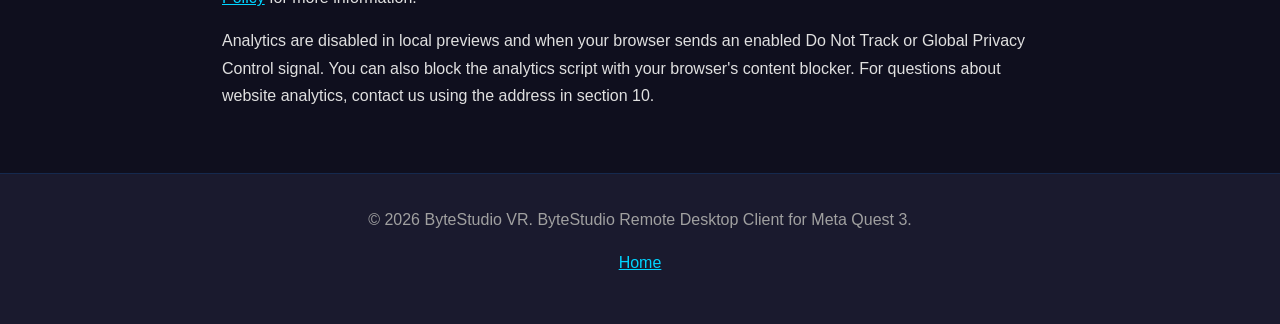
==== commit 05e194e4: "update text DUC" ====
--- a/privacy.html
+++ b/privacy.html
@@ -408,7 +408,7 @@
   <p>
     If you are in the European Union or the United Kingdom, your rights under the GDPR remain
     intact: you may ask us for access, correction, deletion, restriction or portability of your
-    data, and you may object to its processing. Use the address above; we answer within one month.
+    data, and you may object to its processing. Use the address above; we answer within 30 days.
   </p>
 
   <h2>9. Children</h2>
@@ -753,7 +753,7 @@
     Si tu résides dans l’Union européenne ou au Royaume-Uni, tes droits au titre du RGPD restent
     applicables : tu peux demander l’accès, la rectification, la suppression, la limitation du
     traitement ou la portabilité de tes données, et t’opposer à leur traitement. Utilise l’adresse
-    ci-dessus ; nous répondons dans un délai d’un mois.
+    ci-dessus ; nous répondons dans un délai de 30 jours.
   </p>
 
   <h2>9. Enfants</h2>
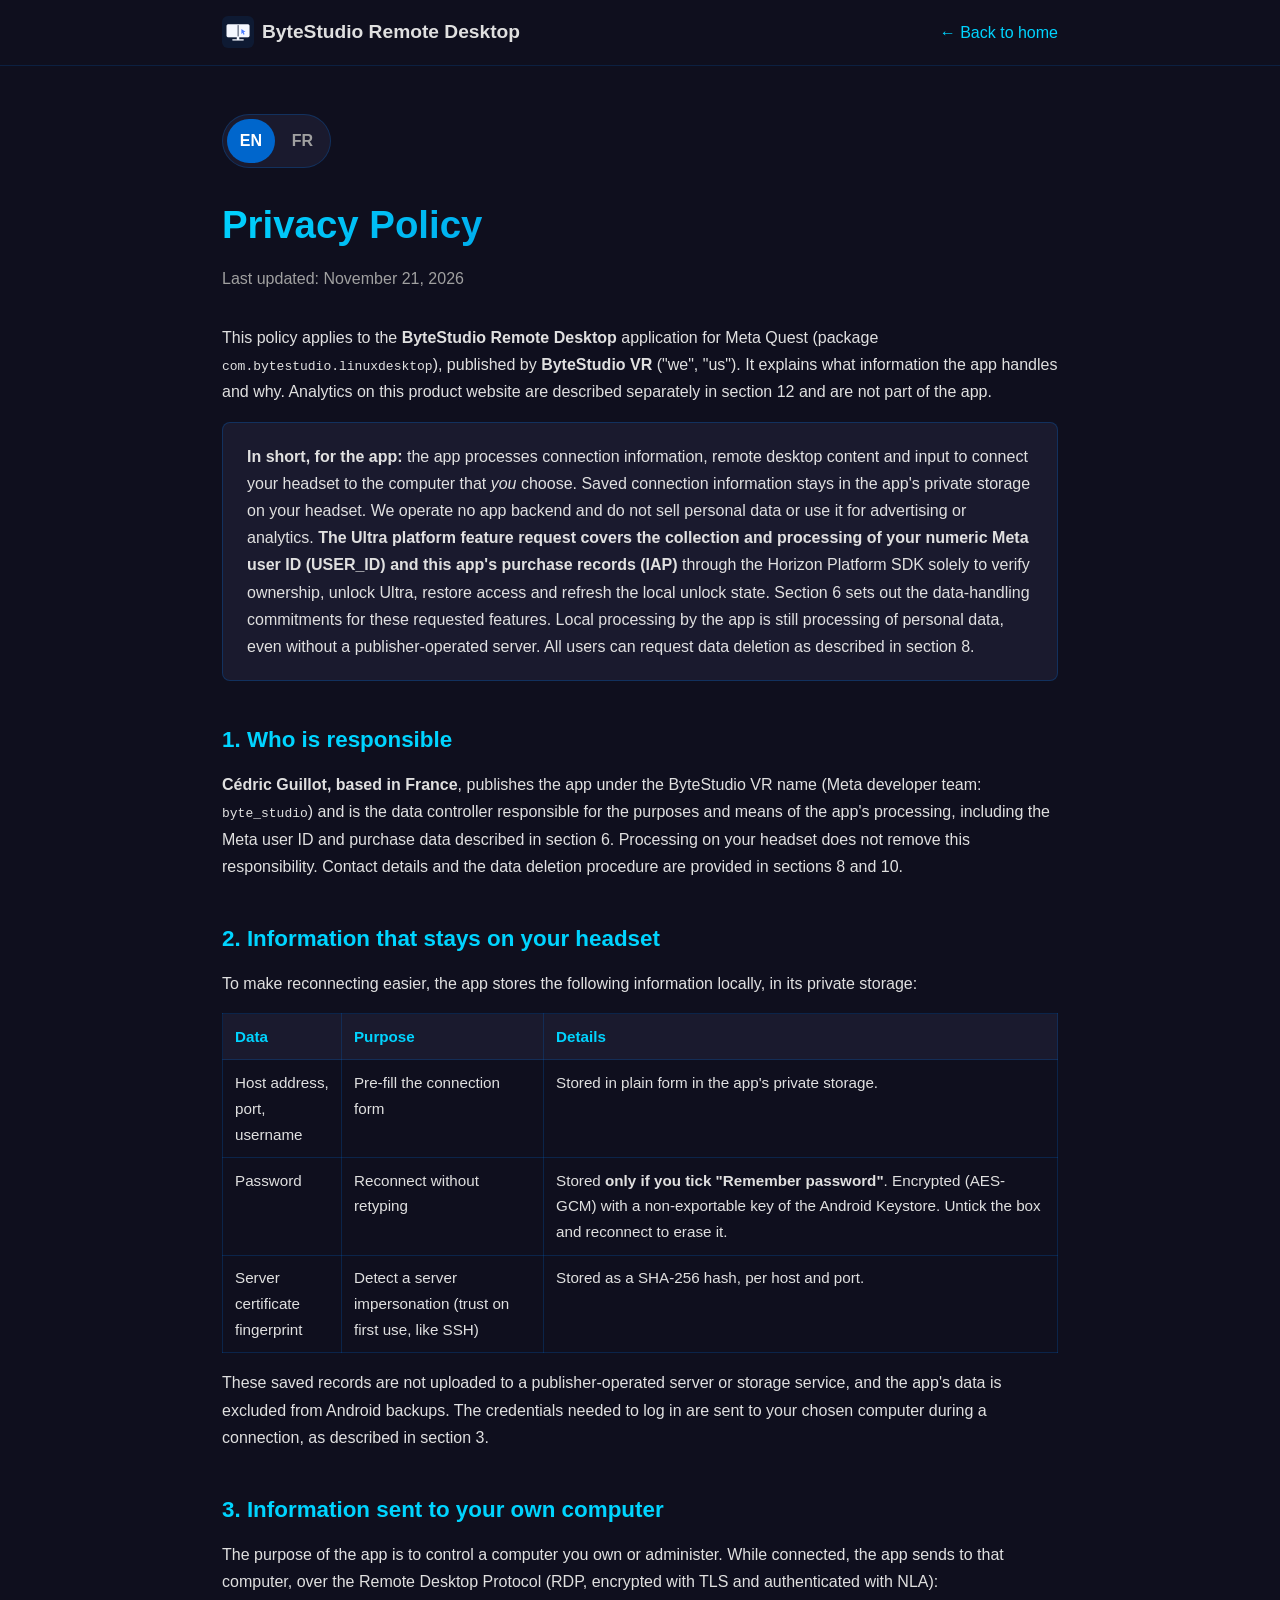
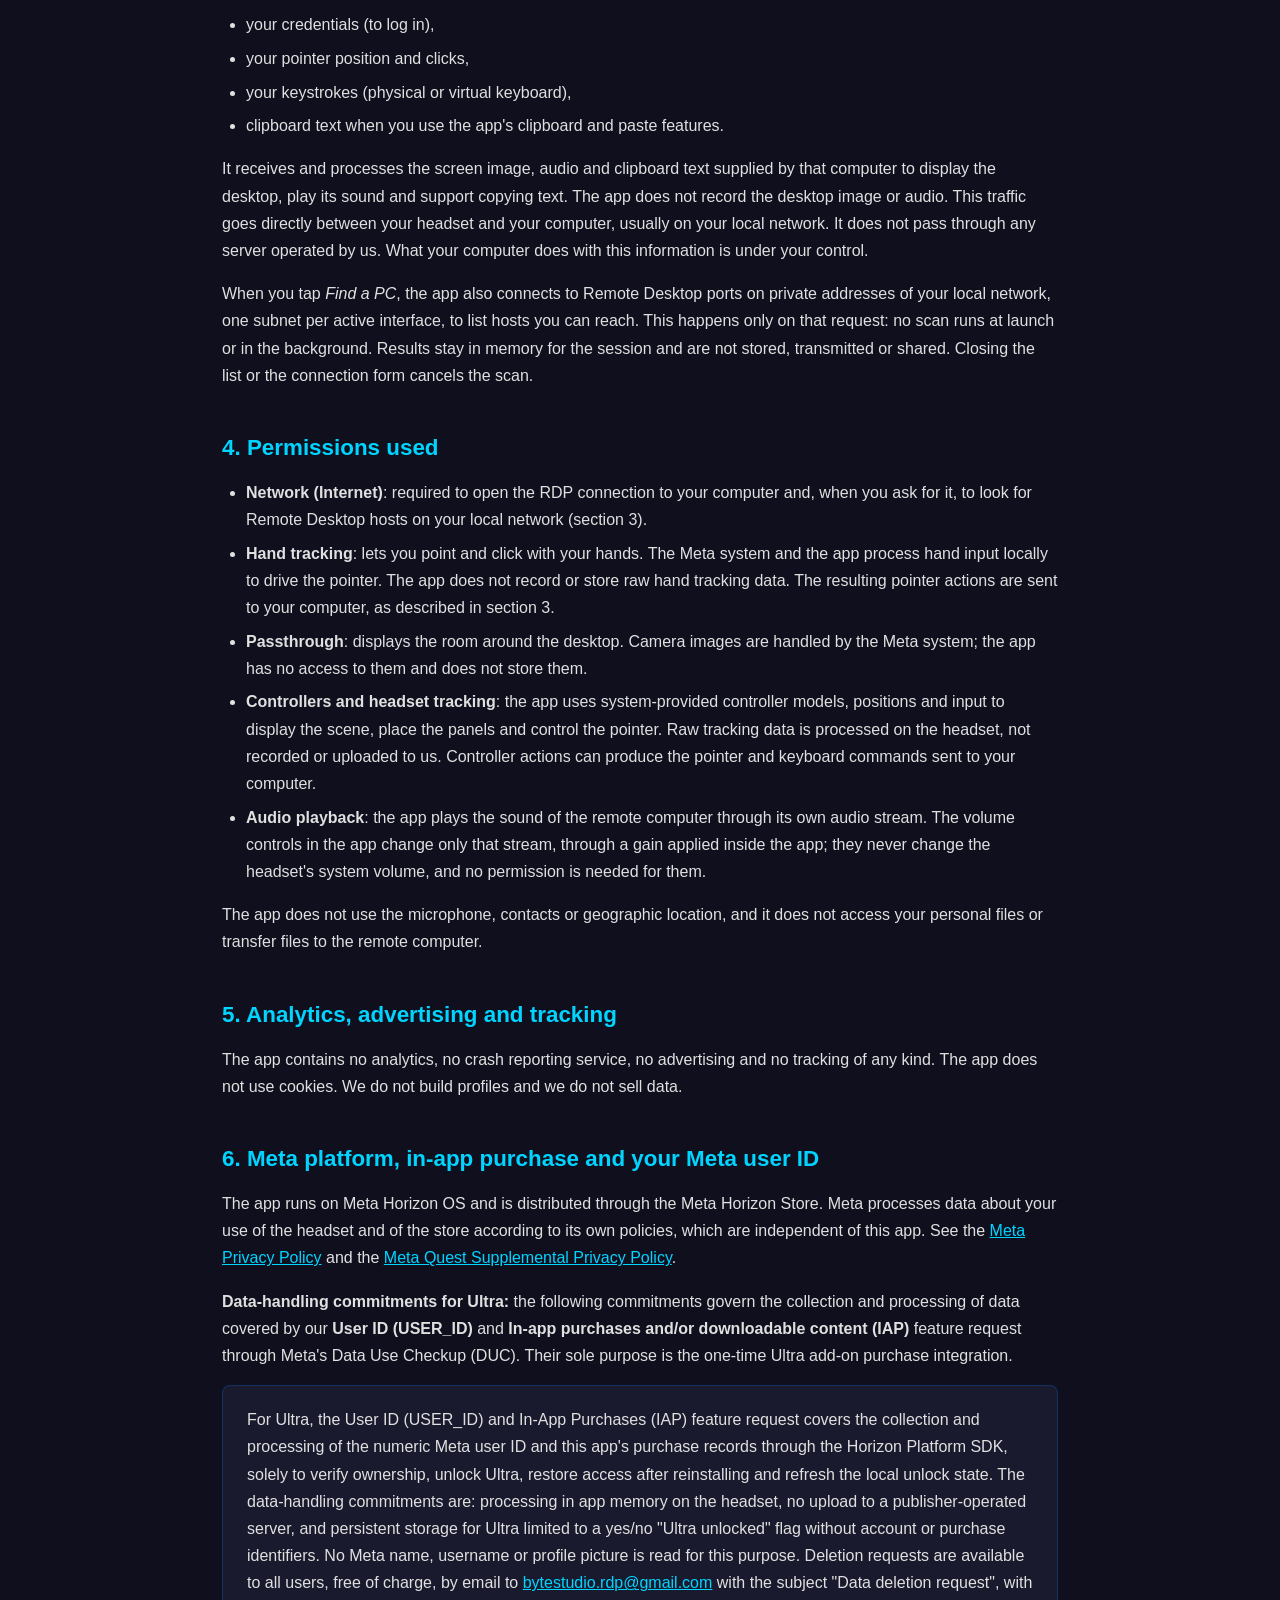
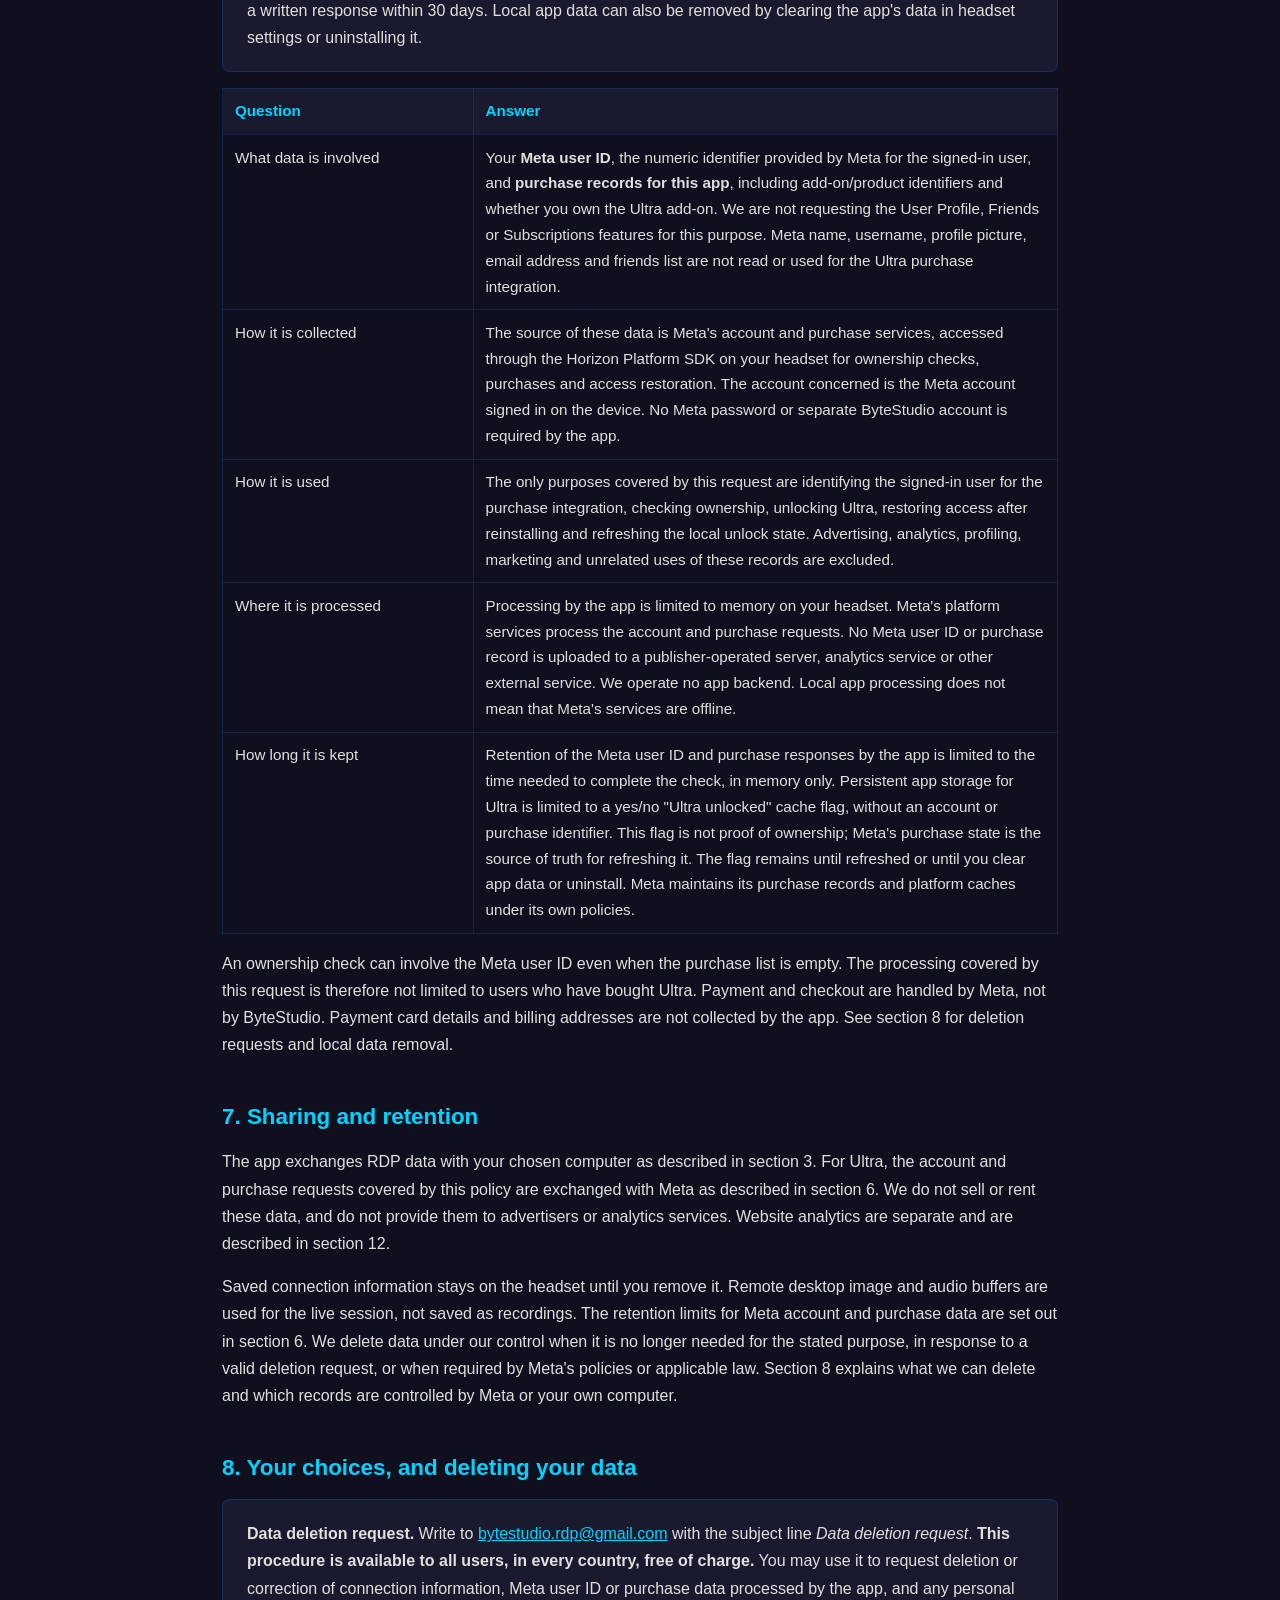
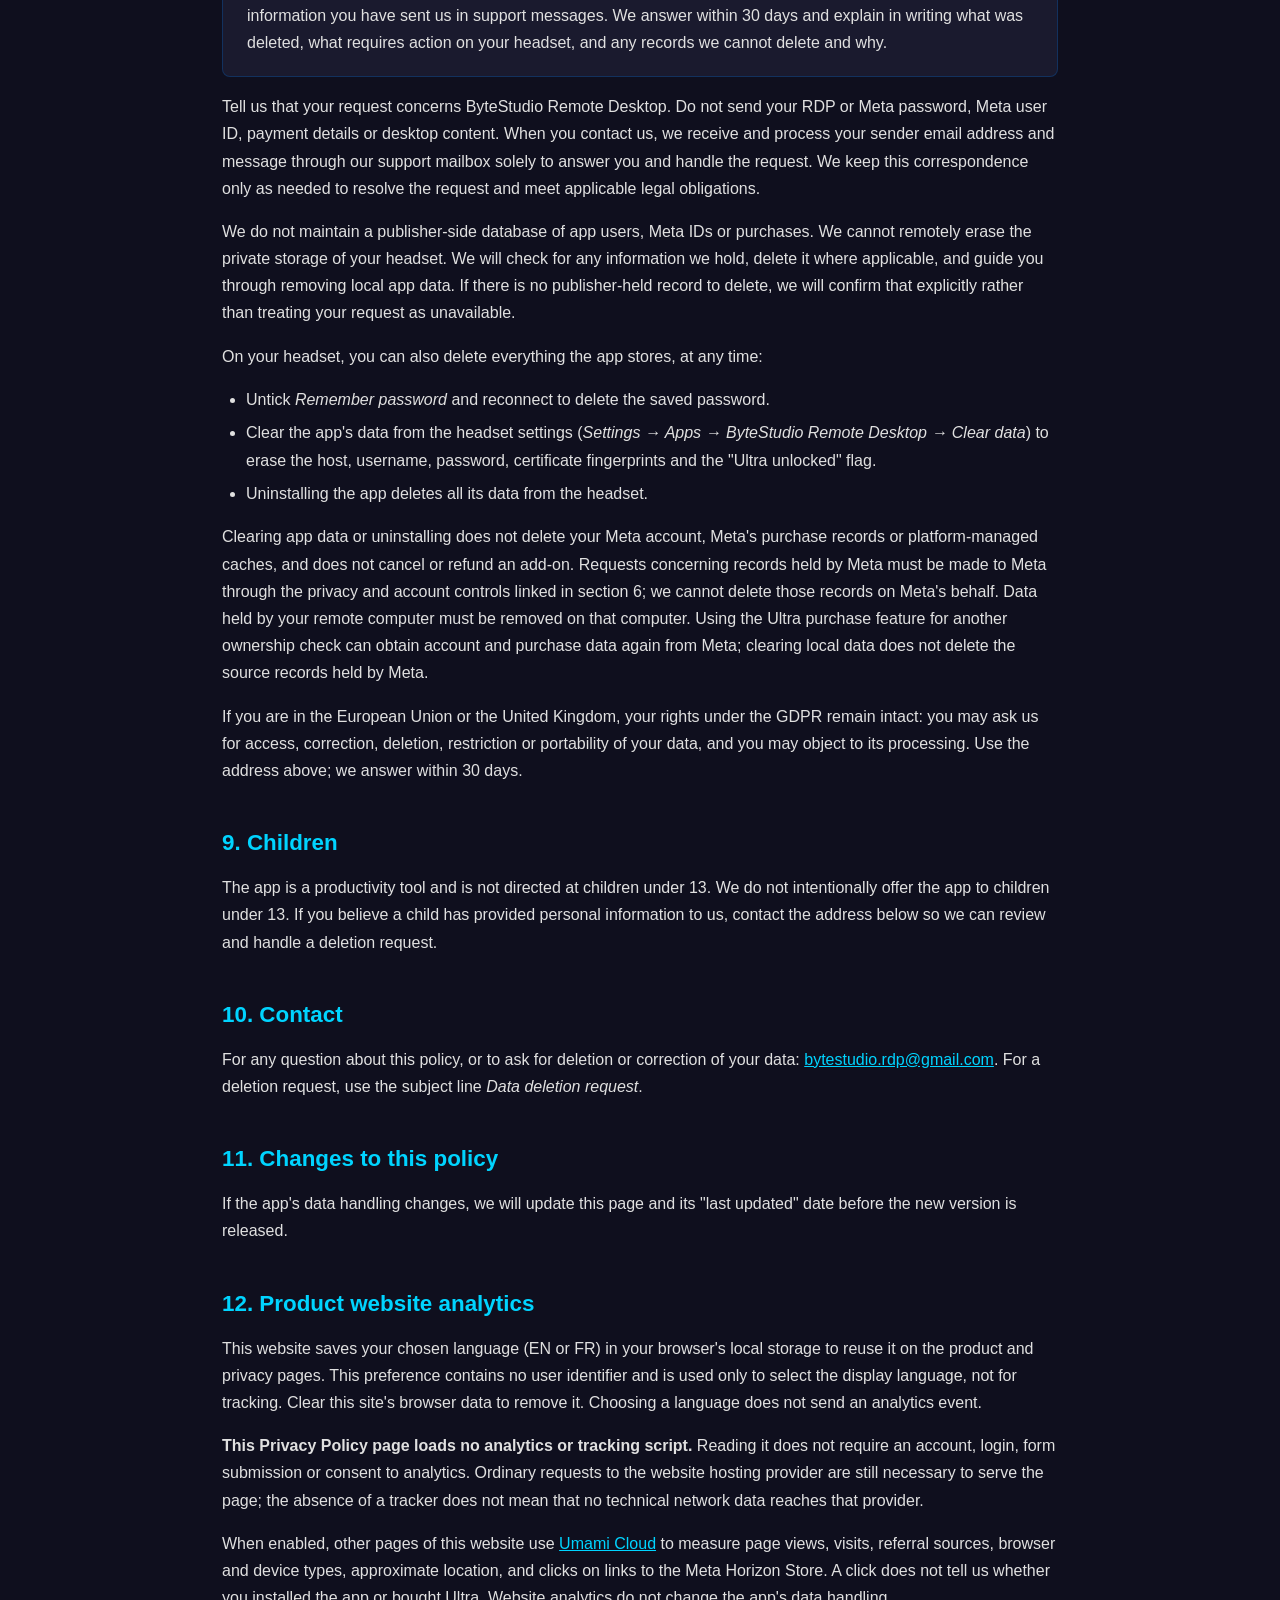
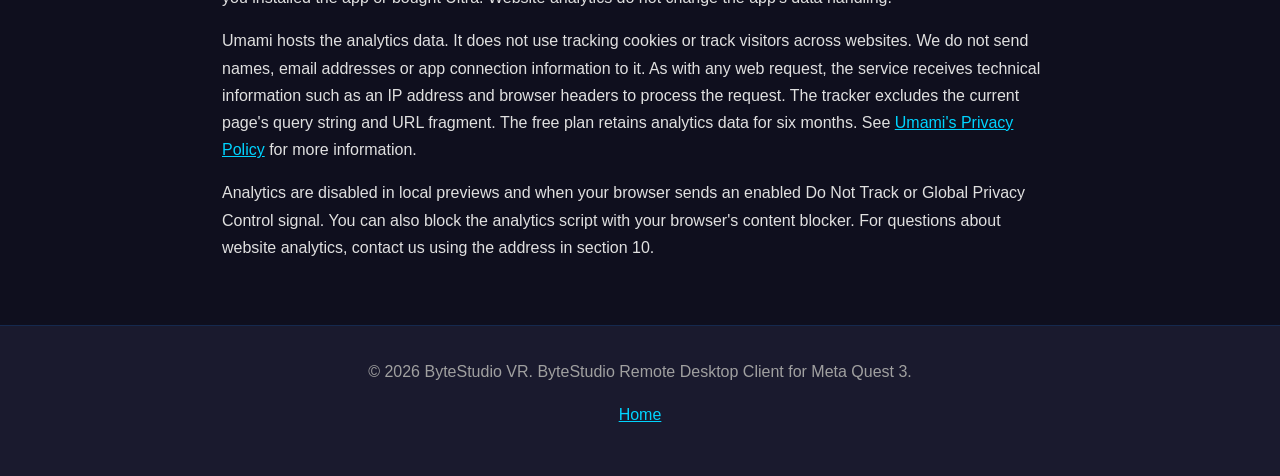
==== commit da1c4996: "add discovery feature" ====
--- a/privacy.html
+++ b/privacy.html
@@ -233,10 +233,17 @@
     usually on your local network. It does not pass through any server operated by us. What your
     computer does with this information is under your control.
   </p>
+  <p>
+    When you tap <em>Find a PC</em>, the app also connects to Remote Desktop ports on private
+    addresses of your local network, one subnet per active interface, to list hosts you can reach.
+    This happens only on that request: no scan runs at launch or in the background. Results stay in
+    memory for the session and are not stored, transmitted or shared. Closing the list or the
+    connection form cancels the scan.
+  </p>
 
   <h2>4. Permissions used</h2>
   <ul>
-    <li><strong>Network (Internet)</strong>: required to open the RDP connection to your computer.</li>
+    <li><strong>Network (Internet)</strong>: required to open the RDP connection to your computer and, when you ask for it, to look for Remote Desktop hosts on your local network (section 3).</li>
     <li><strong>Hand tracking</strong>: lets you point and click with your hands. The Meta system and
       the app process hand input locally to drive the pointer. The app does not record or store raw
       hand tracking data. The resulting pointer actions are sent to your computer, as described in section 3.</li>
@@ -447,7 +454,7 @@
   <p>
     When enabled, other pages of this website use <a href="https://umami.is/" rel="noopener">Umami Cloud</a> to
     measure page views, visits, referral sources, browser and device types, approximate location,
-    and clicks on the Meta Horizon Store and APK links. A click does not tell us whether you
+    and clicks on links to the Meta Horizon Store. A click does not tell us whether you
     installed the app or bought Ultra. Website analytics do not change the app's data handling.
   </p>
   <p>
@@ -554,10 +561,17 @@
     ordinateur, généralement sur ton réseau local, sans transiter par un serveur que nous exploitons.
     Le traitement de ces informations par ton ordinateur reste sous ton contrôle.
   </p>
+  <p>
+    Lorsque tu appuies sur <em>Find a PC</em>, l’application se connecte aussi aux ports Remote
+    Desktop des adresses privées de ton réseau local, sur un seul sous-réseau par interface active,
+    pour lister les hôtes joignables. Cela se produit uniquement à ta demande : aucun scan n’a lieu
+    au lancement ni en arrière-plan. Les résultats restent en mémoire le temps de la session et ne
+    sont ni conservés, ni transmis, ni partagés. Fermer la liste ou le formulaire annule le scan.
+  </p>
 
   <h2>4. Autorisations utilisées</h2>
   <ul>
-    <li><strong>Réseau (Internet)</strong> : nécessaire pour ouvrir la connexion RDP vers ton ordinateur.</li>
+    <li><strong>Réseau (Internet)</strong> : nécessaire pour ouvrir la connexion RDP vers ton ordinateur et, lorsque tu le demandes, pour chercher les hôtes Remote Desktop de ton réseau local (section 3).</li>
     <li><strong>Suivi des mains</strong> : permet de pointer et cliquer avec tes mains. Le système Meta
       et l’application traitent localement les commandes des mains pour piloter le pointeur.
       L’application n’enregistre ni ne stocke les données brutes de suivi des mains. Les actions de
@@ -797,7 +811,7 @@
     Lorsqu’elle est activée, la mesure d’audience des autres pages du site utilise
     <a href="https://umami.is/" rel="noopener">Umami Cloud</a> pour mesurer les pages vues, les visites,
     les sources de provenance, les types de navigateur et d’appareil, la localisation approximative
-    et les clics sur les liens du Meta Horizon Store et des APK. Un clic ne nous indique pas si tu
+    et les clics sur les liens menant à la fiche Meta Horizon Store. Un clic ne nous indique pas si tu
     as installé l’application ou acheté Ultra. La mesure d’audience du site ne change pas le
     traitement des données par l’application.
   </p>
